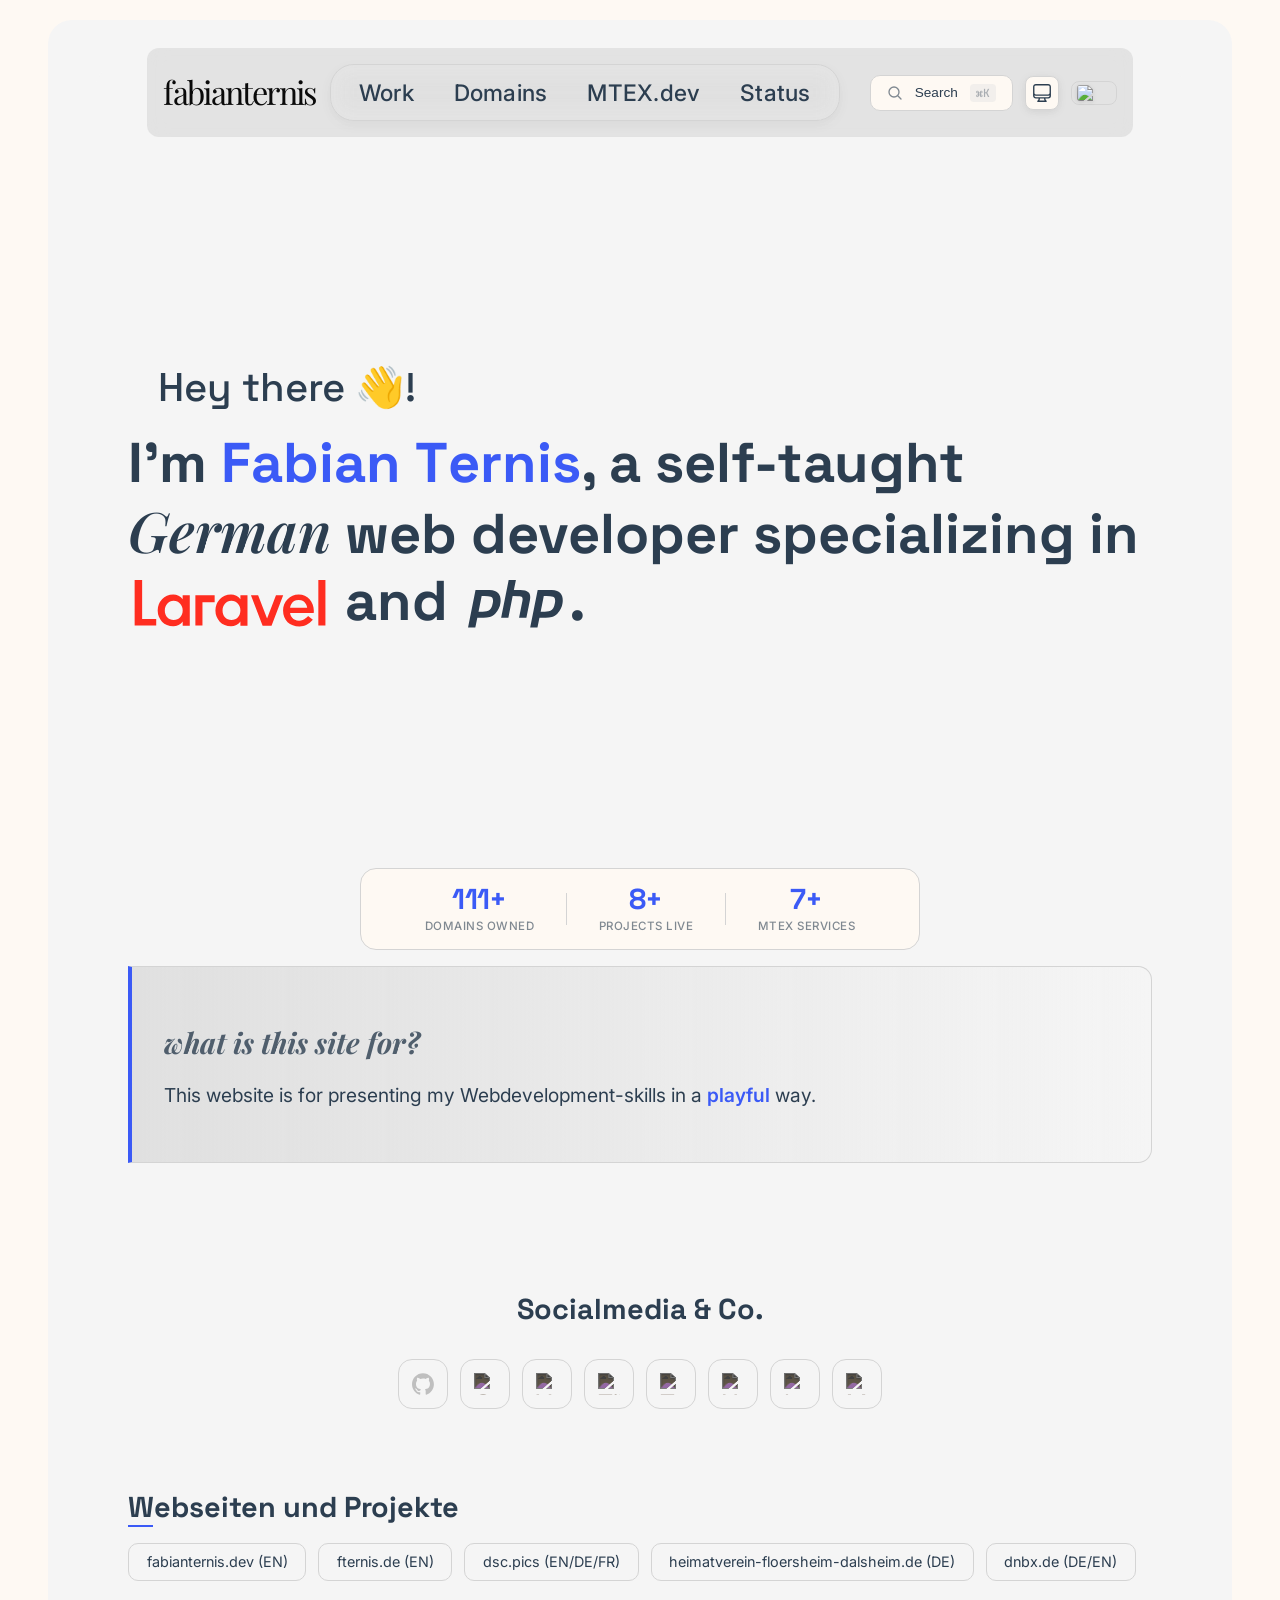
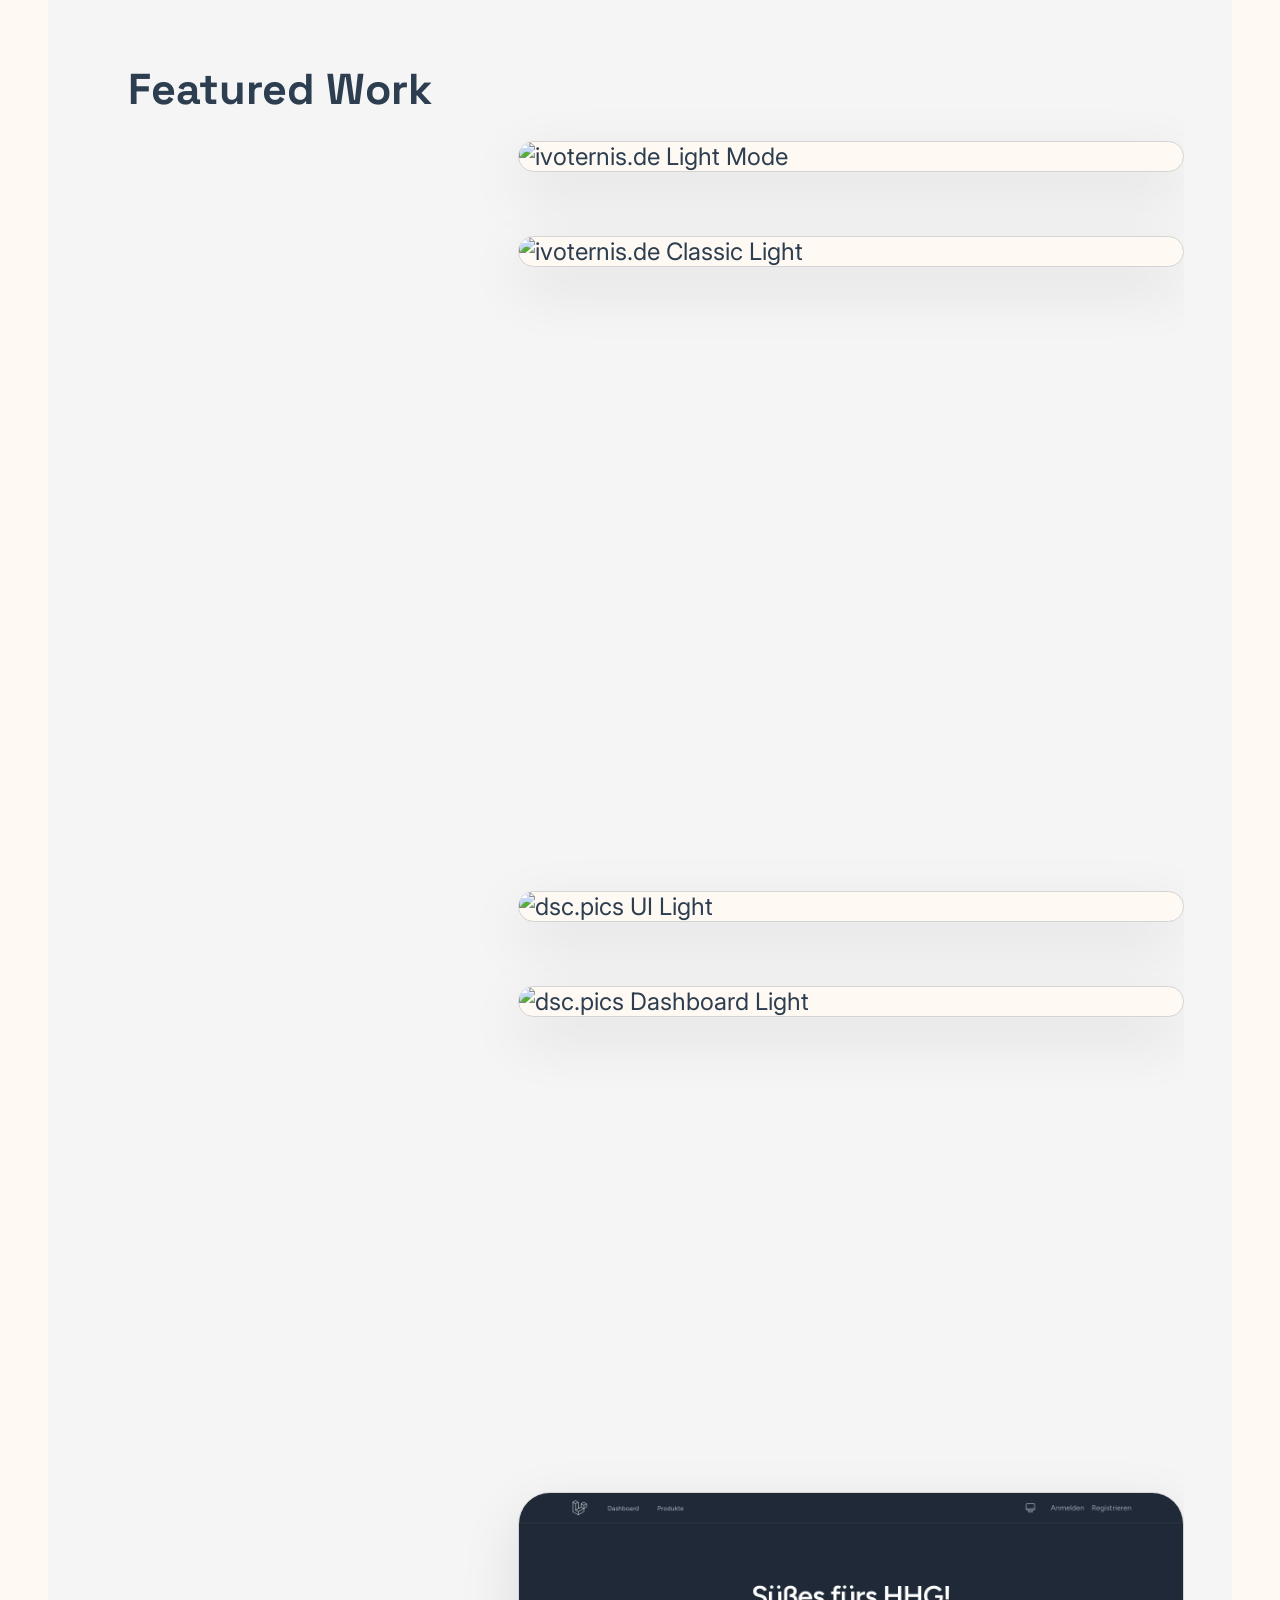
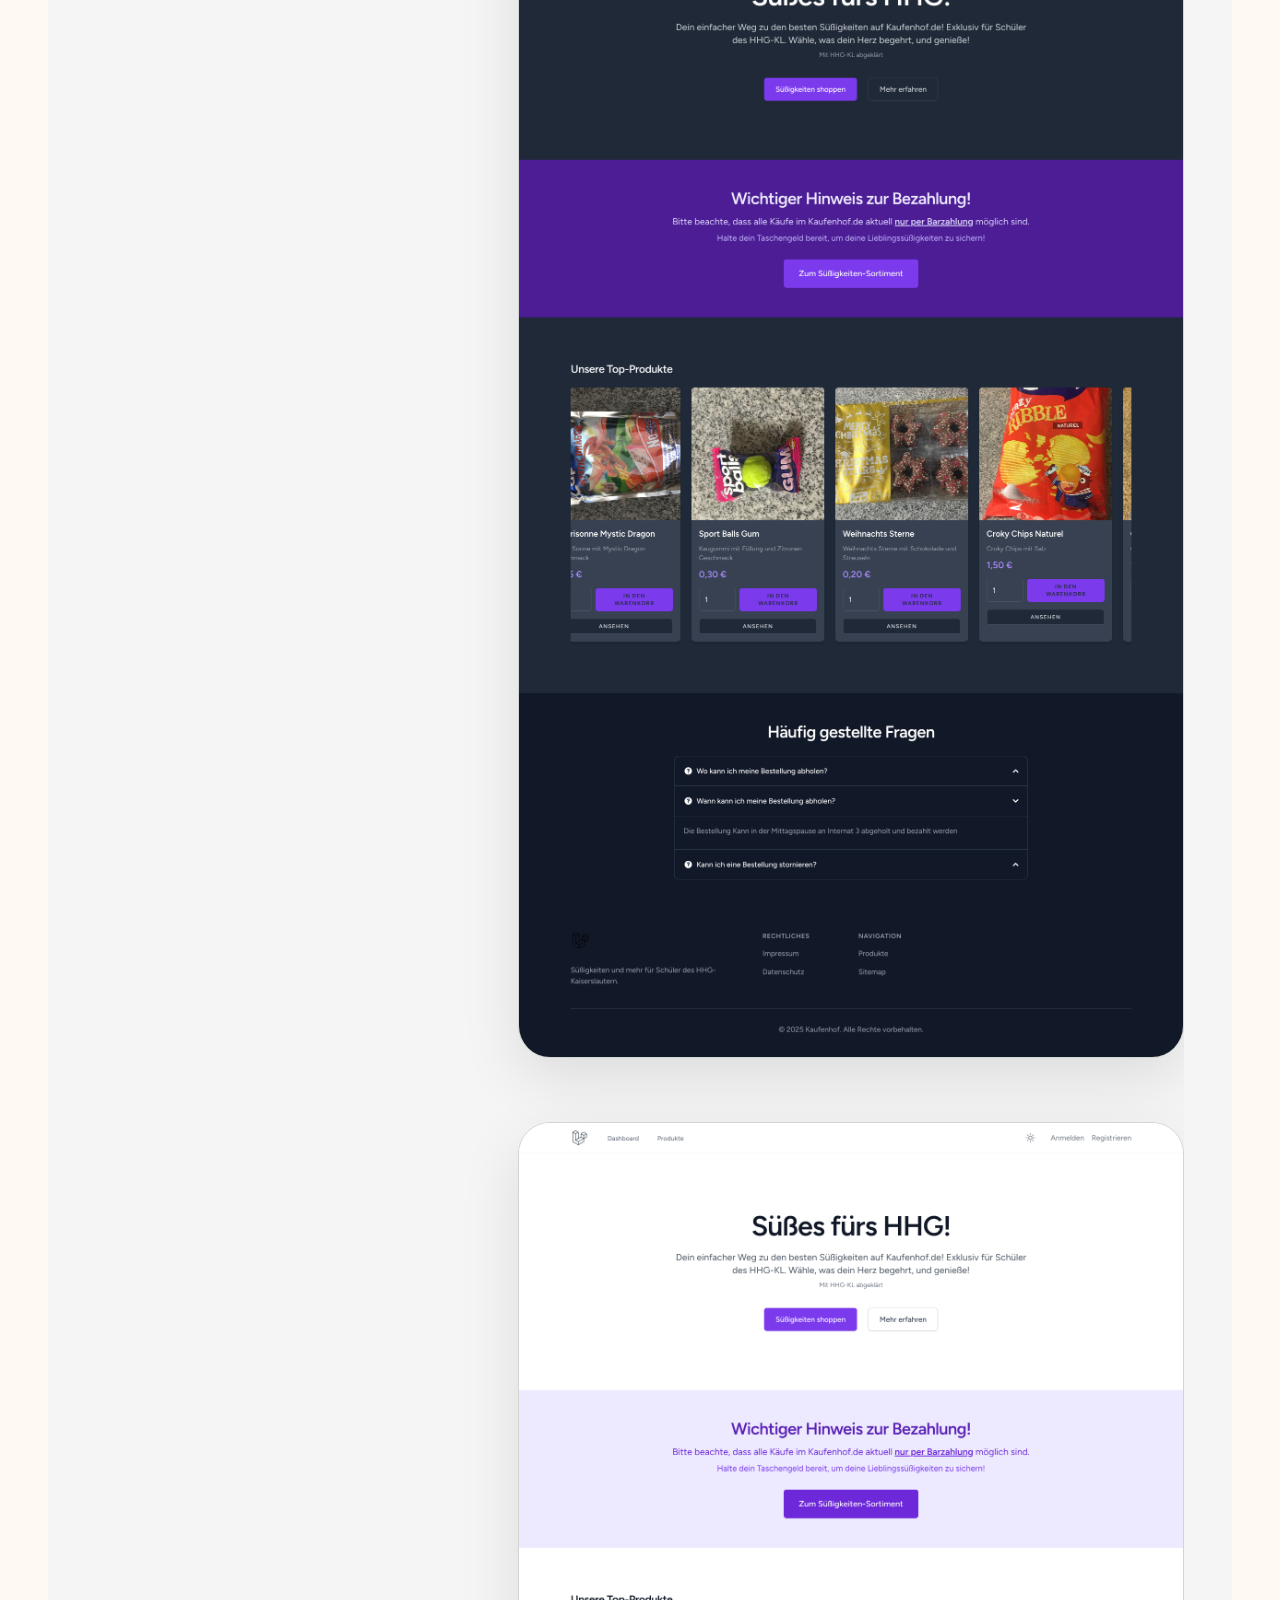
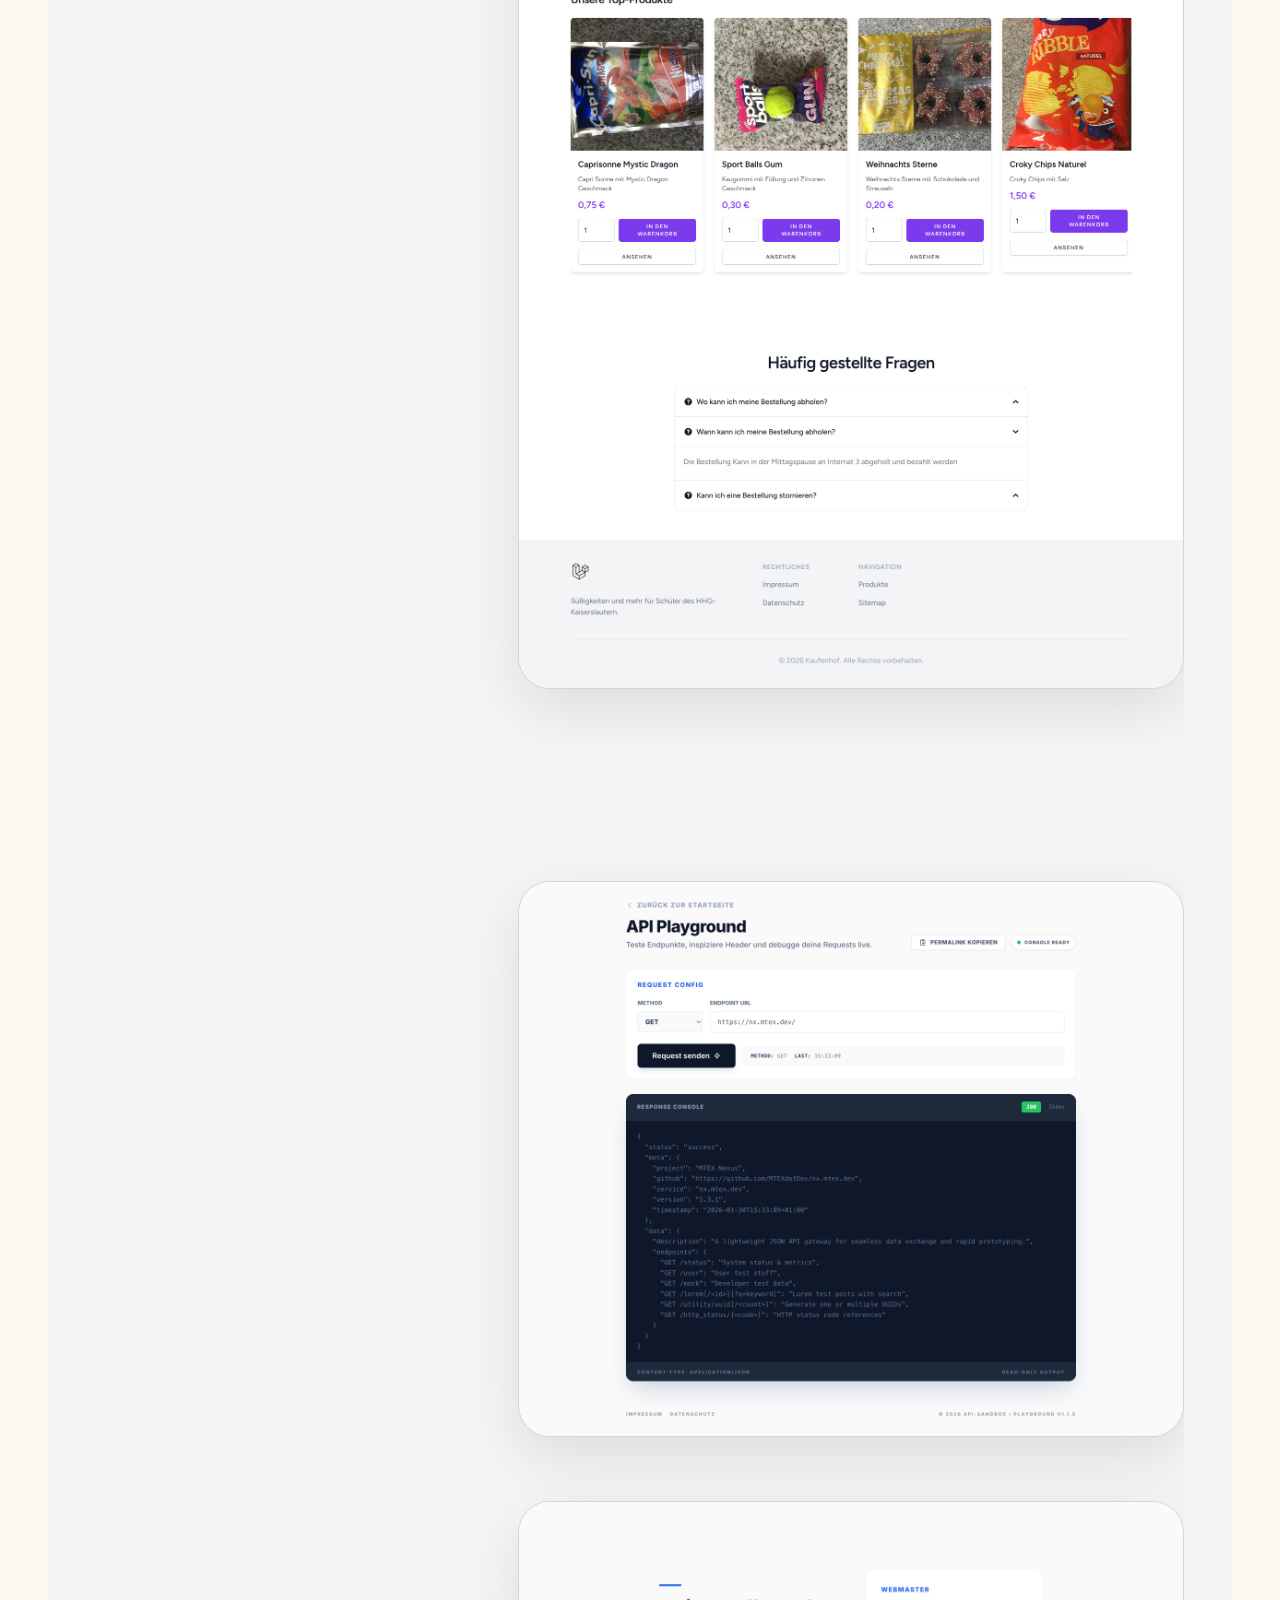
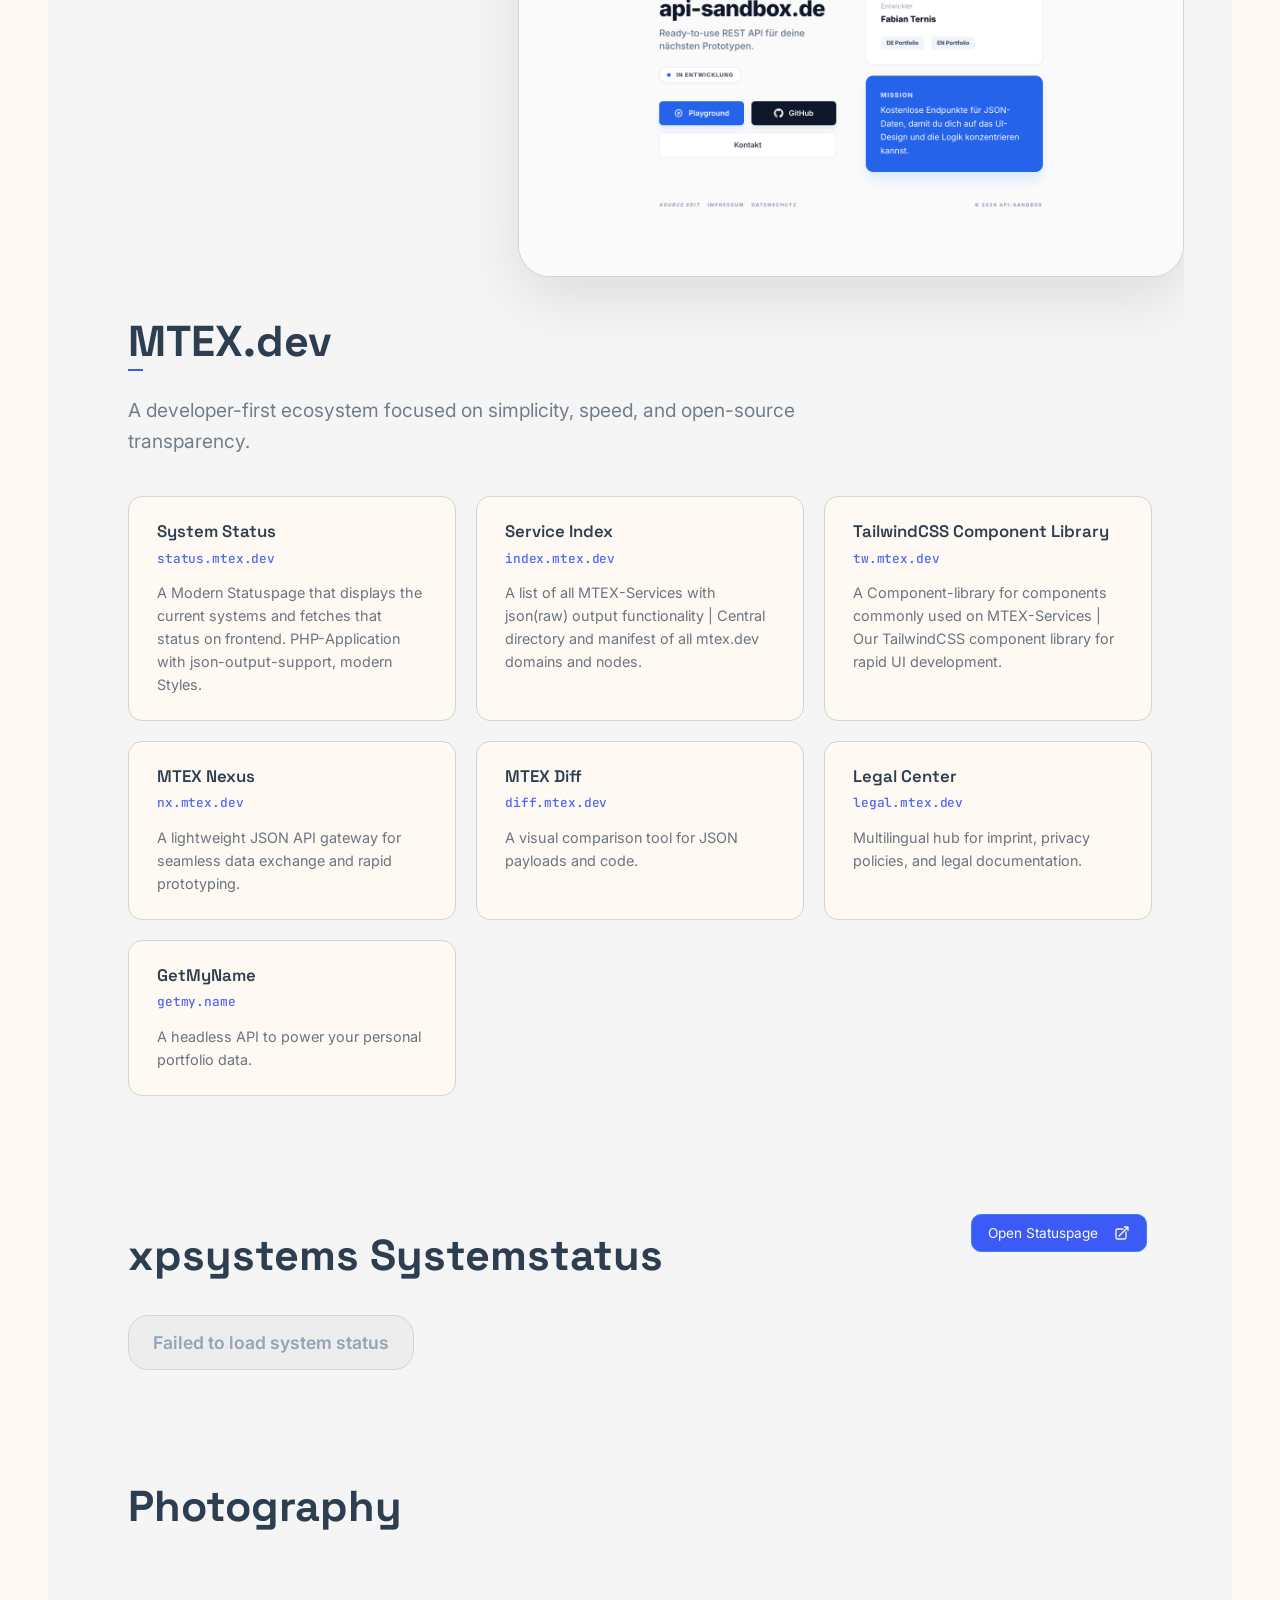
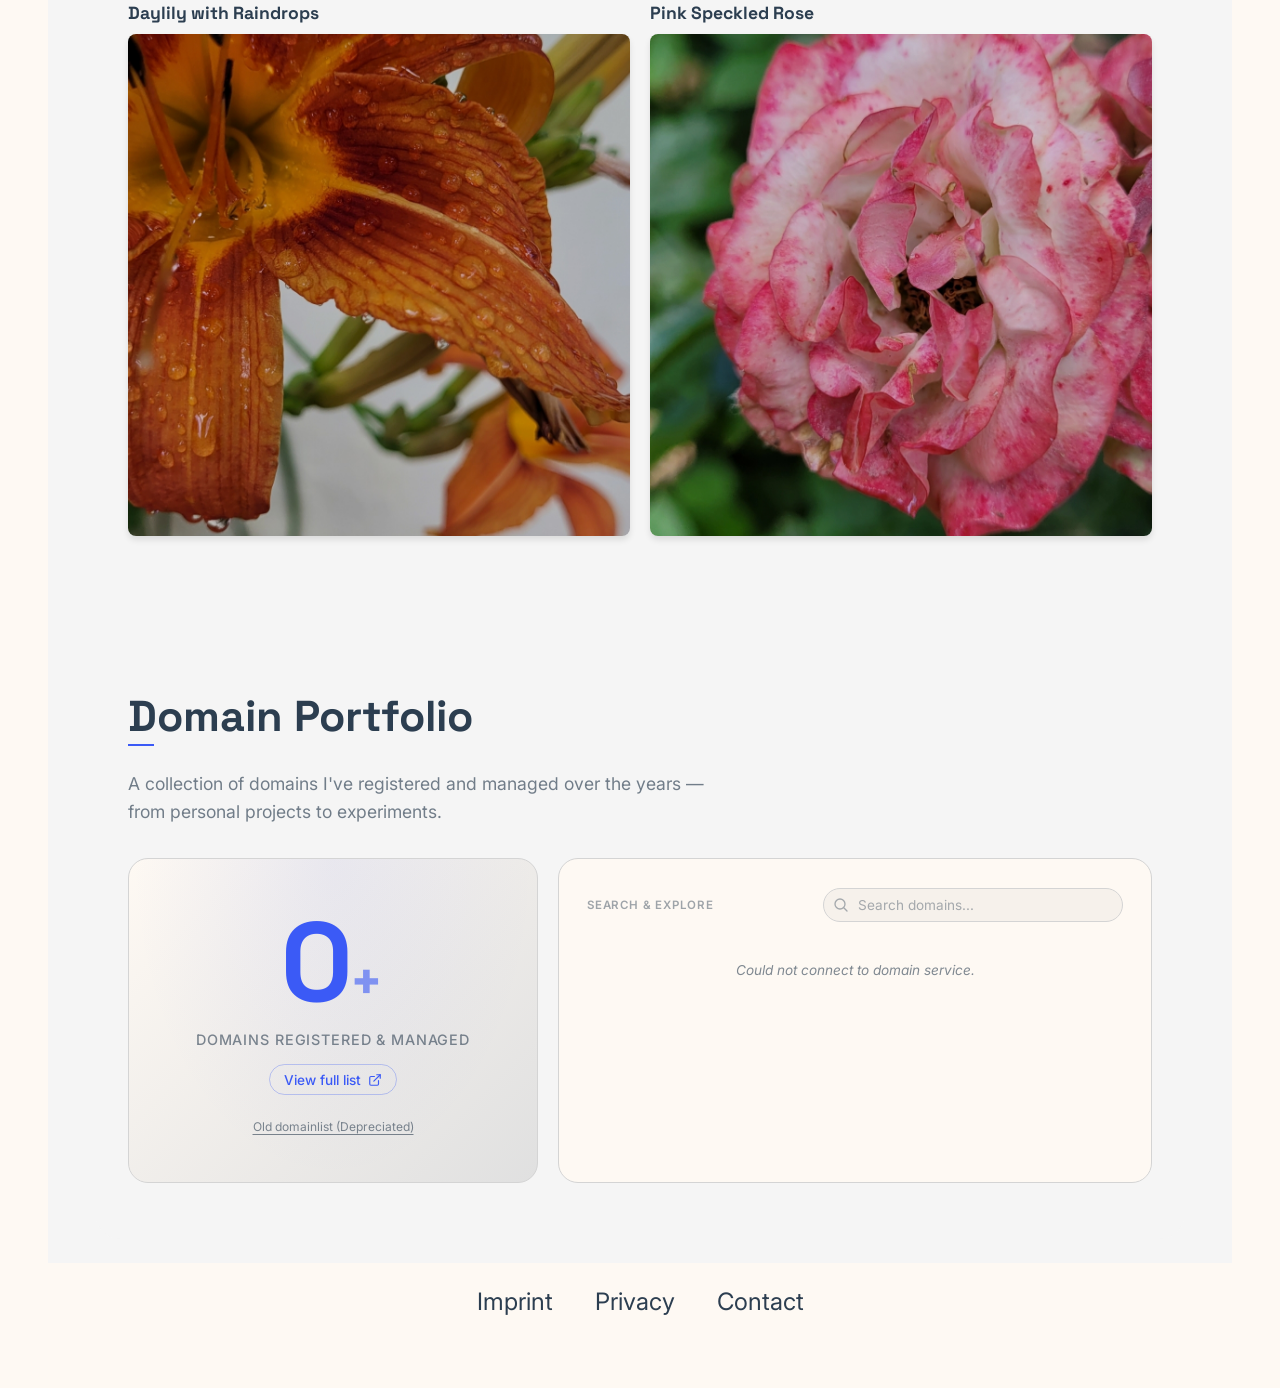
==== new_index.html @ 0c894f6f "Remove status modal/history, update search, fix sticky project info - Removed status modals, status " ====
<!DOCTYPE html>
<html lang="de">
  <head>
    <meta charset="UTF-8" />
    <meta name="viewport" content="width=device-width, initial-scale=1.0" />
    <title>Fabian Ternis</title>
    <link rel="stylesheet" href="assets/css/new_styles.css" />
    <link href="https://fonts.googleapis.com/css2?family=Open+Sans:wght@400;600&family=Montserrat:wght@500;700&display=swap" rel="stylesheet"/>

    <script>
      const theme = localStorage.getItem("theme-preference") || (window.matchMedia("(prefers-color-scheme: dark)").matches ? "dark" : "light"); document.documentElement.setAttribute("data-theme", theme);
    </script>
  </head>
  <body class="scrolled">
    <div class="top-bg"></div>
    <nav>
      <!--a class="logo prevent-select" href="/#">fabianternis</a-->
      <a class="logo prevent-select" href="#">fabianternis</a>
      <ul class="nav-links-container">
        <li class="nav-link"><a href="#my-work">Work</a></li>
        <li class="nav-link"><a href="#domains">Domains</a></li>
        <li class="nav-link"><a href="#mtexdotdev">MTEX.dev</a></li>
        <li class="nav-link"><a href="#status">Status</a></li>
      </ul>
      <ul class="nav-links prevent-select">
        <button class="nav-search-btn search-trigger">
            <svg class="nav-search-icon" xmlns="http://www.w3.org/2000/svg" fill="none" viewBox="0 0 24 24" stroke-width="2" stroke="currentColor">
                <path stroke-linecap="round" stroke-linejoin="round" d="m21 21-5.197-5.197m0 0A7.5 7.5 0 1 0 5.196 5.196a7.5 7.5 0 0 0 10.607 10.607Z" />
            </svg>
            <span>Search</span>
            <span class="nav-search-kbd">⌘K</span>
        </button>
        <div id="themeToggle">
            <svg xmlns="http://www.w3.org/2000/svg" fill="none" viewBox="0 0 24 24" stroke-width="1.5" stroke="currentColor" class="dark-icon">
                <path stroke-linecap="round" stroke-linejoin="round" d="M21.752 15.002A9.72 9.72 0 0 1 18 15.75c-5.385 0-9.75-4.365-9.75-9.75 0-1.33.266-2.597.748-3.752A9.753 9.753 0 0 0 3 11.25C3 16.635 7.365 21 12.75 21a9.753 9.753 0 0 0 9.002-5.998Z" />
            </svg>
            <!--svg xmlns="http://www.w3.org/2000/svg" fill="none" viewBox="0 0 24 24" stroke-width="1.5" stroke="currentColor" class="light-icon">
                <path stroke-linecap="round" stroke-linejoin="round" d="M12 3v2.25m6.364.386-1.591 1.591M21 12h-2.25m-.386 6.364-1.591-1.591M12 18.75V21m-4.773-4.227-1.591 1.591M5.25 12H3m4.227-4.773L5.636 5.636M15.75 12a3.75 3.75 0 1 1-7.5 0 3.75 3.75 0 0 1 7.5 0Z" />
            </svg-->
            <svg xmlns="http://www.w3.org/2000/svg" fill="none" viewBox="0 0 24 24" stroke-width="1.5" stroke="currentColor" class="light-icon">
                <path stroke-linecap="round" stroke-linejoin="round" d="M12 18v-5.25m0 0a6.01 6.01 0 0 0 1.5-.189m-1.5.189a6.01 6.01 0 0 1-1.5-.189m3.75 7.478a12.06 12.06 0 0 1-4.5 0m3.75 2.383a14.406 14.406 0 0 1-3 0M14.25 18v-.192c0-.983.658-1.823 1.508-2.316a7.5 7.5 0 1 0-7.517 0c.85.493 1.509 1.333 1.509 2.316V18" />
            </svg>
            <svg xmlns="http://www.w3.org/2000/svg" fill="none" viewBox="0 0 24 24" stroke-width="1.5" stroke="currentColor" class="auto-icon">
                <path stroke-linecap="round" stroke-linejoin="round" d="M9 17.25v1.007a3 3 0 0 1-.879 2.122L7.5 21h9l-.621-.621A3 3 0 0 1 15 18.257V17.25m6-12V15a2.25 2.25 0 0 1-2.25 2.25H5.25A2.25 2.25 0 0 1 3 15V5.25m18 0A2.25 2.25 0 0 0 18.75 3H5.25A2.25 2.25 0 0 0 3 5.25m18 0V12a2.25 2.25 0 0 1-2.25 2.25H5.25A2.25 2.25 0 0 1 3 12V5.25" />
            </svg>
        </div>

        <button id="languageSwitch"><img src="assets/img/flags/de.png" class="flag"></button>
      </ul>
    </nav>
    <main>
      <div class="content-wrapper">
        <div class="hero-container">
          <div class="introduction" data-language="en">
            <h2>Hey there <span class="animated-hand">👋</span><span class="animated-exclamation_mark">!</span></h2>
            <h3>
              I'm
              <span class="name"
                ><span aria-label="F">F</span><span aria-label="a">a</span><span aria-label="b">b</span><span aria-label="i">i</span><span aria-label="a">a</span><span aria-label="n">n</span>
                <span aria-label="T">T</span><span aria-label="e">e</span><span aria-label="r">r</span><span aria-label="n">n</span><span aria-label="i">i</span><span aria-label="s">s</span></span
              >, a self-taught <span class="location">German</span> web developer
              <span class="specialization">specializing in <svg class="header-logo" xmlns="http://www.w3.org/2000/svg" viewBox="0 0 113.02 28.1942764712217" width="113" height="28"><path fill="#ff2d20" d="M4.44 0v23.05h8.34v3.97H0V0h4.44zm24 11.46V9.03h4.22v18h-4.2v-2.44c-.58.9-1.38 1.6-2.42 2.1-1.04.53-2.1.78-3.15.78-1.37 0-2.62-.25-3.75-.75a8.76 8.76 0 0 1-2.92-2.06 9.6 9.6 0 0 1-1.9-3 9.72 9.72 0 0 1-.67-3.64c0-1.26.23-2.47.68-3.6a9.56 9.56 0 0 1 1.9-3.04 8.77 8.77 0 0 1 2.9-2.08c1.14-.5 2.4-.75 3.75-.75 1.05 0 2.1.26 3.14.77 1.04.52 1.84 1.22 2.4 2.12zm-.38 8.77a6.3 6.3 0 0 0 .4-2.2c0-.78-.14-1.5-.4-2.2A5.58 5.58 0 0 0 26.98 14a5.23 5.23 0 0 0-1.68-1.22 5.16 5.16 0 0 0-2.18-.47c-.8 0-1.52.17-2.16.48A5.3 5.3 0 0 0 19.3 14a5.3 5.3 0 0 0-1.06 1.83 6.56 6.56 0 0 0-.37 2.2c0 .77.12 1.5.37 2.2.24.7.6 1.3 1.06 1.8a5.28 5.28 0 0 0 1.66 1.25c.64.3 1.36.46 2.16.46s1.53-.15 2.18-.46a5.22 5.22 0 0 0 1.68-1.24 5.58 5.58 0 0 0 1.08-1.8zm7.92 6.8v-18H47.4v4.14h-7.22v13.85h-4.2zm26.67-15.57V9.03h4.2v18h-4.2v-2.44c-.56.9-1.37 1.6-2.4 2.1-1.05.53-2.1.78-3.16.78-1.37 0-2.62-.25-3.75-.75a8.76 8.76 0 0 1-2.92-2.06 9.6 9.6 0 0 1-1.9-3 9.72 9.72 0 0 1-.66-3.64c0-1.26.22-2.47.67-3.6a9.56 9.56 0 0 1 1.9-3.04 8.77 8.77 0 0 1 2.9-2.08c1.14-.5 2.4-.75 3.75-.75 1.05 0 2.1.26 3.14.77 1.04.52 1.85 1.22 2.4 2.12zm-.38 8.77a6.3 6.3 0 0 0 .38-2.2c0-.78-.13-1.5-.38-2.2A5.58 5.58 0 0 0 61.2 14a5.23 5.23 0 0 0-1.7-1.22c-.65-.3-1.38-.47-2.17-.47-.8 0-1.52.17-2.17.48A5.3 5.3 0 0 0 53.5 14a5.3 5.3 0 0 0-1.06 1.83 6.56 6.56 0 0 0-.36 2.2c0 .77.12 1.5.36 2.2.25.7.6 1.3 1.06 1.8a5.28 5.28 0 0 0 1.66 1.25c.65.3 1.37.46 2.17.46.8 0 1.52-.15 2.18-.46a5.22 5.22 0 0 0 1.7-1.24 5.58 5.58 0 0 0 1.07-1.8zm21.46-11.2H88l-6.9 18h-5.3l-6.9-18h4.25l5.3 13.78 5.28-13.77zm13.44-.46c5.73 0 9.64 5.08 8.9 11.02H92.1c0 1.54 1.58 4.54 5.3 4.54 3.2 0 5.35-2.8 5.35-2.8l2.84 2.2c-2.55 2.7-4.63 3.95-7.9 3.95-5.82 0-9.76-3.7-9.76-9.47 0-5.23 4.08-9.46 9.23-9.46zm-5.05 7.9h10.1c-.04-.35-.6-4.56-5.08-4.56-4.5 0-4.98 4.22-5.02 4.56zM108.82 27V0h4.2v27.02h-4.2z"/></svg> and <svg class="header-logo" viewBox="0 0 96.17000000000002 48.124" xmlns="http://www.w3.org/2000/svg" width="96" height="48"><path fill="currentColor" d="M7.579 10.123h14.204c4.169.035 7.19 1.237 9.063 3.604s2.491 5.6 1.855 9.699c-.247 1.873-.795 3.71-1.643 5.512a16.385 16.385 0 0 1-3.392 4.876c-1.767 1.837-3.657 3.003-5.671 3.498s-4.099.742-6.254.742h-6.36l-2.014 10.07H0zm6.201 6.042l-3.18 15.9c.212.035.424.053.636.053h.742c3.392.035 6.219-.3 8.48-1.007 2.261-.742 3.781-3.321 4.558-7.738.636-3.71 0-5.848-1.908-6.413-1.873-.565-4.222-.83-7.049-.795-.424.035-.83.053-1.219.053h-1.113zM41.093 0h7.314L46.34 10.123h6.572c3.604.071 6.289.813 8.056 2.226 1.802 1.413 2.332 4.099 1.59 8.056l-3.551 17.649h-7.42L54.979 21.2c.353-1.767.247-3.021-.318-3.763s-1.784-1.113-3.657-1.113l-5.883-.053-4.346 21.783h-7.314zM70.412 10.123h14.204c4.169.035 7.19 1.237 9.063 3.604s2.491 5.6 1.855 9.699c-.247 1.873-.795 3.71-1.643 5.512a16.385 16.385 0 0 1-3.392 4.876c-1.767 1.837-3.657 3.003-5.671 3.498s-4.099.742-6.254.742h-6.36L70.2 48.124h-7.367zm6.201 6.042l-3.18 15.9c.212.035.424.053.636.053h.742c3.392.035 6.219-.3 8.48-1.007 2.261-.742 3.781-3.321 4.558-7.738.636-3.71 0-5.848-1.908-6.413-1.873-.565-4.222-.83-7.049-.795-.424.035-.83.053-1.219.053H76.56z"/></svg>.</span>
            </h3>
          </div>
          <div class="introduction" data-language="de">
            <h2>Hallo <span class="animated-hand">👋</span><span class="animated-exclamation_mark">!</span></h2>
            <h3>
              Ich bin
              <span class="name"
                ><span aria-label="F">F</span><span aria-label="a">a</span><span aria-label="b">b</span><span aria-label="i">i</span><span aria-label="a">a</span><span aria-label="n">n</span>
                <span aria-label="T">T</span><span aria-label="e">e</span><span aria-label="r">r</span><span aria-label="n">n</span><span aria-label="i">i</span><span aria-label="s">s</span></span
              >.<br />Ein selbsterlernter Webentwickler aus <span class="location">Rheinland-Pfalz</span>, der sich auf
              <span class="specialization"><svg class="header-logo" xmlns="http://www.w3.org/2000/svg" viewBox="0 0 113.02 28.1942764712217" width="113" height="28"><path fill="#ff2d20" d="M4.44 0v23.05h8.34v3.97H0V0h4.44zm24 11.46V9.03h4.22v18h-4.2v-2.44c-.58.9-1.38 1.6-2.42 2.1-1.04.53-2.1.78-3.15.78-1.37 0-2.62-.25-3.75-.75a8.76 8.76 0 0 1-2.92-2.06 9.6 9.6 0 0 1-1.9-3 9.72 9.72 0 0 1-.67-3.64c0-1.26.23-2.47.68-3.6a9.56 9.56 0 0 1 1.9-3.04 8.77 8.77 0 0 1 2.9-2.08c1.14-.5 2.4-.75 3.75-.75 1.05 0 2.1.26 3.14.77 1.04.52 1.84 1.22 2.4 2.12zm-.38 8.77a6.3 6.3 0 0 0 .4-2.2c0-.78-.14-1.5-.4-2.2A5.58 5.58 0 0 0 26.98 14a5.23 5.23 0 0 0-1.68-1.22 5.16 5.16 0 0 0-2.18-.47c-.8 0-1.52.17-2.16.48A5.3 5.3 0 0 0 19.3 14a5.3 5.3 0 0 0-1.06 1.83 6.56 6.56 0 0 0-.37 2.2c0 .77.12 1.5.37 2.2.24.7.6 1.3 1.06 1.8a5.28 5.28 0 0 0 1.66 1.25c.64.3 1.36.46 2.16.46s1.53-.15 2.18-.46a5.22 5.22 0 0 0 1.68-1.24 5.58 5.58 0 0 0 1.08-1.8zm7.92 6.8v-18H47.4v4.14h-7.22v13.85h-4.2zm26.67-15.57V9.03h4.2v18h-4.2v-2.44c-.56.9-1.37 1.6-2.4 2.1-1.05.53-2.1.78-3.16.78-1.37 0-2.62-.25-3.75-.75a8.76 8.76 0 0 1-2.92-2.06 9.6 9.6 0 0 1-1.9-3 9.72 9.72 0 0 1-.66-3.64c0-1.26.22-2.47.67-3.6a9.56 9.56 0 0 1 1.9-3.04 8.77 8.77 0 0 1 2.9-2.08c1.14-.5 2.4-.75 3.75-.75 1.05 0 2.1.26 3.14.77 1.04.52 1.85 1.22 2.4 2.12zm-.38 8.77a6.3 6.3 0 0 0 .38-2.2c0-.78-.13-1.5-.38-2.2A5.58 5.58 0 0 0 61.2 14a5.23 5.23 0 0 0-1.7-1.22c-.65-.3-1.38-.47-2.17-.47-.8 0-1.52.17-2.17.48A5.3 5.3 0 0 0 53.5 14a5.3 5.3 0 0 0-1.06 1.83 6.56 6.56 0 0 0-.36 2.2c0 .77.12 1.5.36 2.2.25.7.6 1.3 1.06 1.8a5.28 5.28 0 0 0 1.66 1.25c.65.3 1.37.46 2.17.46.8 0 1.52-.15 2.18-.46a5.22 5.22 0 0 0 1.7-1.24 5.58 5.58 0 0 0 1.07-1.8zm21.46-11.2H88l-6.9 18h-5.3l-6.9-18h4.25l5.3 13.78 5.28-13.77zm13.44-.46c5.73 0 9.64 5.08 8.9 11.02H92.1c0 1.54 1.58 4.54 5.3 4.54 3.2 0 5.35-2.8 5.35-2.8l2.84 2.2c-2.55 2.7-4.63 3.95-7.9 3.95-5.82 0-9.76-3.7-9.76-9.47 0-5.23 4.08-9.46 9.23-9.46zm-5.05 7.9h10.1c-.04-.35-.6-4.56-5.08-4.56-4.5 0-4.98 4.22-5.02 4.56zM108.82 27V0h4.2v27.02h-4.2z"/></svg> und <svg class="header-logo" viewBox="0 0 96.17000000000002 48.124" xmlns="http://www.w3.org/2000/svg" width="96" height="48"><path fill="currentColor" d="M7.579 10.123h14.204c4.169.035 7.19 1.237 9.063 3.604s2.491 5.6 1.855 9.699c-.247 1.873-.795 3.71-1.643 5.512a16.385 16.385 0 0 1-3.392 4.876c-1.767 1.837-3.657 3.003-5.671 3.498s-4.099.742-6.254.742h-6.36l-2.014 10.07H0zm6.201 6.042l-3.18 15.9c.212.035.424.053.636.053h.742c3.392.035 6.219-.3 8.48-1.007 2.261-.742 3.781-3.321 4.558-7.738.636-3.71 0-5.848-1.908-6.413-1.873-.565-4.222-.83-7.049-.795-.424.035-.83.053-1.219.053h-1.113zM41.093 0h7.314L46.34 10.123h6.572c3.604.071 6.289.813 8.056 2.226 1.802 1.413 2.332 4.099 1.59 8.056l-3.551 17.649h-7.42L54.979 21.2c.353-1.767.247-3.021-.318-3.763s-1.784-1.113-3.657-1.113l-5.883-.053-4.346 21.783h-7.314zM70.412 10.123h14.204c4.169.035 7.19 1.237 9.063 3.604s2.491 5.6 1.855 9.699c-.247 1.873-.795 3.71-1.643 5.512a16.385 16.385 0 0 1-3.392 4.876c-1.767 1.837-3.657 3.003-5.671 3.498s-4.099.742-6.254.742h-6.36L70.2 48.124h-7.367zm6.201 6.042l-3.18 15.9c.212.035.424.053.636.053h.742c3.392.035 6.219-.3 8.48-1.007 2.261-.742 3.781-3.321 4.558-7.738.636-3.71 0-5.848-1.908-6.413-1.873-.565-4.222-.83-7.049-.795-.424.035-.83.053-1.219.053H76.56z"/></svg> spezialisiert</span> hat.
            </h3>
          </div>
        </div>
        <div class="hero-stats">
          <div class="hero-stat">
            <span class="hero-stat-number" data-target="111" data-suffix="+">0+</span>
            <span class="hero-stat-label" data-language="en">Domains owned</span>
            <span class="hero-stat-label" data-language="de">Domains besessen</span>
          </div>
          <div class="hero-stat-divider"></div>
          <div class="hero-stat">
            <span class="hero-stat-number" data-target="8" data-suffix="+">0+</span>
            <span class="hero-stat-label" data-language="en">Projects live</span>
            <span class="hero-stat-label" data-language="de">Projekte live</span>
          </div>
          <div class="hero-stat-divider"></div>
          <div class="hero-stat">
            <span class="hero-stat-number" data-target="7" data-suffix="+">0+</span>
            <span class="hero-stat-label" data-language="en">MTEX services</span>
            <span class="hero-stat-label" data-language="de">MTEX Dienste</span>
          </div>
        </div>

        <div class="site-info">
          <div data-language="de">
            <h2>Wofür ist diese Seite?</h2>
            <p>Diese Seite ist für das <span class="cursor-animated text-animated">spielvolle</span> präsentieren meines Webentwicklungs-könnens.</p>
          </div>
          <div data-language="en">
            <h2>What is this site for?</h2>
            <p>This website is for presenting my Webdevelopment-skills in a <span class="cursor-animated text-animated">playful</span> way.</p>
          </div>
        </div>
        <div class="socials-container">
          <h2 class="prevent-select"><span class="marker-highlight">Socialmedia</span> & Co.</h2>
          <div class="social-links-container">
            <a href="https://github.com/fabianternis" target="_blank" class="social-icon-link"
              ><div class="tooltip">GitHub</div>
              <img src="assets/svg/socials/github.svg" alt="GitHub"
            /></a>
            <a href="https://codepen.io/Michaelninder" target="_blank" class="social-icon-link"
              ><div class="tooltip">CodePen</div>
              <img src="assets/svg/socials/codepen.svg" alt="CodePen"
            /></a>
            <a href="https://youtube.com/@michaelninder" target="_blank" class="social-icon-link"
              ><div class="tooltip">YouTube</div>
              <img src="assets/svg/socials/youtube.svg" alt="YouTube"
            /></a>
            <a href="https://tiktok.com/michaelninder" target="_blank" class="social-icon-link"
              ><div class="tooltip">TikTok</div>
              <img src="assets/svg/socials/tiktok.svg" alt="TikTok"
            /></a>
            <a href="https://twitch.tv/michaelninder" target="_blank" class="social-icon-link"
              ><div class="tooltip">Twitch</div>
              <img src="assets/svg/socials/twitch.svg" alt="Twitch"
            /></a>
            <a href="https://x.com/micha_was_taken" target="_blank" class="social-icon-link"
              ><div class="tooltip">X / Twitter</div>
              <img src="assets/svg/socials/twitter.svg" alt="X / Twitter"
            /></a>
            <a href="https://instagram.com/fabianternis" target="_blank" class="social-icon-link"
              ><div class="tooltip">Instagram</div>
              <img src="assets/svg/socials/instagram.svg" alt="Instagram"
            /></a>
            <a href="https://modrinth.com/user/michaelninder" target="_blank" class="social-icon-link"
              ><div class="tooltip">Modrinth</div>
              <img src="assets/svg/socials/modrinth.svg" alt="Modrinth"
            /></a>
          </div>
        </div>
        <div class="links-grid">
          <section class="link-category">
            <h2 class="section-title">Webseiten und Projekte</h2>
            <div class="link-group">
              <a href="https://fabianternis.dev" target="_blank">fabianternis.dev (EN)</a>
              <a href="https://fternis.de" target="_blank">fternis.de (EN)</a>
              <a href="https://dsc.pics" target="_blank">dsc.pics (EN/DE/FR)</a>
              <a href="https://heimatverein-floersheim-dalsheim.de" target="_blank">heimatverein-floersheim-dalsheim.de (DE)</a>
              <a href="https://dnbx.de" target="_blank">dnbx.de (DE/EN)</a>
            </div>
          </section>
        </div>
        <section id="my-work">
          <h1 class="section-title">
            <span data-language="en">Featured Work</span>
            <span data-language="de">Ausgewählte Arbeiten</span>
          </h1>
          
          <div class="projects-container">
            <!-- Project: ivoternis.de -->
            <article class="project-item" data-project="ivoternis">
              <div class="project-info-sticky">
                <div class="project-badge">Personal Project</div>
                <h3 class="project-title">ivoternis.de</h3>
                <div class="project-description">
                  <span data-language="de">Ein interaktives Portfolio für einen deutschen Streamer, das Live-Status-Integrationen und eine dynamische Chess.com-Statistikanzeige nutzt.</span>
                  <span data-language="en">An interactive portfolio for a German streamer, featuring live status integrations and dynamic Chess.com statistics.</span>
                </div>
                <ul class="technology-tags" aria-label="Used Technologies">
                  <li class="technology-tag">External REST-API</li>
                  <li class="technology-tag">Chess.com API</li>
                  <li class="technology-tag"><svg class="tag-logo" viewBox="0 0 96.17000000000002 48.124" xmlns="http://www.w3.org/2000/svg" width="96" height="48"><path fill="currentColor" d="M7.579 10.123h14.204c4.169.035 7.19 1.237 9.063 3.604s2.491 5.6 1.855 9.699c-.247 1.873-.795 3.71-1.643 5.512a16.385 16.385 0 0 1-3.392 4.876c-1.767 1.837-3.657 3.003-5.671 3.498s-4.099.742-6.254.742h-6.36l-2.014 10.07H0zm6.201 6.042l-3.18 15.9c.212.035.424.053.636.053h.742c3.392.035 6.219-.3 8.48-1.007 2.261-.742 3.781-3.321 4.558-7.738.636-3.71 0-5.848-1.908-6.413-1.873-.565-4.222-.83-7.049-.795-.424.035-.83.053-1.219.053h-1.113zM41.093 0h7.314L46.34 10.123h6.572c3.604.071 6.289.813 8.056 2.226 1.802 1.413 2.332 4.099 1.59 8.056l-3.551 17.649h-7.42L54.979 21.2c.353-1.767.247-3.021-.318-3.763s-1.784-1.113-3.657-1.113l-5.883-.053-4.346 21.783h-7.314zM70.412 10.123h14.204c4.169.035 7.19 1.237 9.063 3.604s2.491 5.6 1.855 9.699c-.247 1.873-.795 3.71-1.643 5.512a16.385 16.385 0 0 1-3.392 4.876c-1.767 1.837-3.657 3.003-5.671 3.498s-4.099.742-6.254.742h-6.36L70.2 48.124h-7.367zm6.201 6.042l-3.18 15.9c.212.035.424.053.636.053h.742c3.392.035 6.219-.3 8.48-1.007 2.261-.742 3.781-3.321 4.558-7.738.636-3.71 0-5.848-1.908-6.413-1.873-.565-4.222-.83-7.049-.795-.424.035-.83.053-1.219.053H76.56z"/></svg></li>
                </ul>
                <div class="project-links">
                  <a href="https://ivoternis.de" class="project-link button" target="_blank" rel="noopener noreferrer"><img src="assets/svg/open-link.svg" class="button-icon" alt="" aria-hidden="true" />Visit Site</a>
                  <a href="https://github.com/ivoternis/ivoternis.de" class="project-link button" target="_blank" rel="noopener noreferrer"><img src="assets/svg/socials/github.svg" class="button-icon" alt="" aria-hidden="true" />GitHub</a>
                </div>
                <div class="project-progress-container">
                  <div class="project-progress-bar"></div>
                </div>
              </div>
              <div class="project-image-column">
                <div class="image-wrapper">
                  <img src="assets/img/projects/ivoternis-de-v3.png" alt="ivoternis.de Light Mode" class="project-image project-image-light" loading="lazy" />
                  <img src="assets/img/projects/ivoternis-de-v3.png" alt="ivoternis.de Dark Mode" class="project-image project-image-dark" loading="lazy" />
                </div>
                <div class="image-wrapper">
                  <img src="assets/img/projects/ivoternis-de.png" alt="ivoternis.de Classic Light" class="project-image project-image-light" loading="lazy" />
                  <img src="assets/img/projects/ivoternis-de.png" alt="ivoternis.de Classic Dark" class="project-image project-image-dark" loading="lazy" />
                </div>
              </div>
            </article>

            <!-- Project: dsc.pics -->
            <article class="project-item" data-project="dscpics">
              <div class="project-info-sticky">
                <div class="project-badge">SaaS / Hosting</div>
                <h3 class="project-title">dsc.pics</h3>
                <div class="project-description">
                  <span data-language="de">Leistungsstarke Plattform für Bilder- und Videohosting mit Fokus auf Discord-Integration und integriertem Link-Shortener.</span>
                  <span data-language="en">A high-performance image and video hosting platform focused on Discord integration and built-in link shortening.</span>
                </div>
                <ul class="technology-tags" aria-label="Used Technologies">
                  <li class="technology-tag"><svg class="tag-logo" viewBox="0 0 96.17000000000002 48.124" xmlns="http://www.w3.org/2000/svg" width="96" height="48"><path fill="currentColor" d="M7.579 10.123h14.204c4.169.035 7.19 1.237 9.063 3.604s2.491 5.6 1.855 9.699c-.247 1.873-.795 3.71-1.643 5.512a16.385 16.385 0 0 1-3.392 4.876c-1.767 1.837-3.657 3.003-5.671 3.498s-4.099.742-6.254.742h-6.36l-2.014 10.07H0zm6.201 6.042l-3.18 15.9c.212.035.424.053.636.053h.742c3.392.035 6.219-.3 8.48-1.007 2.261-.742 3.781-3.321 4.558-7.738.636-3.71 0-5.848-1.908-6.413-1.873-.565-4.222-.83-7.049-.795-.424.035-.83.053-1.219.053h-1.113zM41.093 0h7.314L46.34 10.123h6.572c3.604.071 6.289.813 8.056 2.226 1.802 1.413 2.332 4.099 1.59 8.056l-3.551 17.649h-7.42L54.979 21.2c.353-1.767.247-3.021-.318-3.763s-1.784-1.113-3.657-1.113l-5.883-.053-4.346 21.783h-7.314zM70.412 10.123h14.204c4.169.035 7.19 1.237 9.063 3.604s2.491 5.6 1.855 9.699c-.247 1.873-.795 3.71-1.643 5.512a16.385 16.385 0 0 1-3.392 4.876c-1.767 1.837-3.657 3.003-5.671 3.498s-4.099.742-6.254.742h-6.36L70.2 48.124h-7.367zm6.201 6.042l-3.18 15.9c.212.035.424.053.636.053h.742c3.392.035 6.219-.3 8.48-1.007 2.261-.742 3.781-3.321 4.558-7.738.636-3.71 0-5.848-1.908-6.413-1.873-.565-4.222-.83-7.049-.795-.424.035-.83.053-1.219.053H76.56z"/></svg></li>
                  <li class="technology-tag">MySQL</li>
                  <li class="technology-tag">TailwindCSS</li>
                </ul>
                <div class="project-links">
                  <a href="https://github.com/EuropeHost/dsc.pics" class="project-link button" target="_blank" rel="noopener noreferrer"><img src="assets/svg/socials/github.svg" class="button-icon" alt="" aria-hidden="true" />Source Code</a>
                </div>
                <div class="project-progress-container">
                  <div class="project-progress-bar"></div>
                </div>
              </div>
              <div class="project-image-column">
                <div class="image-wrapper">
                  <img src="assets/img/projects/dsc-pics.png" alt="dsc.pics UI Light" class="project-image project-image-light" loading="lazy" />
                  <img src="assets/img/projects/dsc-pics.png" alt="dsc.pics UI Dark" class="project-image project-image-dark" loading="lazy" />
                </div>
                <div class="image-wrapper">
                   <img src="assets/img/projects/screencapture-dsc-pics-test-2025-11-16-09_00_42.png" alt="dsc.pics Dashboard Light" class="project-image project-image-light" loading="lazy" />
                   <img src="assets/img/projects/screencapture-dsc-pics-test-2025-11-16-09_00_42.png" alt="dsc.pics Dashboard Dark" class="project-image project-image-dark" loading="lazy" />
                </div>
              </div>
            </article>

            <!-- Project: Kaufenhof.de -->
            <article class="project-item" data-project="kaufenhof">
              <div class="project-info-sticky">
                <div class="project-badge">E-Commerce</div>
                <h3 class="project-title">Kaufenhof.de</h3>
                <div class="project-description">
                  <span data-language="de">Ein spezialisierter Onlineshop für Süßigkeiten mit einem Fokus auf regionale Barzahlung und intuitive Admin-Verwaltung.</span>
                  <span data-language="en">A specialized online candy store focusing on local cash payments and intuitive admin management.</span>
                </div>
                <ul class="technology-tags" aria-label="Used Technologies">
                  <li class="technology-tag"><svg class="tag-logo" viewBox="0 0 96.17000000000002 48.124" xmlns="http://www.w3.org/2000/svg" width="96" height="48"><path fill="currentColor" d="M7.579 10.123h14.204c4.169.035 7.19 1.237 9.063 3.604s2.491 5.6 1.855 9.699c-.247 1.873-.795 3.71-1.643 5.512a16.385 16.385 0 0 1-3.392 4.876c-1.767 1.837-3.657 3.003-5.671 3.498s-4.099.742-6.254.742h-6.36l-2.014 10.07H0zm6.201 6.042l-3.18 15.9c.212.035.424.053.636.053h.742c3.392.035 6.219-.3 8.48-1.007 2.261-.742 3.781-3.321 4.558-7.738.636-3.71 0-5.848-1.908-6.413-1.873-.565-4.222-.83-7.049-.795-.424.035-.83.053-1.219.053h-1.113zM41.093 0h7.314L46.34 10.123h6.572c3.604.071 6.289.813 8.056 2.226 1.802 1.413 2.332 4.099 1.59 8.056l-3.551 17.649h-7.42L54.979 21.2c.353-1.767.247-3.021-.318-3.763s-1.784-1.113-3.657-1.113l-5.883-.053-4.346 21.783h-7.314zM70.412 10.123h14.204c4.169.035 7.19 1.237 9.063 3.604s2.491 5.6 1.855 9.699c-.247 1.873-.795 3.71-1.643 5.512a16.385 16.385 0 0 1-3.392 4.876c-1.767 1.837-3.657 3.003-5.671 3.498s-4.099.742-6.254.742h-6.36L70.2 48.124h-7.367zm6.201 6.042l-3.18 15.9c.212.035.424.053.636.053h.742c3.392.035 6.219-.3 8.48-1.007 2.261-.742 3.781-3.321 4.558-7.738.636-3.71 0-5.848-1.908-6.413-1.873-.565-4.222-.83-7.049-.795-.424.035-.83.053-1.219.053H76.56z"/></svg></li>
                  <li class="technology-tag">Blade</li>
                  <li class="technology-tag">PostgreSQL</li>
                </ul>
                <div class="project-links">
                  <a href="https://kaufenhof.de" class="project-link button" target="_blank" rel="noopener noreferrer"><img src="assets/svg/open-link.svg" class="button-icon" alt="" aria-hidden="true" />Visit Store</a>
                </div>
                <div class="project-progress-container">
                  <div class="project-progress-bar"></div>
                </div>
              </div>
              <div class="project-image-column">
                <div class="image-wrapper">
                  <img src="assets/img/projects/kaufenhof-de-v2.png" alt="Kaufenhof Store Light" class="project-image project-image-light" loading="lazy" />
                  <img src="assets/img/projects/kaufenhof-de-v2.png" alt="Kaufenhof Store Dark" class="project-image project-image-dark" loading="lazy" />
                </div>
                <div class="image-wrapper">
                  <img src="assets/img/projects/kaufenhof-de.png" alt="Kaufenhof Classic Light" class="project-image project-image-light" loading="lazy" />
                  <img src="assets/img/projects/kaufenhof-de.png" alt="Kaufenhof Classic Dark" class="project-image project-image-dark" loading="lazy" />
                </div>
              </div>
            </article>

            <!-- Project: api-sandbox.de -->
            <article class="project-item" data-project="apisandbox">
              <div class="project-info-sticky">
                <div class="project-badge">Developer Tool</div>
                <h3 class="project-title">api-sandbox.de</h3>
                <div class="project-description">
                  <span data-language="de">Ein minimalistischer API-Playground für Entwickler, um HTTP-Requests direkt im Browser zu testen und zu debuggen.</span>
                  <span data-language="en">A minimalist API playground for developers to test and debug HTTP requests directly within the browser.</span>
                </div>
                <ul class="technology-tags" aria-label="Used Technologies">
                  <li class="technology-tag">JavaScript (ES6+)</li>
                  <li class="technology-tag">TailwindCSS</li>
                  <li class="technology-tag">REST API</li>
                </ul>
                <div class="project-links">
                  <a href="https://api-sandbox.de/playground.html" class="project-link button" target="_blank" rel="noopener noreferrer"><img src="assets/svg/open-link.svg" class="button-icon" alt="" aria-hidden="true" />Open Playground</a>
                  <a href="https://github.com/api-sandbox-DE/api-sandbox.de" class="project-link button" target="_blank" rel="noopener noreferrer"><img src="assets/svg/socials/github.svg" class="button-icon" alt="" aria-hidden="true" />GitHub</a>
                </div>
                <div class="project-progress-container">
                  <div class="project-progress-bar"></div>
                </div>
              </div>
              <div class="project-image-column">
                <div class="image-wrapper">
                  <img src="assets/img/projects/api-sandbox-de_playground.png" alt="API Sandbox Interface Light" class="project-image project-image-light" loading="lazy" />
                  <img src="assets/img/projects/api-sandbox-de_playground.png" alt="API Sandbox Interface Dark" class="project-image project-image-dark" loading="lazy" />
                </div>
                <div class="image-wrapper">
                  <img src="assets/img/projects/api-sandbox-de.png" alt="API Sandbox Branding Light" class="project-image project-image-light" loading="lazy" />
                  <img src="assets/img/projects/api-sandbox-de.png" alt="API Sandbox Branding Dark" class="project-image project-image-dark" loading="lazy" />
                </div>
              </div>
            </article>
          </div>
        </section>

        <section id="mtexdotdev">
          <h1 class="section-title">MTEX.dev <span class="hidden">— –</span></h1>
          <h2 class="mtex-subtitle">A developer-first ecosystem focused on simplicity, speed, and open-source transparency.</h2>
          <div class="mtex-grid">

            <div class="mtex-card">
              <h3 class="mtex-card-title">System Status</h3>
              <h4 class="mtex-card-domain">status.mtex.dev</h4>
              <p class="mtex-card-description">A Modern Statuspage that displays the current systems and fetches that status on frontend. PHP-Application with json-output-support, modern Styles.</p>
            </div>

            <div class="mtex-card">
              <h3 class="mtex-card-title">Service Index</h3>
              <h4 class="mtex-card-domain">index.mtex.dev</h4>
              <p class="mtex-card-description">A list of all MTEX-Services with json(raw) output functionality | Central directory and manifest of all mtex.dev domains and nodes.</p>
            </div>

            <div class="mtex-card">
              <h3 class="mtex-card-title">TailwindCSS Component Library</h3>
              <h4 class="mtex-card-domain">tw.mtex.dev</h4>
              <p class="mtex-card-description">A Component-library for components commonly used on MTEX-Services | Our TailwindCSS component library for rapid UI development.</p>
            </div>

            <div class="mtex-card">
              <h3 class="mtex-card-title">MTEX Nexus</h3>
              <h4 class="mtex-card-domain">nx.mtex.dev</h4>
              <p class="mtex-card-description">A lightweight JSON API gateway for seamless data exchange and rapid prototyping.</p>
            </div>

            <div class="mtex-card">
              <h3 class="mtex-card-title">MTEX Diff</h3>
              <h4 class="mtex-card-domain">diff.mtex.dev</h4>
              <p class="mtex-card-description">A visual comparison tool for JSON payloads and code.</p>
            </div>

            <div class="mtex-card">
              <h3 class="mtex-card-title">Legal Center</h3>
              <h4 class="mtex-card-domain">legal.mtex.dev</h4>
              <p class="mtex-card-description">Multilingual hub for imprint, privacy policies, and legal documentation.</p>
            </div>

            <div class="mtex-card">
              <h3 class="mtex-card-title">GetMyName</h3>
              <h4 class="mtex-card-domain">getmy.name</h4>
              <p class="mtex-card-description">A headless API to power your personal portfolio data.</p>
            </div>

          </div>
        </section>

        <section id="status">
          <div style="display: flex; justify-content: space-between; align-items: center; flex-wrap: wrap; gap: 1rem; margin-bottom: 2rem;">
            <h1 class="section-title" style="margin-bottom: 0;">
              <span data-language="en">xpsystems Systemstatus</span>
              <span data-language="de">xpsystems Systemstatus</span>
            </h1>
            <a href="https://status.xpsystems.eu" target="_blank" rel="noopener noreferrer" class="button" style="font-size: 0.85rem; padding: 0.5rem 1rem;">
              <span data-language="en">Open Statuspage</span>
              <span data-language="de">Statusseite öffnen</span>
              <svg style="width: 16px; height: 16px; margin-left: 0.5rem;" xmlns="http://www.w3.org/2000/svg" fill="none" viewBox="0 0 24 24" stroke-width="2" stroke="currentColor">
                <path stroke-linecap="round" stroke-linejoin="round" d="M13.5 6H5.25A2.25 2.25 0 0 0 3 8.25v10.5A2.25 2.25 0 0 0 5.25 21h10.5A2.25 2.25 0 0 0 18 18.75V10.5m-10.5 6L21 3m0 0h-5.25M21 3v5.25" />
              </svg>
            </a>
          </div>
          <div id="status-container">
            <div class="status-header-wrapper">
              <div class="status-overall status-unknown">
                <div class="status-indicator"></div>
                <div class="status-text-stack">
                  <span data-language="en">Fetching system status...</span>
                  <span data-language="de">Systemstatus wird abgerufen...</span>
                </div>
              </div>
              <div class="status-last-update"></div>
            </div>
            
            <div class="status-filters">
              <!-- Category filters will be injected here -->
            </div>

            <div class="status-services-grid">
              <!-- Services will be injected here -->
            </div>
          </div>
        </section>

        <section id="photography">
          <h1 class="section-title" data-language="en">Photography</h1>
          <h1 class="section-title" data-language="de">Fotografie</h1>
          
          <div class="photography-grid">
            <div class="photography-item">
              <h2 data-language="en">Daylily with Raindrops</h2>
              <h2 data-language="de">Taglilie mit Regentropfen</h2>
              <img 
                src="assets/img/photography/Daylily with Raindrops.jpg" 
                alt="A detailed close-up shot of an orange and yellow Daylily covered in fresh raindrops. Photographed by Fabian Ternis." 
                data-alt-de="Eine detailreiche Nahaufnahme einer orange-gelben Taglilie, die mit frischen Regentropfen übersät ist. Foto von Fabian Ternis."
                loading="lazy">
            </div>

            <div class="photography-item">
              <h2 data-language="en">Pink Speckled Rose</h2>
              <h2 data-language="de">Rosa gesprenkelte Rose</h2>
              <img 
                src="assets/img/photography/Pink Speckled Rose.jpg" 
                alt="A top-down close-up of a blooming rose with ruffled white petals and magenta speckles. Photographed by Fabian Ternis." 
                data-alt-de="Nahaufnahme einer blühenden Rose mit weiß-pink gesprenkelten Blütenblättern. Foto von Fabian Ternis."
                loading="lazy">
            </div>
          </div>
        </section>

        <section id="domains">
          <h1 class="section-title">
            <span data-language="en">Domain Portfolio</span>
            <span data-language="de">Domain Portfolio</span>
          </h1>
          <p class="domains-subtitle">
            <span data-language="en">A collection of domains I've registered and managed over the years — from personal projects to experiments.</span>
            <span data-language="de">Eine Sammlung von Domains, die ich über die Jahre registriert und verwaltet habe — von persönlichen Projekten bis hin zu Experimenten.</span>
          </p>
          <div class="domains-layout">
            <div class="domains-counter-card">
              <div class="domains-counter-inner">
                <span class="domains-counter-number" id="domainsCounter" data-target="0">0</span>
                <span class="domains-counter-plus">+</span>
              </div>
              <p class="domains-counter-label">
                <span data-language="en">domains registered &amp; managed</span>
                <span data-language="de">Domains registriert &amp; verwaltet</span>
              </p>
              <a href="https://dnbx.de#domainlist" target="_blank" rel="noopener noreferrer" class="domains-counter-link">
                <span data-language="en">View full list</span>
                <span data-language="de">Vollständige Liste</span>
                <svg xmlns="http://www.w3.org/2000/svg" width="14" height="14" viewBox="0 0 24 24" fill="none" stroke="currentColor" stroke-width="2" stroke-linecap="round" stroke-linejoin="round" aria-hidden="true"><path d="M18 13v6a2 2 0 0 1-2 2H5a2 2 0 0 1-2-2V8a2 2 0 0 1 2-2h6"/><polyline points="15 3 21 3 21 9"/><line x1="10" y1="14" x2="21" y2="3"/></svg>
              </a>
              <a href="https://domainlist.fabianternis.de/" target="_blank" rel="noopener noreferrer" class="domains-counter-link-secondary">
                Old domainlist (Depreciated)
              </a>
            </div>
            <div class="domains-examples-card">
              <div class="domains-examples-header">
                <p class="domains-examples-label">
                  <span data-language="en">Search &amp; Explore</span>
                  <span data-language="de">Suchen &amp; Entdecken</span>
                </p>
                <div class="domains-search-wrapper">
                  <svg xmlns="http://www.w3.org/2000/svg" class="domains-search-icon" fill="none" viewBox="0 0 24 24" stroke="currentColor" stroke-width="2" aria-hidden="true">
                    <path stroke-linecap="round" stroke-linejoin="round" d="M21 21l-5.197-5.197m0 0A7.5 7.5 0 105.196 5.196a7.5 7.5 0 0010.607 10.607z" />
                  </svg>
                  <input type="text" id="domainSearch" class="domains-search-input" placeholder="Search domains..." aria-label="Search domains">
                </div>
              </div>
              <div class="domains-examples-grid" id="domainsGrid">
                <!-- Populated dynamically via DNBX.de API -->
                <div class="domains-loader-wrapper"><div class="loader" aria-hidden="true"><span class="loader-spinner"></span></div></div>
              </div>
            </div>
          </div>
          <div class="domains-tld-grid" id="tldGrid">
            <!-- Populated dynamically via DNBX.de API -->
          </div>
        </section>

      </div>

    </main>

    <!-- Lightbox HTML -->
    <div id="photographyLightbox" class="lightbox-overlay" aria-hidden="true" style="display: none;">
      <div class="lightbox-content">
        <button class="lightbox-close" aria-label="Close Lightbox">
          <svg xmlns="http://www.w3.org/2000/svg" fill="none" viewBox="0 0 24 24" stroke-width="2" stroke="currentColor" width="24" height="24"><path stroke-linecap="round" stroke-linejoin="round" d="M6 18L18 6M6 6l12 12" /></svg>
        </button>
        <button class="lightbox-prev" aria-label="Previous Image">
          <svg xmlns="http://www.w3.org/2000/svg" fill="none" viewBox="0 0 24 24" stroke-width="2" stroke="currentColor" width="24" height="24"><path stroke-linecap="round" stroke-linejoin="round" d="M15.75 19.5L8.25 12l7.5-7.5" /></svg>
        </button>
        <img class="lightbox-image" src="" alt="Lightbox Image">
        <button class="lightbox-next" aria-label="Next Image">
          <svg xmlns="http://www.w3.org/2000/svg" fill="none" viewBox="0 0 24 24" stroke-width="2" stroke="currentColor" width="24" height="24"><path stroke-linecap="round" stroke-linejoin="round" d="M8.25 4.5l7.5 7.5-7.5 7.5" /></svg>
        </button>
        <div class="lightbox-caption"></div>
      </div>
    </div>

    <footer>
      <div class="footer-content">
        <ul>
          <li><a href="#" id="imprint-link"><span data-language="de">Impressum</span><span data-language="en">Imprint</span></a></li>
          <li><a href="#" id="privacy-link"><span data-language="de">Datenschutz</span><span data-language="en">Privacy</span></a></li>
          <li><a href="#"><span data-language="de">Kontakt</span><span data-language="en">Contact</span></a></li>
        </ul>
      </div>
    </footer>

    <!-- Modals -->
    <div id="imprintModal" class="modal-overlay" aria-hidden="true" style="display: none;">
      <div class="modal-content">
        <button class="modal-close" aria-label="Close Modal">
          <svg xmlns="http://www.w3.org/2000/svg" fill="none" viewBox="0 0 24 24" stroke-width="2" stroke="currentColor" width="24" height="24"><path stroke-linecap="round" stroke-linejoin="round" d="M6 18L18 6M6 6l12 12" /></svg>
        </button>
        <div class="modal-body">
          <div data-language="de">
            <h2>Impressum</h2>
            <p><strong>Angaben gemäß § 5 TMG:</strong></p>
            <p>
              Fabian Ternis<br>
              Alzeyer Str. 97<br>
              67592 Flörsheim-Dalsheim<br>
              Rheinland-Pfalz, Deutschland
            </p>
            <p><strong>Kontakt:</strong></p>
            <p>
              <canvas class="email-canvas" data-e1="f.ternis" data-e2="xpsystems.eu" width="300" height="20"></canvas><br>
              <canvas class="email-canvas" data-e1="fabian" data-e2="ternismail.de" width="300" height="20"></canvas>
            </p>
            <p><strong>Verantwortlich für den Inhalt nach § 55 Abs. 2 RStV:</strong></p>
            <p>
              Fabian Ternis<br>
              Alzeyer Str. 97<br>
              67592 Flörsheim-Dalsheim
            </p>
            <p>
              Domain bereitgestellt von dnbx.de ("Domain Box") (dnbx.de ist ein Projekt von Fabian Ternis).<br>
              Webdesign und Webentwicklung von ternis-edv.de und xpsystems.eu (durch Fabian Ternis).
            </p>
            <p>
              Die Seite wird möglicherweise auf "GitHub Pages" (von Microsoft) gehostet.
            </p>
            <p>
              Wir sammeln KEINE Cookies.
            </p>
          </div>
          <div data-language="en">
            <h2>Imprint</h2>
            <p><strong>Information pursuant to § 5 TMG:</strong></p>
            <p>
              Fabian Ternis<br>
              Alzeyer Str. 97<br>
              67592 Flörsheim-Dalsheim<br>
              Rhineland-Palatinate, Germany
            </p>
            <p><strong>Contact:</strong></p>
            <p>
              <canvas class="email-canvas" data-e1="f.ternis" data-e2="xpsystems.eu" width="300" height="20"></canvas><br>
              <canvas class="email-canvas" data-e1="fabian" data-e2="ternismail.de" width="300" height="20"></canvas>
            </p>
            <p><strong>Responsible for content according to § 55 paragraph 2 RStV:</strong></p>
            <p>
              Fabian Ternis<br>
              Alzeyer Str. 97<br>
              67592 Flörsheim-Dalsheim
            </p>
            <p>
              Domain provided by dnbx.de ("Domain Box") (dnbx.de is a Fabian Ternis Project).<br>
              Webdesign and webdevelopment by ternis-edv.de and xpsystems.eu (by Fabian Ternis).
            </p>
            <p>
              The page may be hosted on "GitHub Pages" (by Microsoft).
            </p>
            <p>
              We do NOT collect Cookies.
            </p>
          </div>
        </div>
      </div>
    </div>

    <div id="privacyModal" class="modal-overlay" aria-hidden="true" style="display: none;">
      <div class="modal-content">
        <button class="modal-close" aria-label="Close Modal">
          <svg xmlns="http://www.w3.org/2000/svg" fill="none" viewBox="0 0 24 24" stroke-width="2" stroke="currentColor" width="24" height="24"><path stroke-linecap="round" stroke-linejoin="round" d="M6 18L18 6M6 6l12 12" /></svg>
        </button>
        <div class="modal-body">
          <div data-language="de">
            <h2>Datenschutzerklärung</h2>
            <h3>1. Datenschutz auf einen Blick</h3>
            <p>
              <strong>Allgemeine Hinweise:</strong> Die folgenden Hinweise geben einen einfachen Überblick darüber, was mit Ihren personenbezogenen Daten passiert, wenn Sie diese Website besuchen.
              Personenbezogene Daten sind alle Daten, mit denen Sie persönlich identifiziert werden können.
            </p>
            <h3>2. Hosting</h3>
            <p>
              <strong>GitHub Pages:</strong> Diese Website wird möglicherweise auf GitHub Pages gehostet, einem Dienst der GitHub Inc., einem Tochterunternehmen von Microsoft.
              Der Anbieter erhebt und speichert automatisch Informationen in so genannten Server-Log-Dateien, die Ihr Browser automatisch übermittelt.
              Weitere Informationen entnehmen Sie bitte der Datenschutzerklärung von GitHub: <a href="https://docs.github.com/en/site-policy/privacy-policies/github-privacy-statement" target="_blank" rel="noopener noreferrer">GitHub Privacy Statement</a>.
            </p>
            <h3>3. Datenerfassung auf dieser Website</h3>
            <p>
              <strong>Cookies:</strong> Diese Website verwendet KEINE Cookies. Wir verzichten auf jegliches Tracking oder die Analyse Ihres Nutzerverhaltens.
              Einzig Ihre gewählten Präferenzen bezüglich des Farbschemas ("Dark-Mode") werden im lokalen Speicher ("localStorage") Ihres Browsers gespeichert.
              Hierbei handelt es sich nicht um personenbezogene Daten.
            </p>
            <p>
              <strong>Kontaktanfragen:</strong> Wenn Sie uns per E-Mail kontaktieren, wird Ihre Anfrage inklusive aller daraus hervorgehenden personenbezogenen Daten (Name, Anfrage)
              zwecks Bearbeitung Ihres Anliegens bei uns gespeichert und verarbeitet. Diese Daten geben wir nicht ohne Ihre Einwilligung weiter.
            </p>
          </div>
          <div data-language="en">
            <h2>Privacy Policy</h2>
            <h3>1. Privacy at a Glance</h3>
            <p>
              <strong>General Information:</strong> The following notes give a simple overview of what happens to your personal data when you visit this website.
              Personal data is all data with which you could be personally identified.
            </p>
            <h3>2. Hosting</h3>
            <p>
              <strong>GitHub Pages:</strong> This website may be hosted on GitHub Pages, a service of GitHub Inc., a subsidiary of Microsoft.
              The provider automatically collects and stores information in so-called server log files, which your browser automatically transmits.
              For more information, please refer to the GitHub Privacy Statement: <a href="https://docs.github.com/en/site-policy/privacy-policies/github-privacy-statement" target="_blank" rel="noopener noreferrer">GitHub Privacy Statement</a>.
            </p>
            <h3>3. Data Collection on this Website</h3>
            <p>
              <strong>Cookies:</strong> This website does NOT use cookies. We do not track or analyze your user behavior in any way.
              Only your chosen preferences regarding the color scheme ("dark mode") are stored in the local storage ("localStorage") of your browser.
              This does not involve personal data.
            </p>
            <p>
              <strong>Contact Inquiries:</strong> If you contact us by email, your inquiry, including all resulting personal data (name, inquiry),
              will be stored and processed by us for the purpose of processing your request. We do not pass these data on without your consent.
            </p>
          </div>
        </div>
      </div>
    </div>

    <!-- Search Modal -->
    <div id="searchModal" class="search-overlay">
      <div class="search-content">
        <div class="search-header">
          <svg class="search-icon-main" xmlns="http://www.w3.org/2000/svg" fill="none" viewBox="0 0 24 24" stroke-width="2" stroke="currentColor">
            <path stroke-linecap="round" stroke-linejoin="round" d="m21 21-5.197-5.197m0 0A7.5 7.5 0 1 0 5.196 5.196a7.5 7.5 0 0 0 10.607 10.607Z" />
          </svg>
          <input type="text" id="searchInput" placeholder="Search projects, services, sections..." autocomplete="off">
          <div class="search-kbd-hint">ESC</div>
        </div>
        <div id="searchResults">
          <!-- Results will be injected here -->
        </div>
      </div>
    </div>

    <script type="module" src="assets/js/new_scripts.js"></script>
  </body>
</html>
---- assets/css/new_styles.css ----
/* Entry point — imports all parts in order */
@import url('parts/_base.css');
@import url('parts/_nav.css');
@import url('parts/_components.css');
@import url('parts/_sections.css');
@import url('parts/_status.css');
@import url('parts/_search.css');
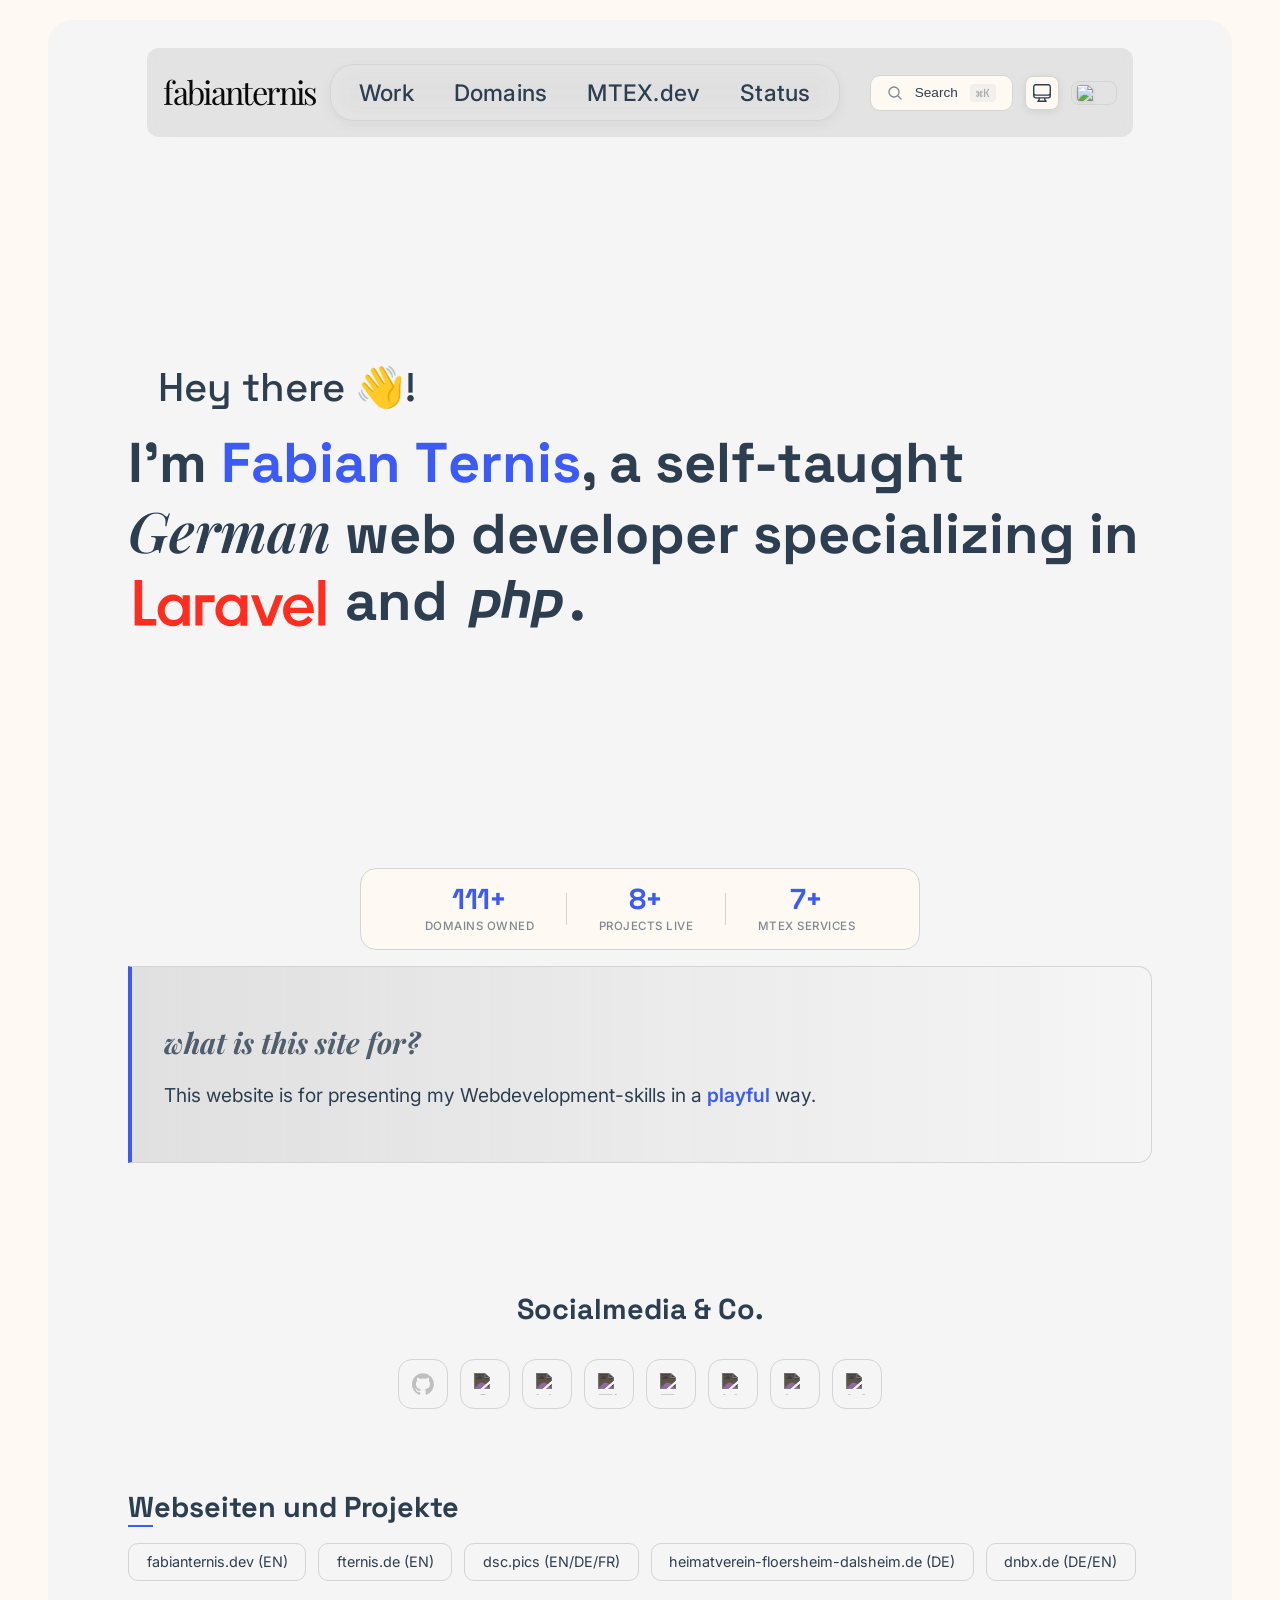
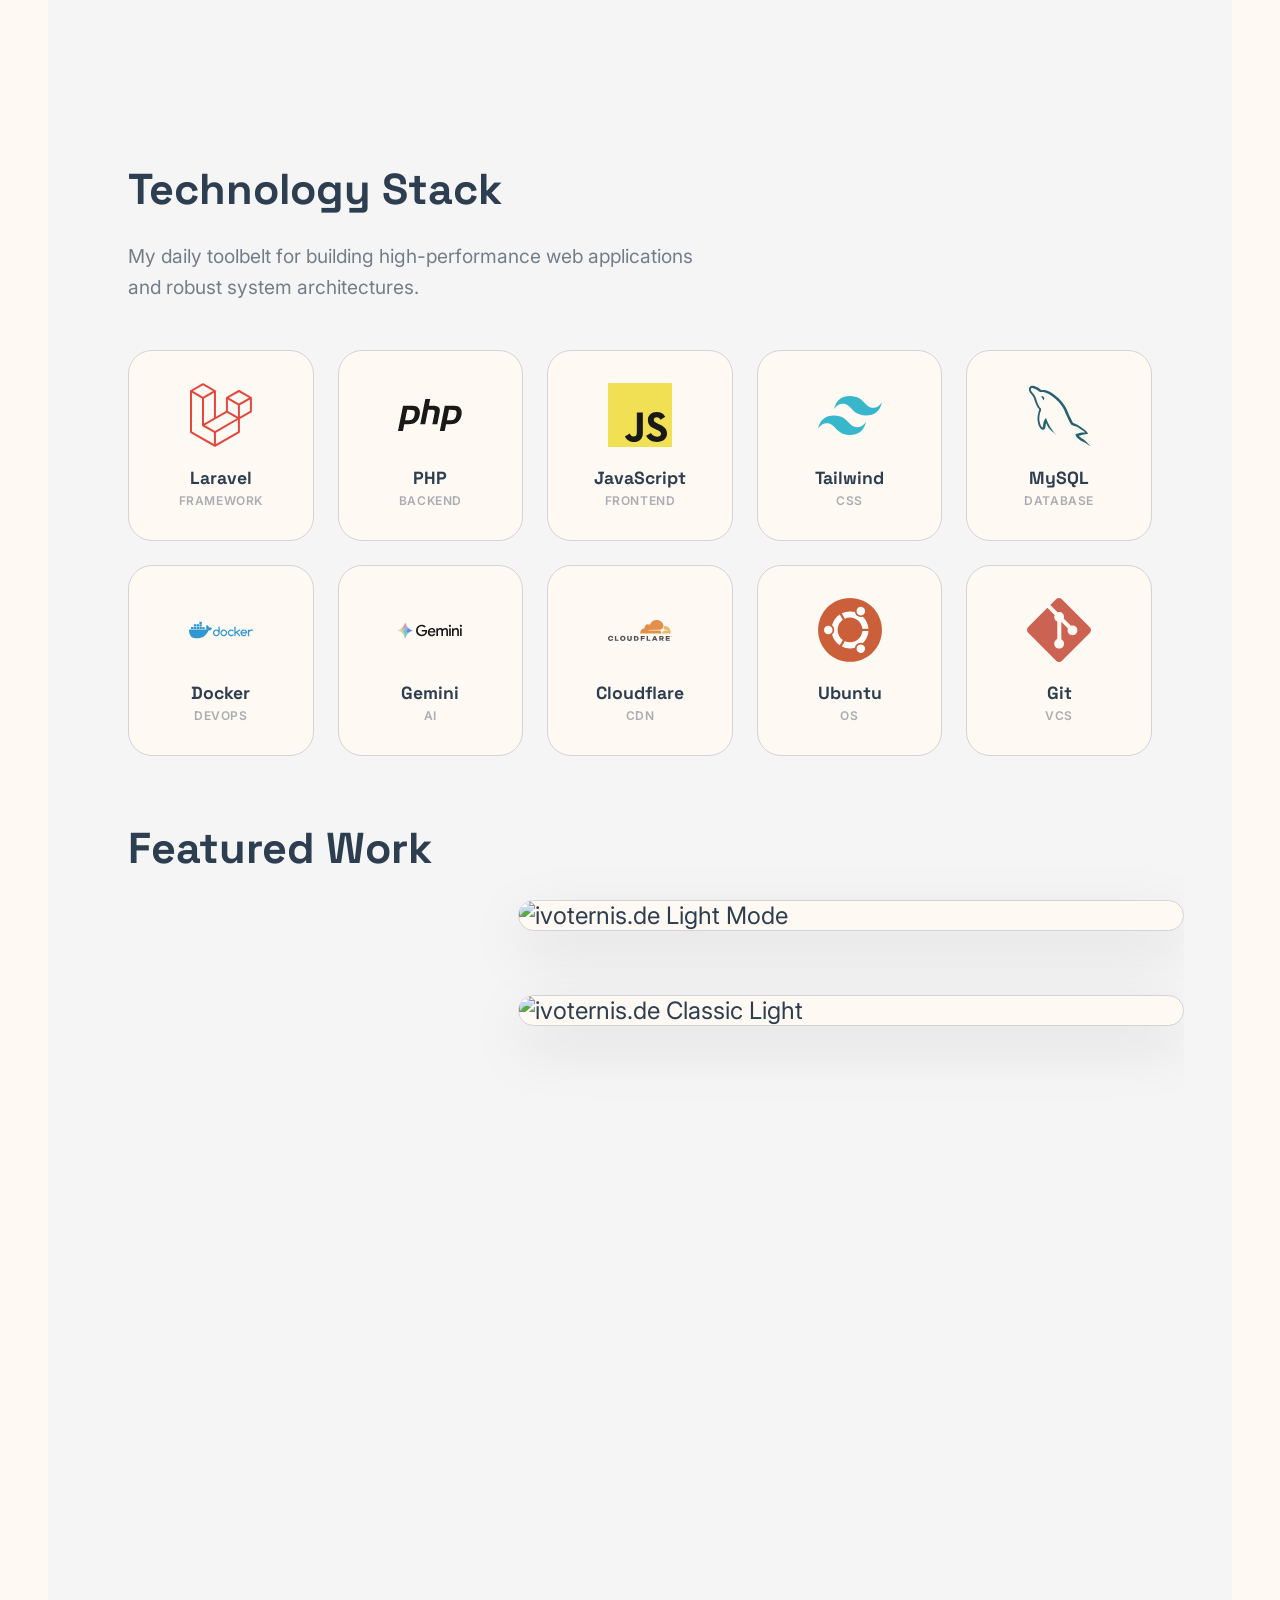
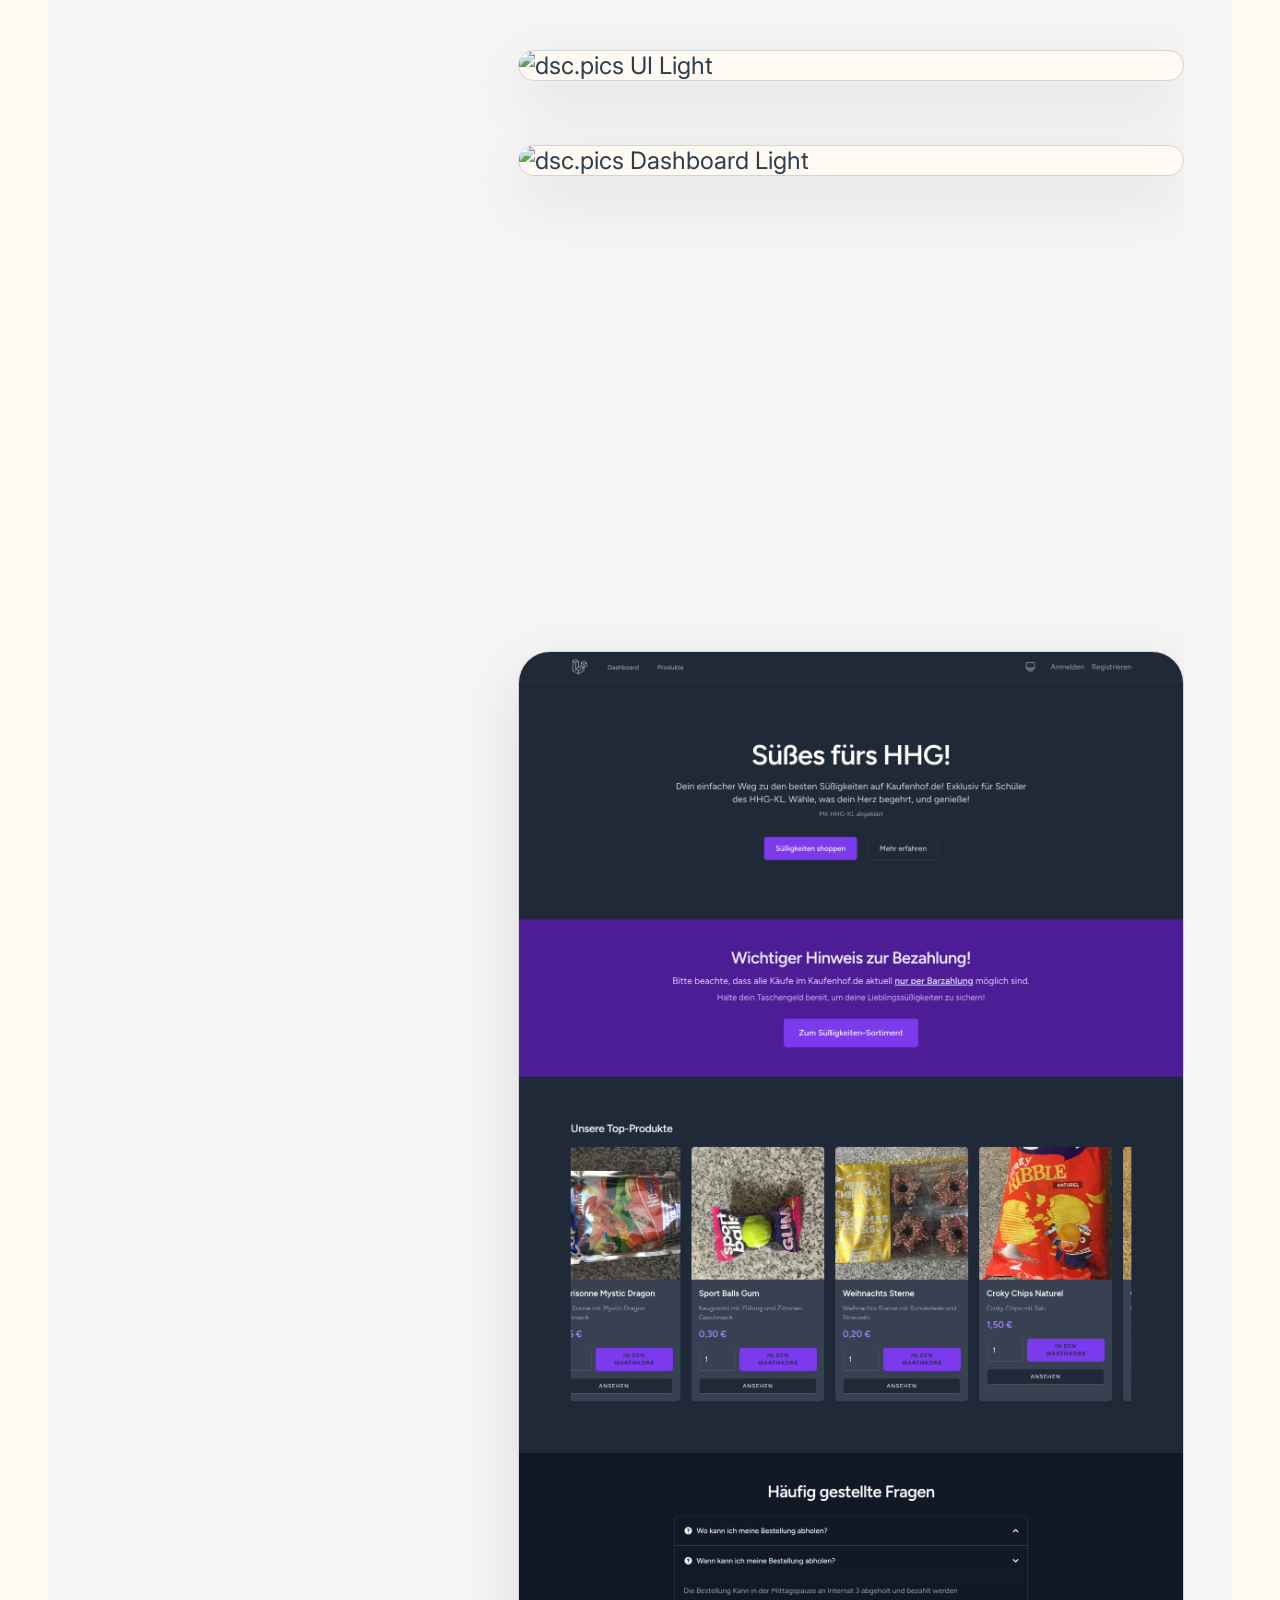
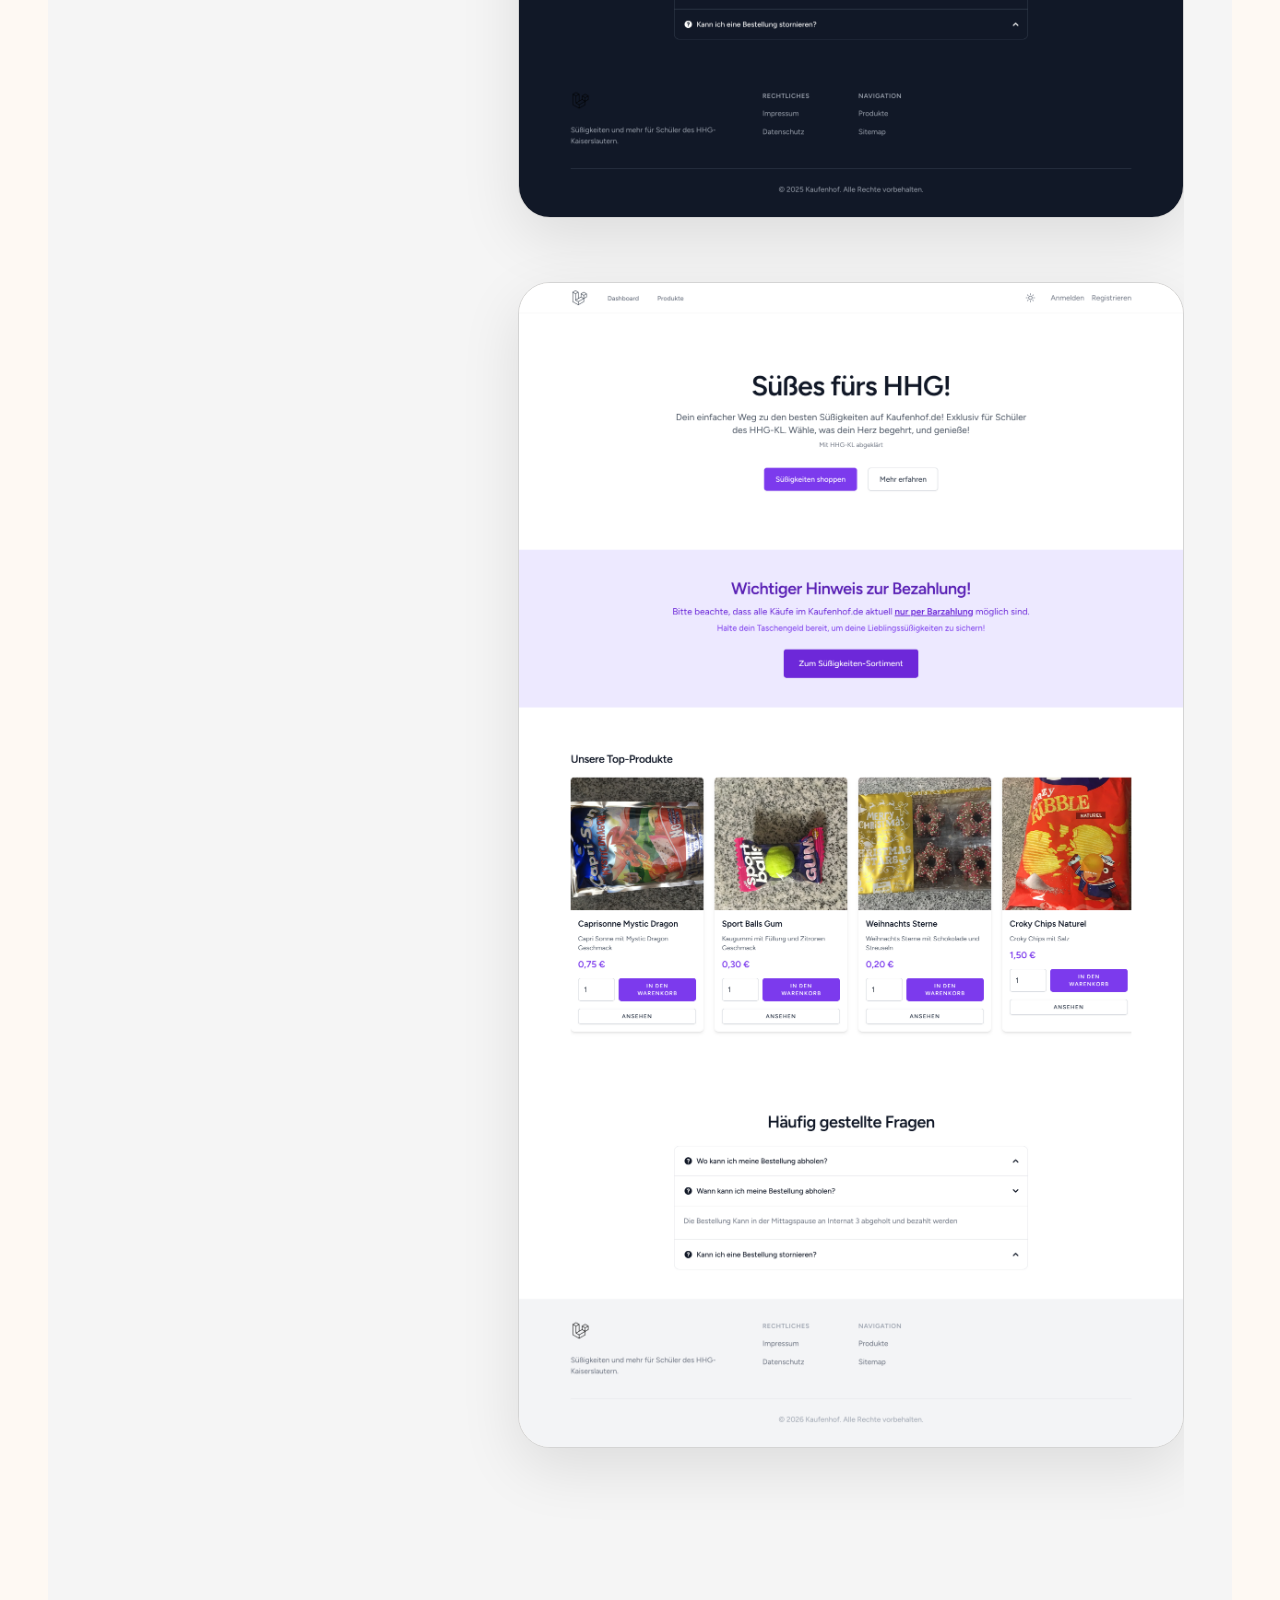
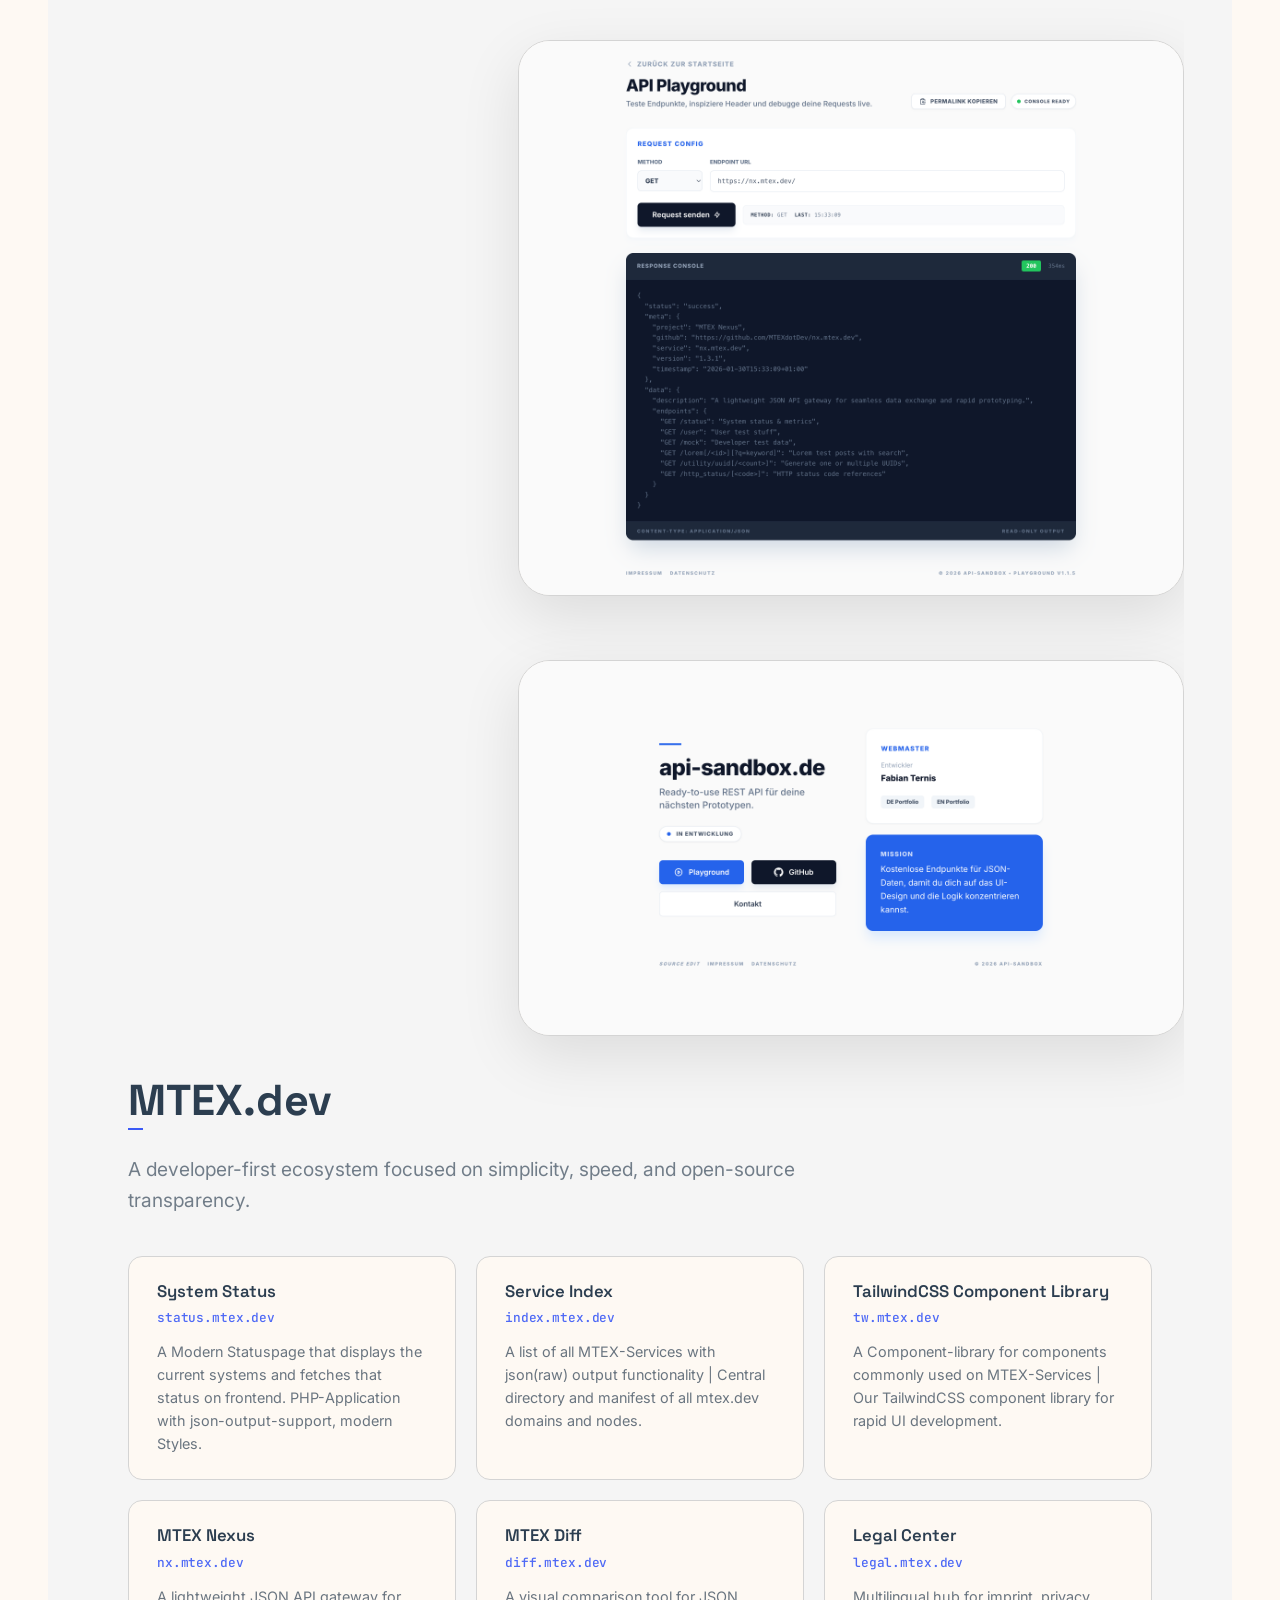
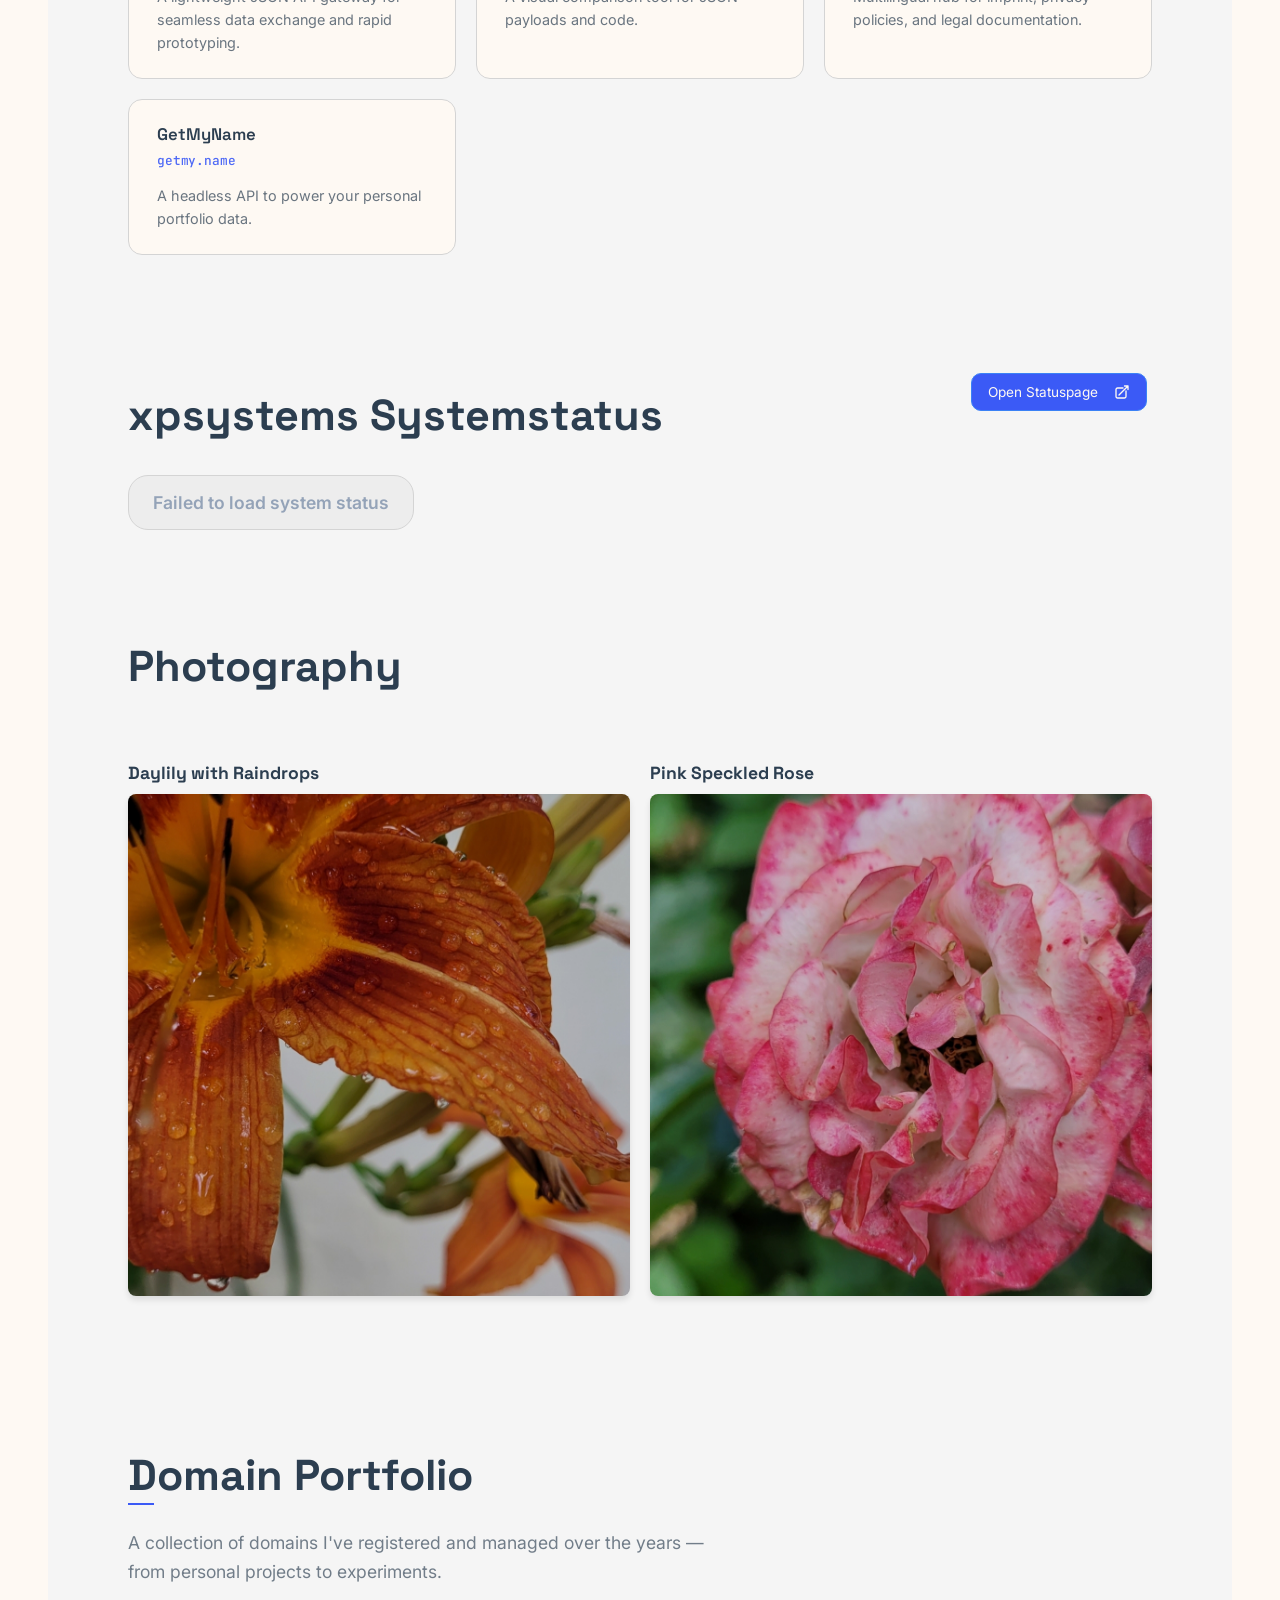
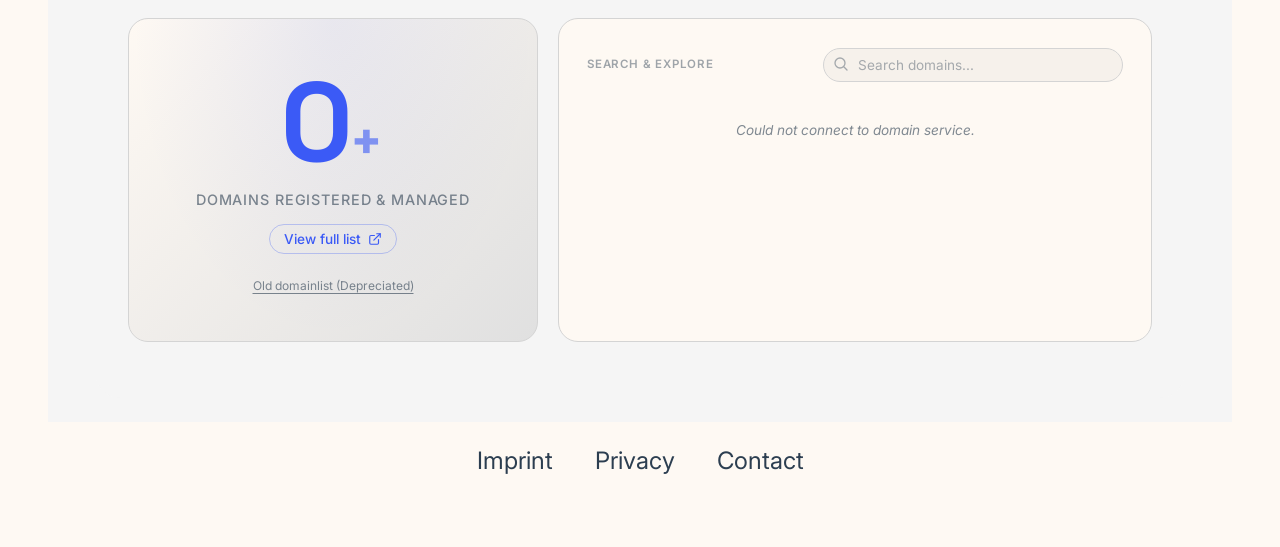
==== commit bd6a9dde: "feat: add well-designed technologies section with high-quality icons" ====
--- a/new_index.html
+++ b/new_index.html
@@ -153,6 +153,129 @@
             </div>
           </section>
         </div>
+        <section id="technologies">
+          <h1 class="section-title">
+            <span data-language="en">Technology Stack</span>
+            <span data-language="de">Technologien</span>
+          </h1>
+          <p class="tech-intro">
+            <span data-language="en">My daily toolbelt for building high-performance web applications and robust system architectures.</span>
+            <span data-language="de">Mein tägliches Werkzeug für die Entwicklung von Hochleistungs-Webanwendungen und robusten Systemarchitekturen.</span>
+          </p>
+
+          <div class="tech-grid">
+            <!-- Laravel -->
+            <div class="tech-card">
+              <div class="tech-icon-wrapper">
+                <img src="assets/img/technologies/laravel-2.svg" alt="Laravel" class="tech-icon" loading="lazy">
+              </div>
+              <div class="tech-info">
+                <h4 class="tech-name">Laravel</h4>
+                <div class="tech-category">Framework</div>
+              </div>
+            </div>
+
+            <!-- PHP -->
+            <div class="tech-card">
+              <div class="tech-icon-wrapper">
+                <img src="assets/img/technologies/php-4.svg" alt="PHP" class="tech-icon" loading="lazy">
+              </div>
+              <div class="tech-info">
+                <h4 class="tech-name">PHP</h4>
+                <div class="tech-category">Backend</div>
+              </div>
+            </div>
+
+            <!-- JavaScript -->
+            <div class="tech-card">
+              <div class="tech-icon-wrapper">
+                <img src="assets/img/technologies/javascript-1.svg" alt="JavaScript" class="tech-icon" loading="lazy">
+              </div>
+              <div class="tech-info">
+                <h4 class="tech-name">JavaScript</h4>
+                <div class="tech-category">Frontend</div>
+              </div>
+            </div>
+
+            <!-- Tailwind -->
+            <div class="tech-card">
+              <div class="tech-icon-wrapper">
+                <img src="assets/img/technologies/tailwind-css-2.svg" alt="Tailwind CSS" class="tech-icon" loading="lazy">
+              </div>
+              <div class="tech-info">
+                <h4 class="tech-name">Tailwind</h4>
+                <div class="tech-category">CSS</div>
+              </div>
+            </div>
+
+            <!-- MySQL -->
+            <div class="tech-card">
+              <div class="tech-icon-wrapper">
+                <img src="assets/img/technologies/mysql-logo-pure.svg" alt="MySQL" class="tech-icon" loading="lazy">
+              </div>
+              <div class="tech-info">
+                <h4 class="tech-name">MySQL</h4>
+                <div class="tech-category">Database</div>
+              </div>
+            </div>
+
+            <!-- Docker -->
+            <div class="tech-card">
+              <div class="tech-icon-wrapper">
+                <img src="assets/img/technologies/docker-3.svg" alt="Docker" class="tech-icon" loading="lazy">
+              </div>
+              <div class="tech-info">
+                <h4 class="tech-name">Docker</h4>
+                <div class="tech-category">DevOps</div>
+              </div>
+            </div>
+
+            <!-- Gemini AI -->
+            <div class="tech-card">
+              <div class="tech-icon-wrapper">
+                <img src="assets/img/technologies/gemini-7.svg" alt="Gemini AI" class="tech-icon" loading="lazy">
+              </div>
+              <div class="tech-info">
+                <h4 class="tech-name">Gemini</h4>
+                <div class="tech-category">AI</div>
+              </div>
+            </div>
+
+            <!-- Cloudflare -->
+            <div class="tech-card">
+              <div class="tech-icon-wrapper">
+                <img src="assets/img/technologies/cloudflare-1.svg" alt="Cloudflare" class="tech-icon" loading="lazy">
+              </div>
+              <div class="tech-info">
+                <h4 class="tech-name">Cloudflare</h4>
+                <div class="tech-category">CDN</div>
+              </div>
+            </div>
+            
+            <!-- Ubuntu -->
+            <div class="tech-card">
+              <div class="tech-icon-wrapper">
+                <img src="assets/img/technologies/ubuntu-4.svg" alt="Ubuntu" class="tech-icon" loading="lazy">
+              </div>
+              <div class="tech-info">
+                <h4 class="tech-name">Ubuntu</h4>
+                <div class="tech-category">OS</div>
+              </div>
+            </div>
+
+             <!-- Git -->
+             <div class="tech-card">
+              <div class="tech-icon-wrapper">
+                <img src="assets/img/technologies/git-icon.svg" alt="Git" class="tech-icon" loading="lazy">
+              </div>
+              <div class="tech-info">
+                <h4 class="tech-name">Git</h4>
+                <div class="tech-category">VCS</div>
+              </div>
+            </div>
+          </div>
+        </section>
+
         <section id="my-work">
           <h1 class="section-title">
             <span data-language="en">Featured Work</span>
--- a/assets/css/new_styles.css
+++ b/assets/css/new_styles.css
@@ -5,3 +5,4 @@
 @import url('parts/_sections.css');
 @import url('parts/_status.css');
 @import url('parts/_search.css');
+@import url('parts/_technologies.css');
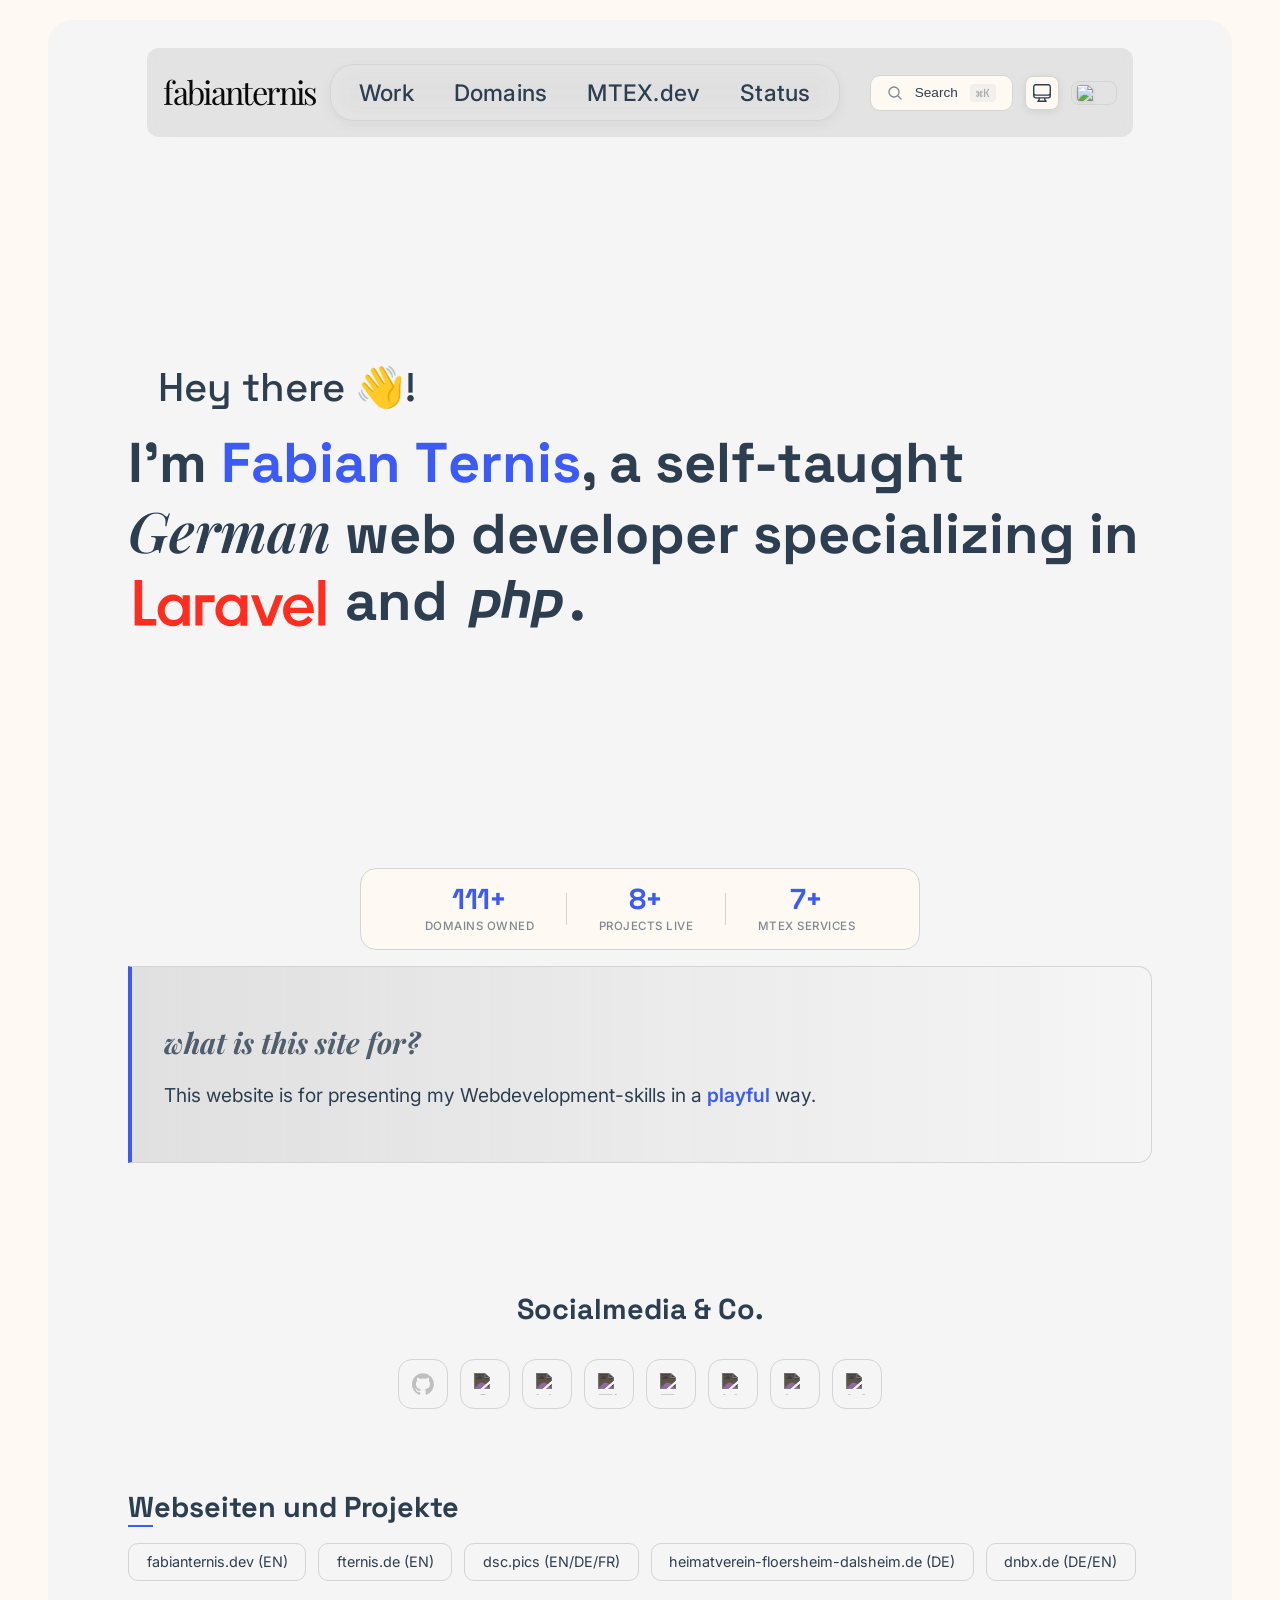
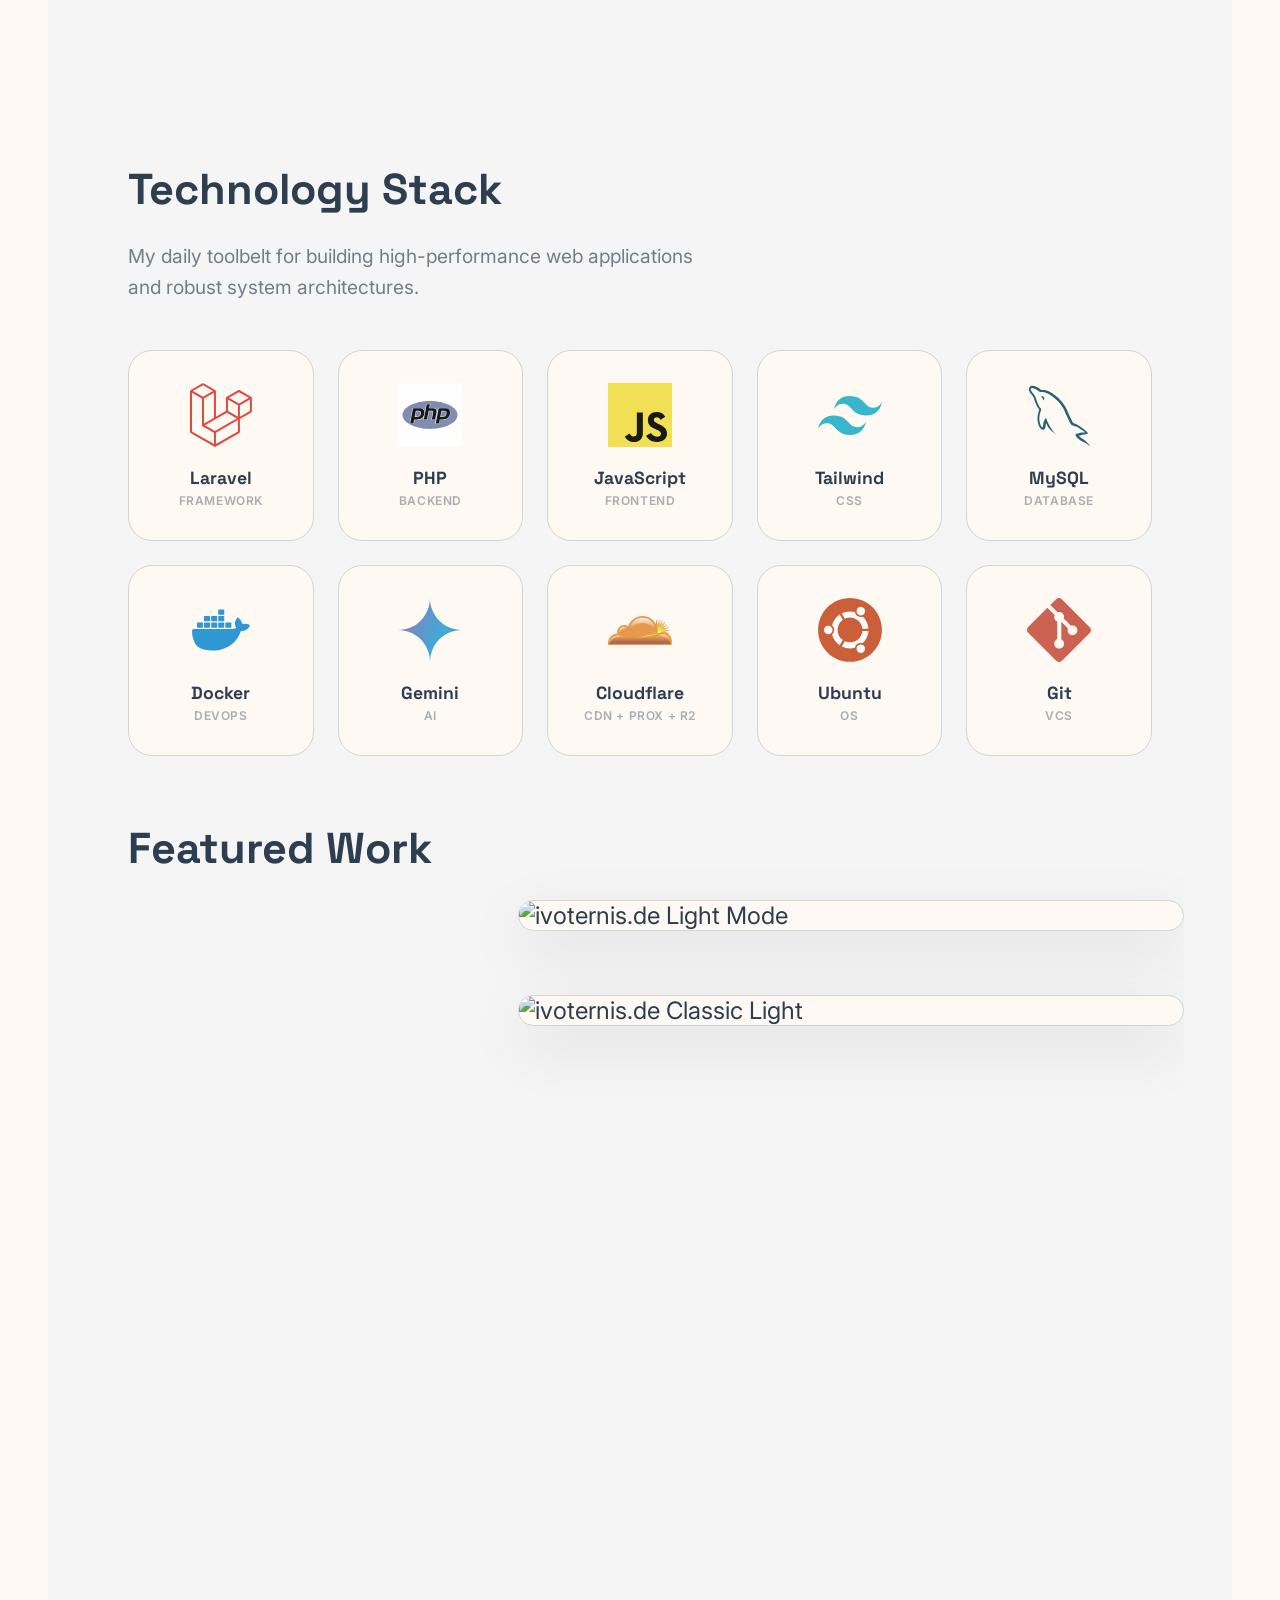
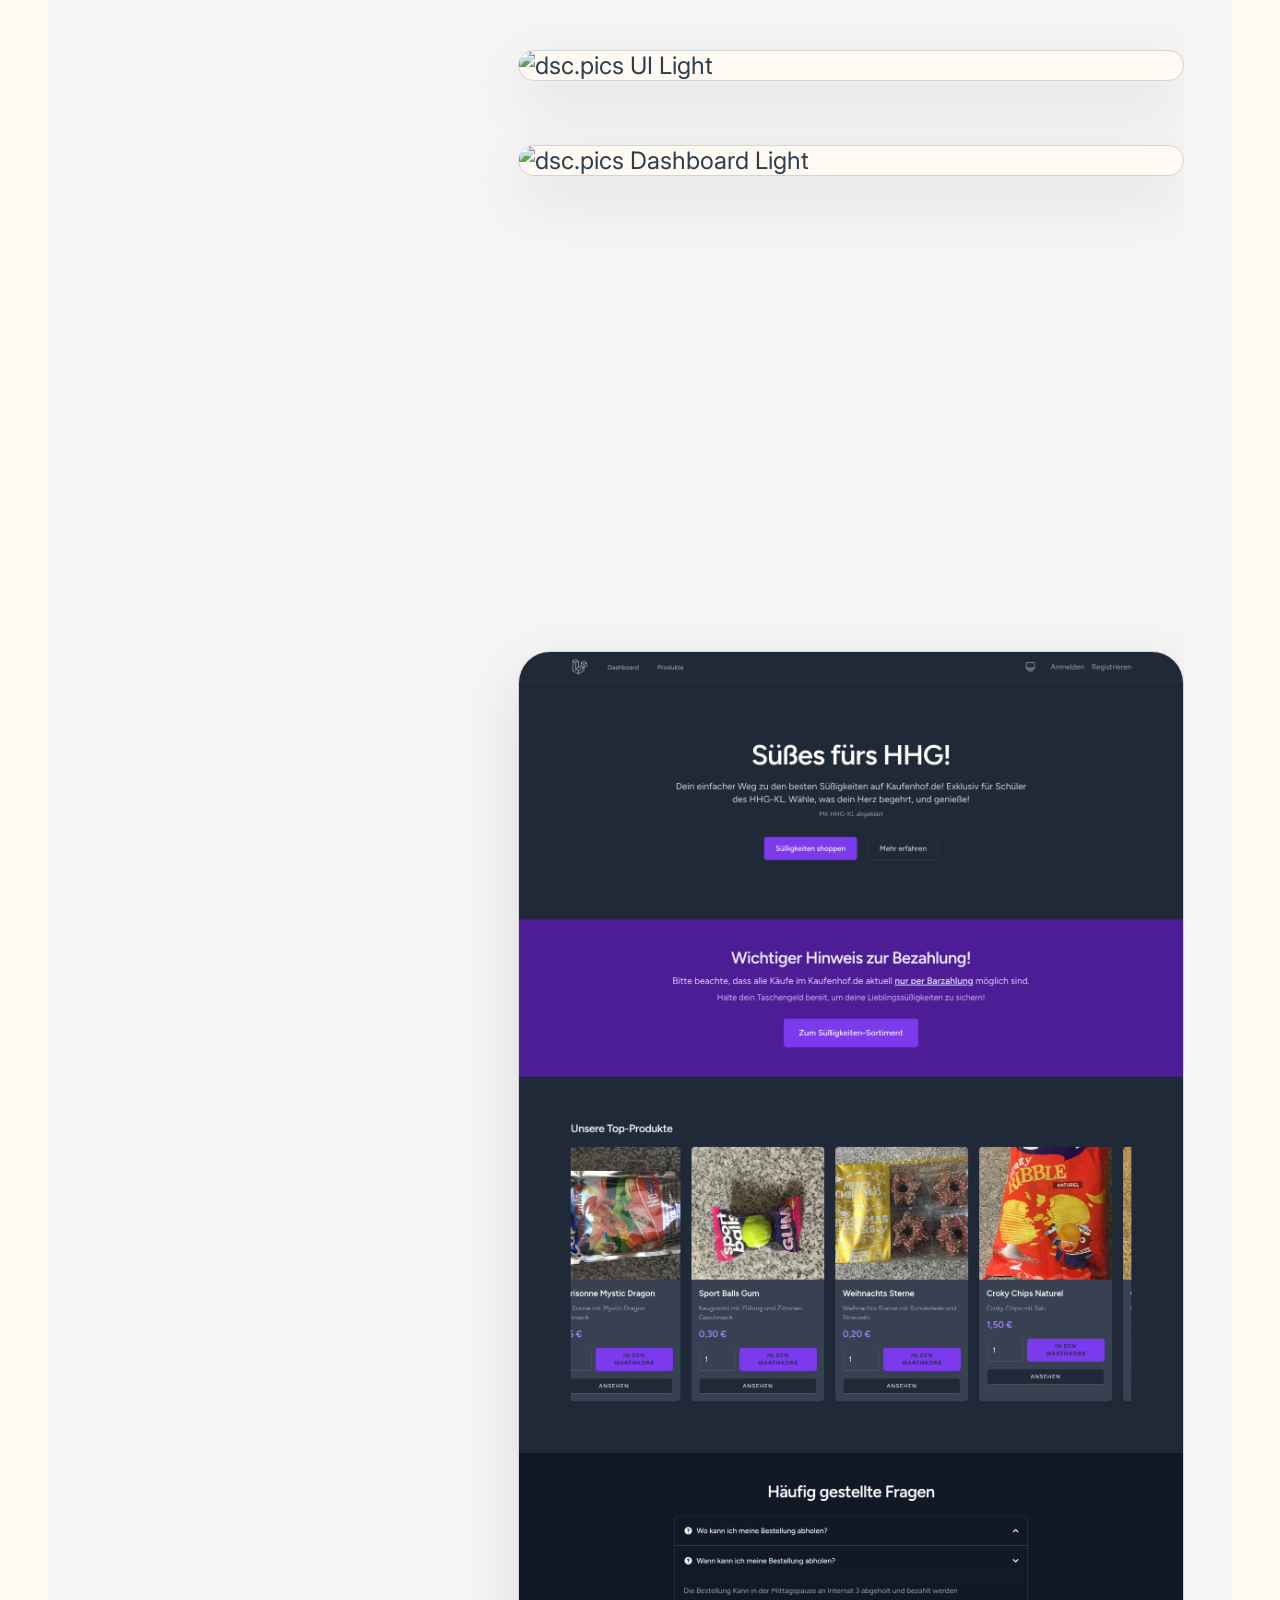
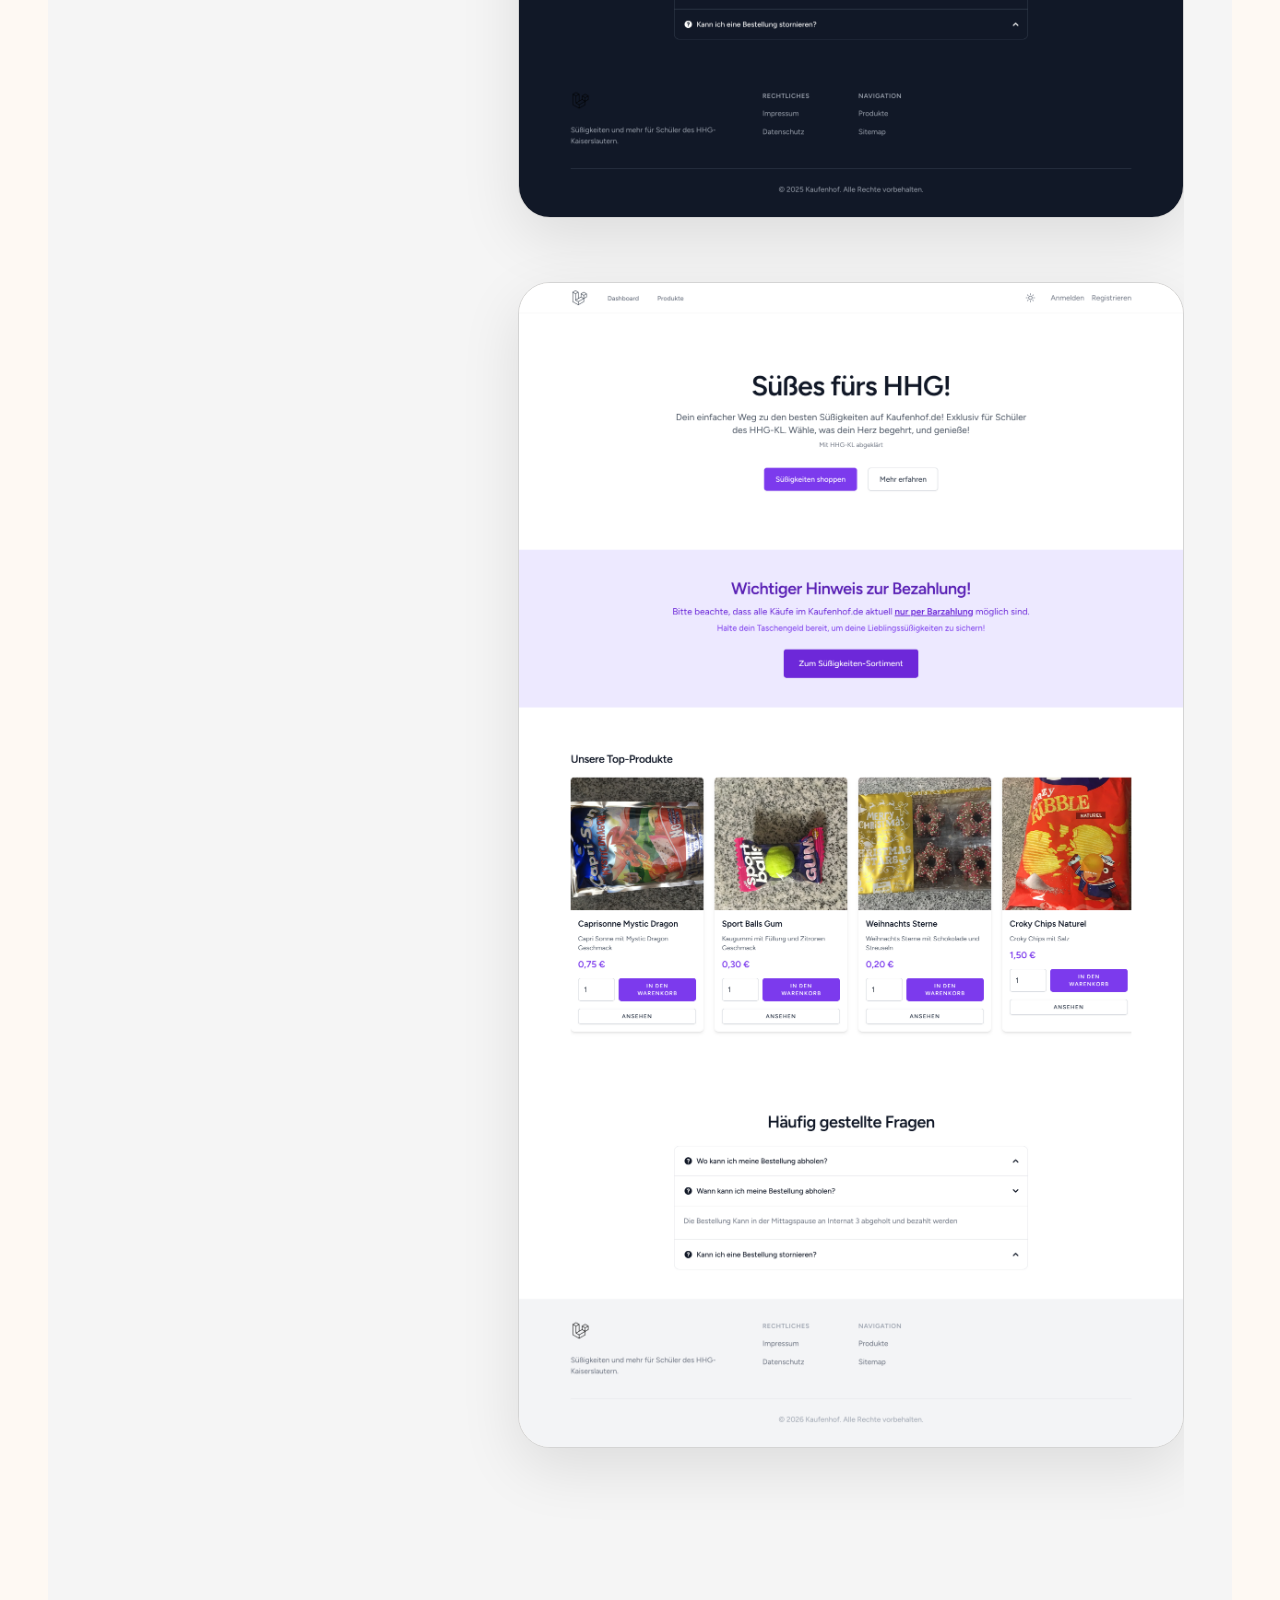
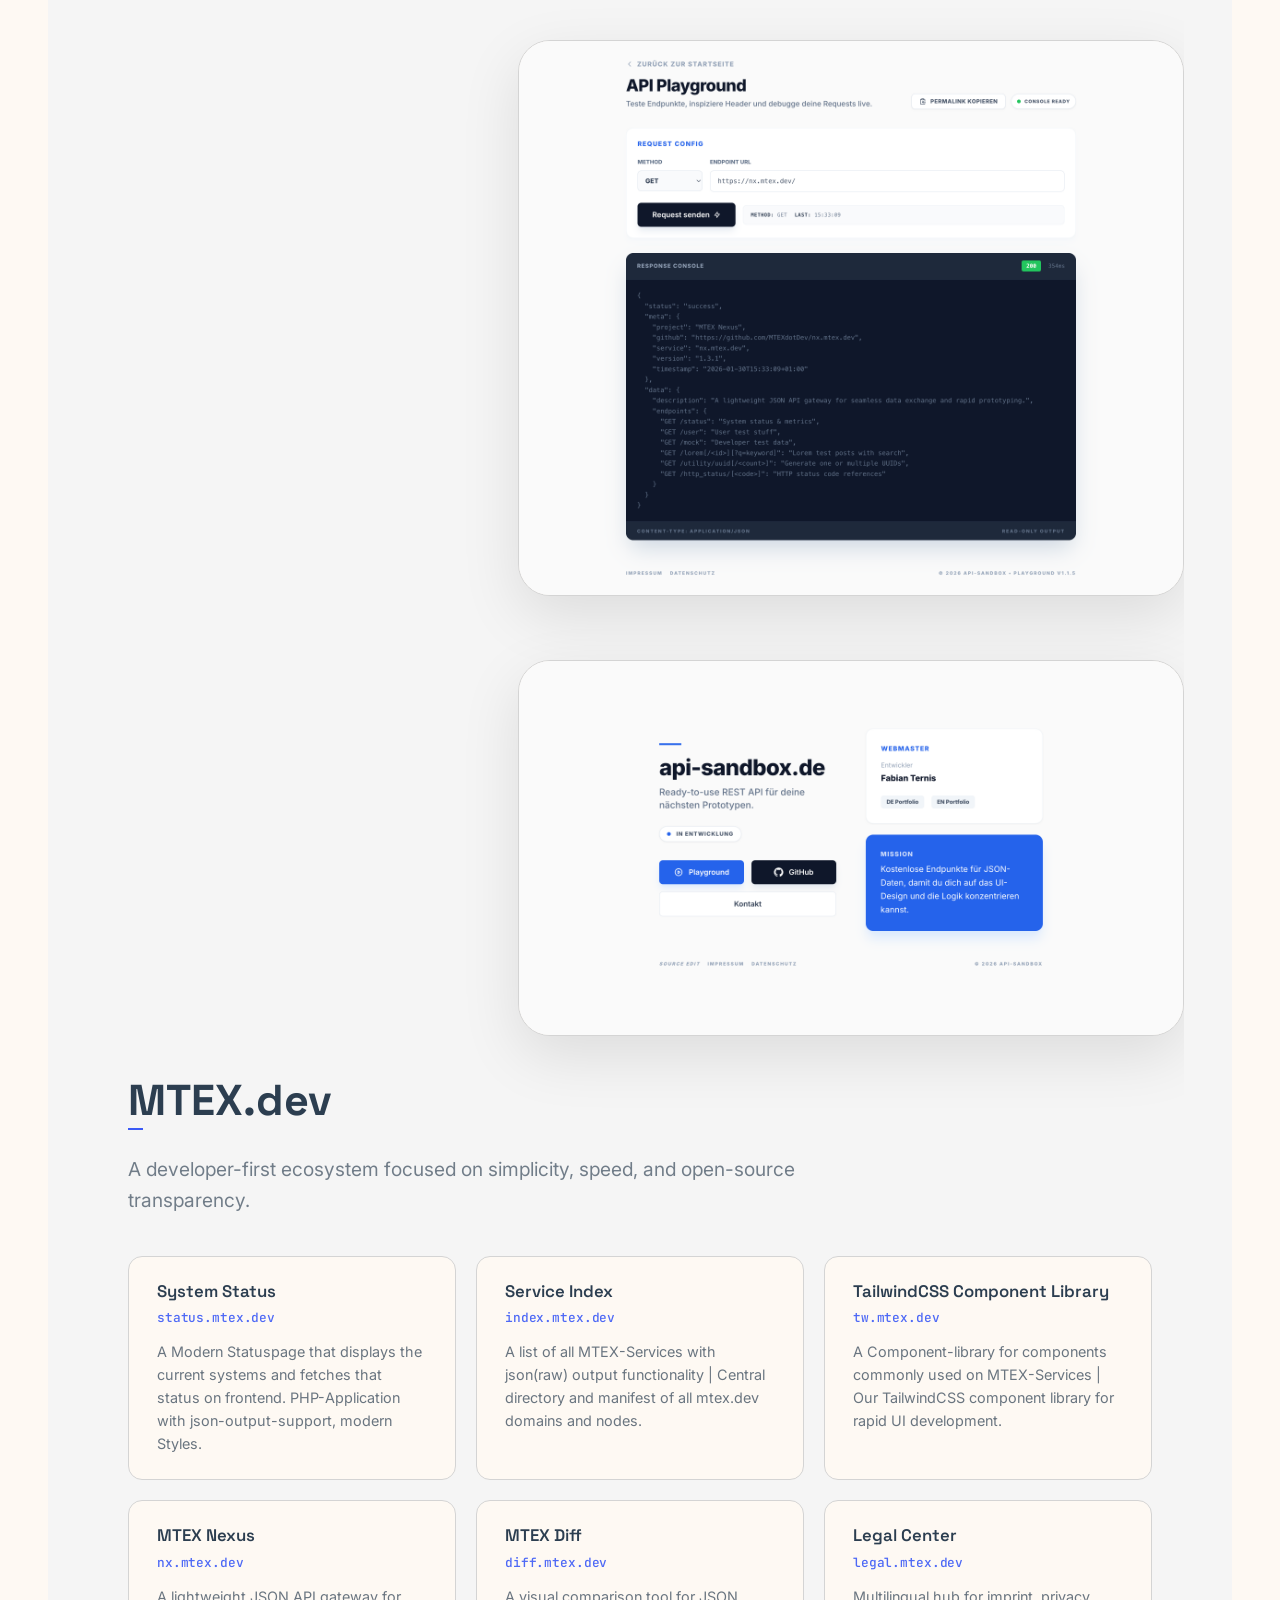
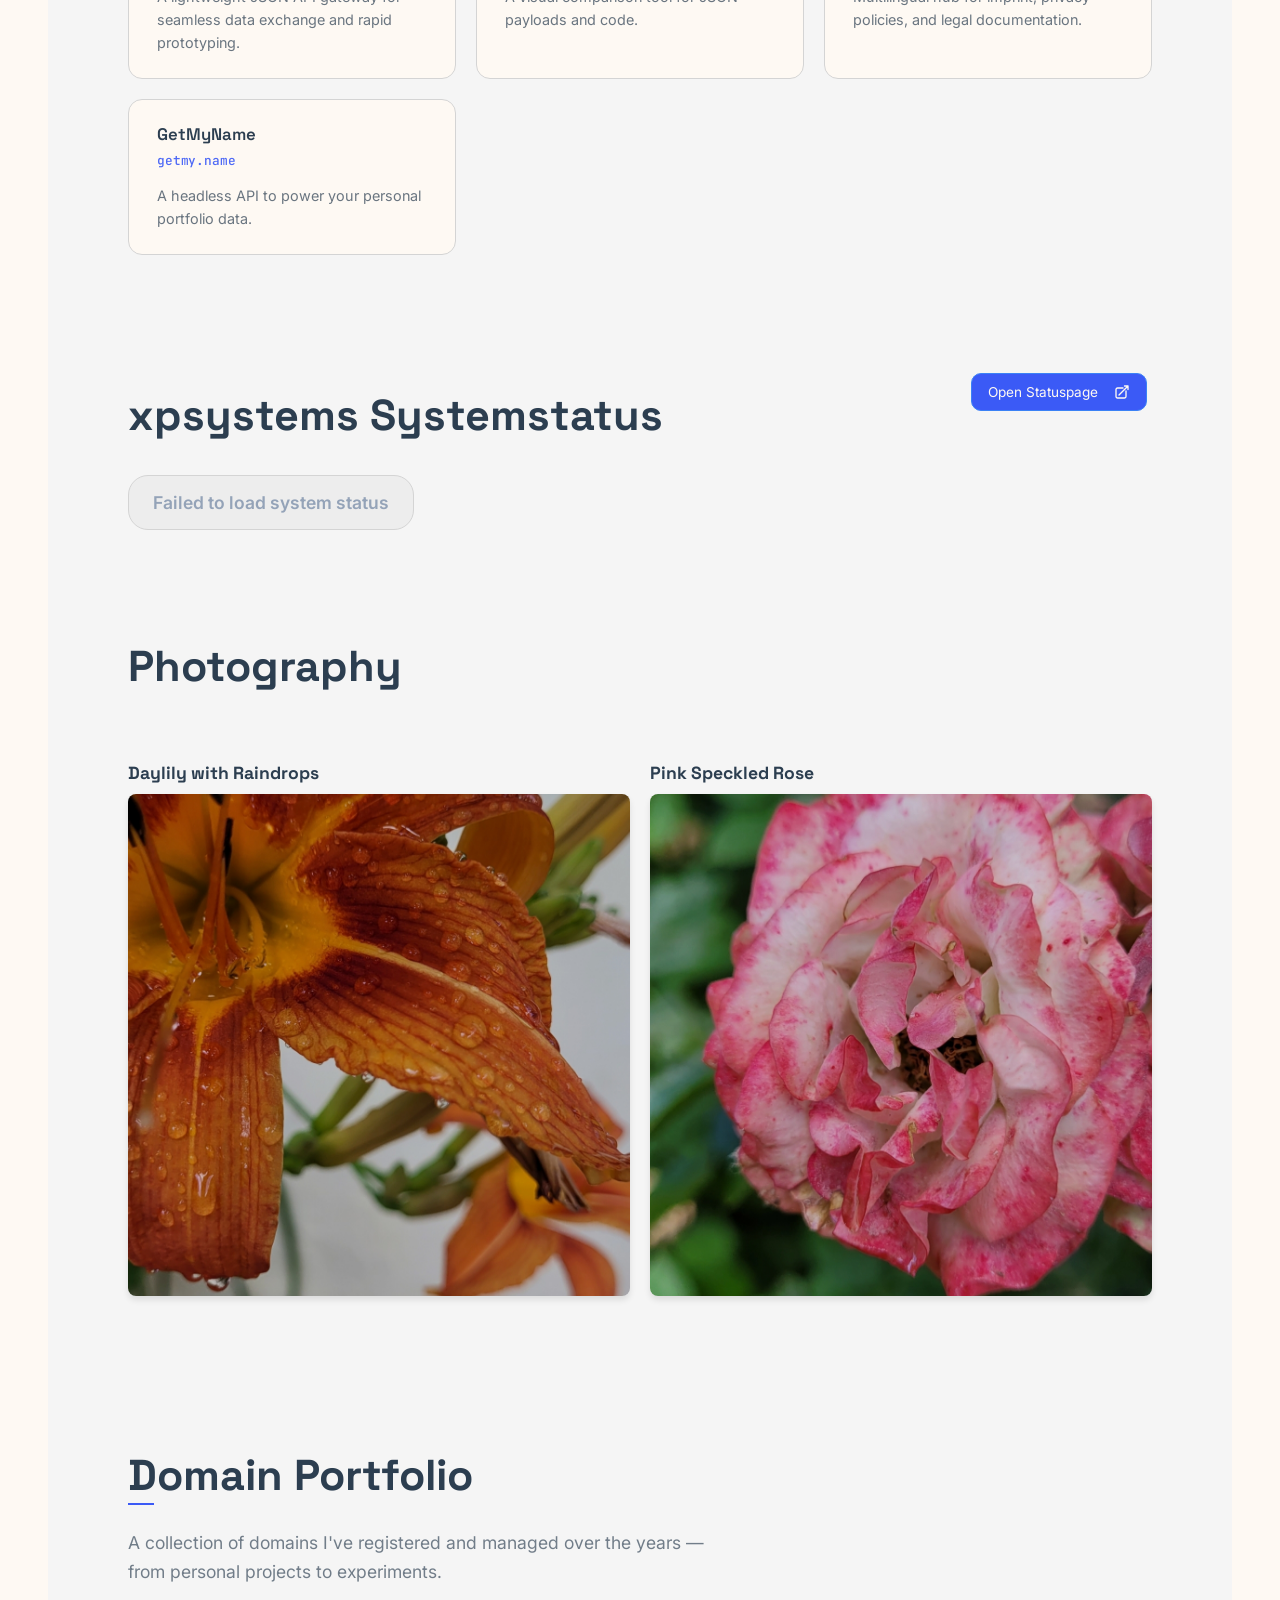
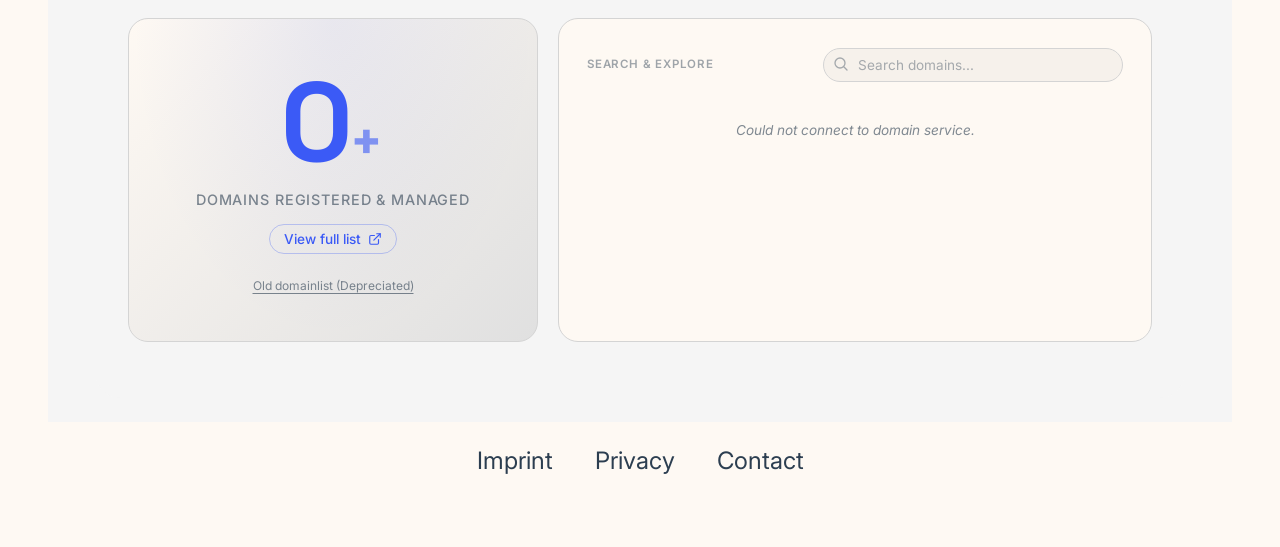
==== commit cd4f46f8: "feat: Update and add svgs used for tech-icons ..." ====
--- a/new_index.html
+++ b/new_index.html
@@ -178,7 +178,7 @@
             <!-- PHP -->
             <div class="tech-card">
               <div class="tech-icon-wrapper">
-                <img src="assets/img/technologies/php-4.svg" alt="PHP" class="tech-icon" loading="lazy">
+                <img src="assets/img/technologies/php-6.svg" alt="PHP" class="tech-icon" loading="lazy">
               </div>
               <div class="tech-info">
                 <h4 class="tech-name">PHP</h4>
@@ -222,7 +222,7 @@
             <!-- Docker -->
             <div class="tech-card">
               <div class="tech-icon-wrapper">
-                <img src="assets/img/technologies/docker-3.svg" alt="Docker" class="tech-icon" loading="lazy">
+                <img src="assets/img/technologies/docker-4.svg" alt="Docker" class="tech-icon" loading="lazy">
               </div>
               <div class="tech-info">
                 <h4 class="tech-name">Docker</h4>
@@ -233,7 +233,7 @@
             <!-- Gemini AI -->
             <div class="tech-card">
               <div class="tech-icon-wrapper">
-                <img src="assets/img/technologies/gemini-7.svg" alt="Gemini AI" class="tech-icon" loading="lazy">
+                <img src="assets/img/technologies/gemini-icon-logo.svg" alt="Gemini AI" class="tech-icon" loading="lazy">
               </div>
               <div class="tech-info">
                 <h4 class="tech-name">Gemini</h4>
@@ -244,11 +244,11 @@
             <!-- Cloudflare -->
             <div class="tech-card">
               <div class="tech-icon-wrapper">
-                <img src="assets/img/technologies/cloudflare-1.svg" alt="Cloudflare" class="tech-icon" loading="lazy">
+                <img src="assets/img/technologies/cloudflare.svg" alt="Cloudflare" class="tech-icon" loading="lazy">
               </div>
               <div class="tech-info">
                 <h4 class="tech-name">Cloudflare</h4>
-                <div class="tech-category">CDN</div>
+                <div class="tech-category">CDN + Prox + R2</div>
               </div>
             </div>
             
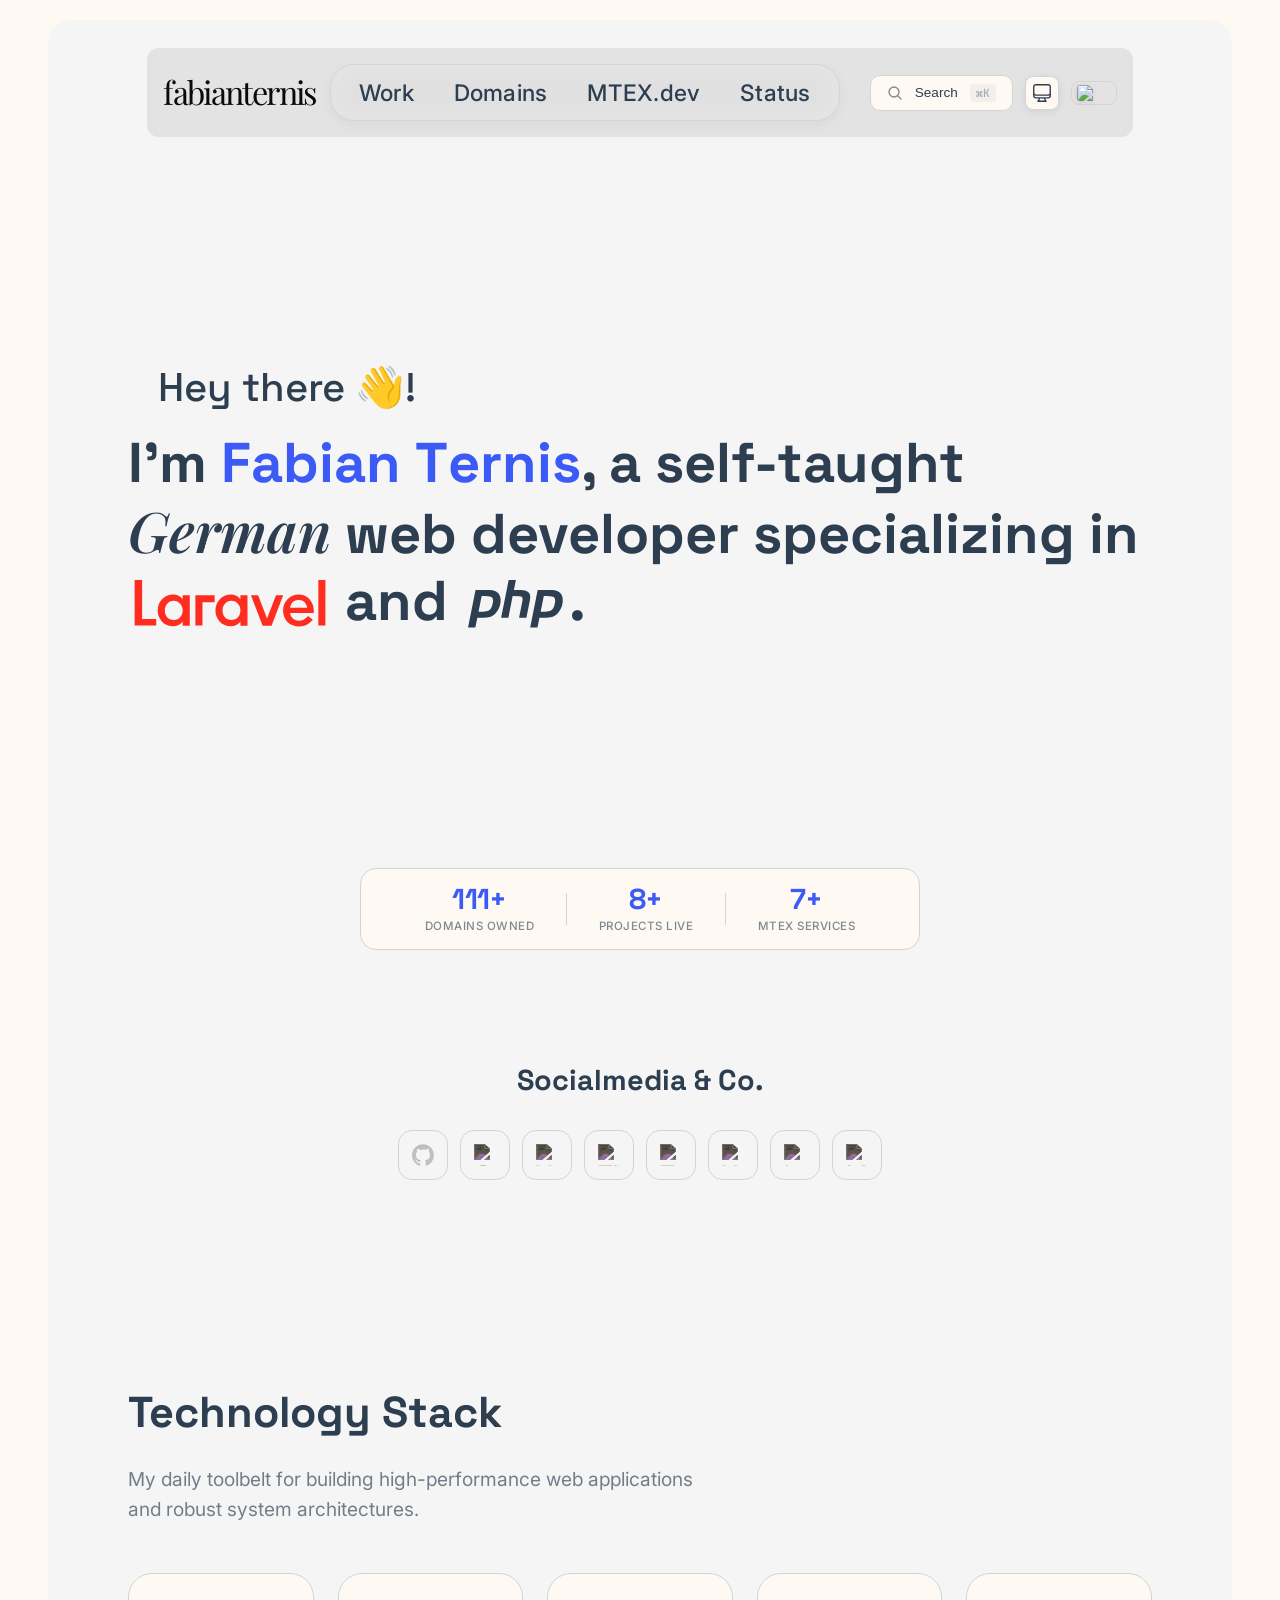
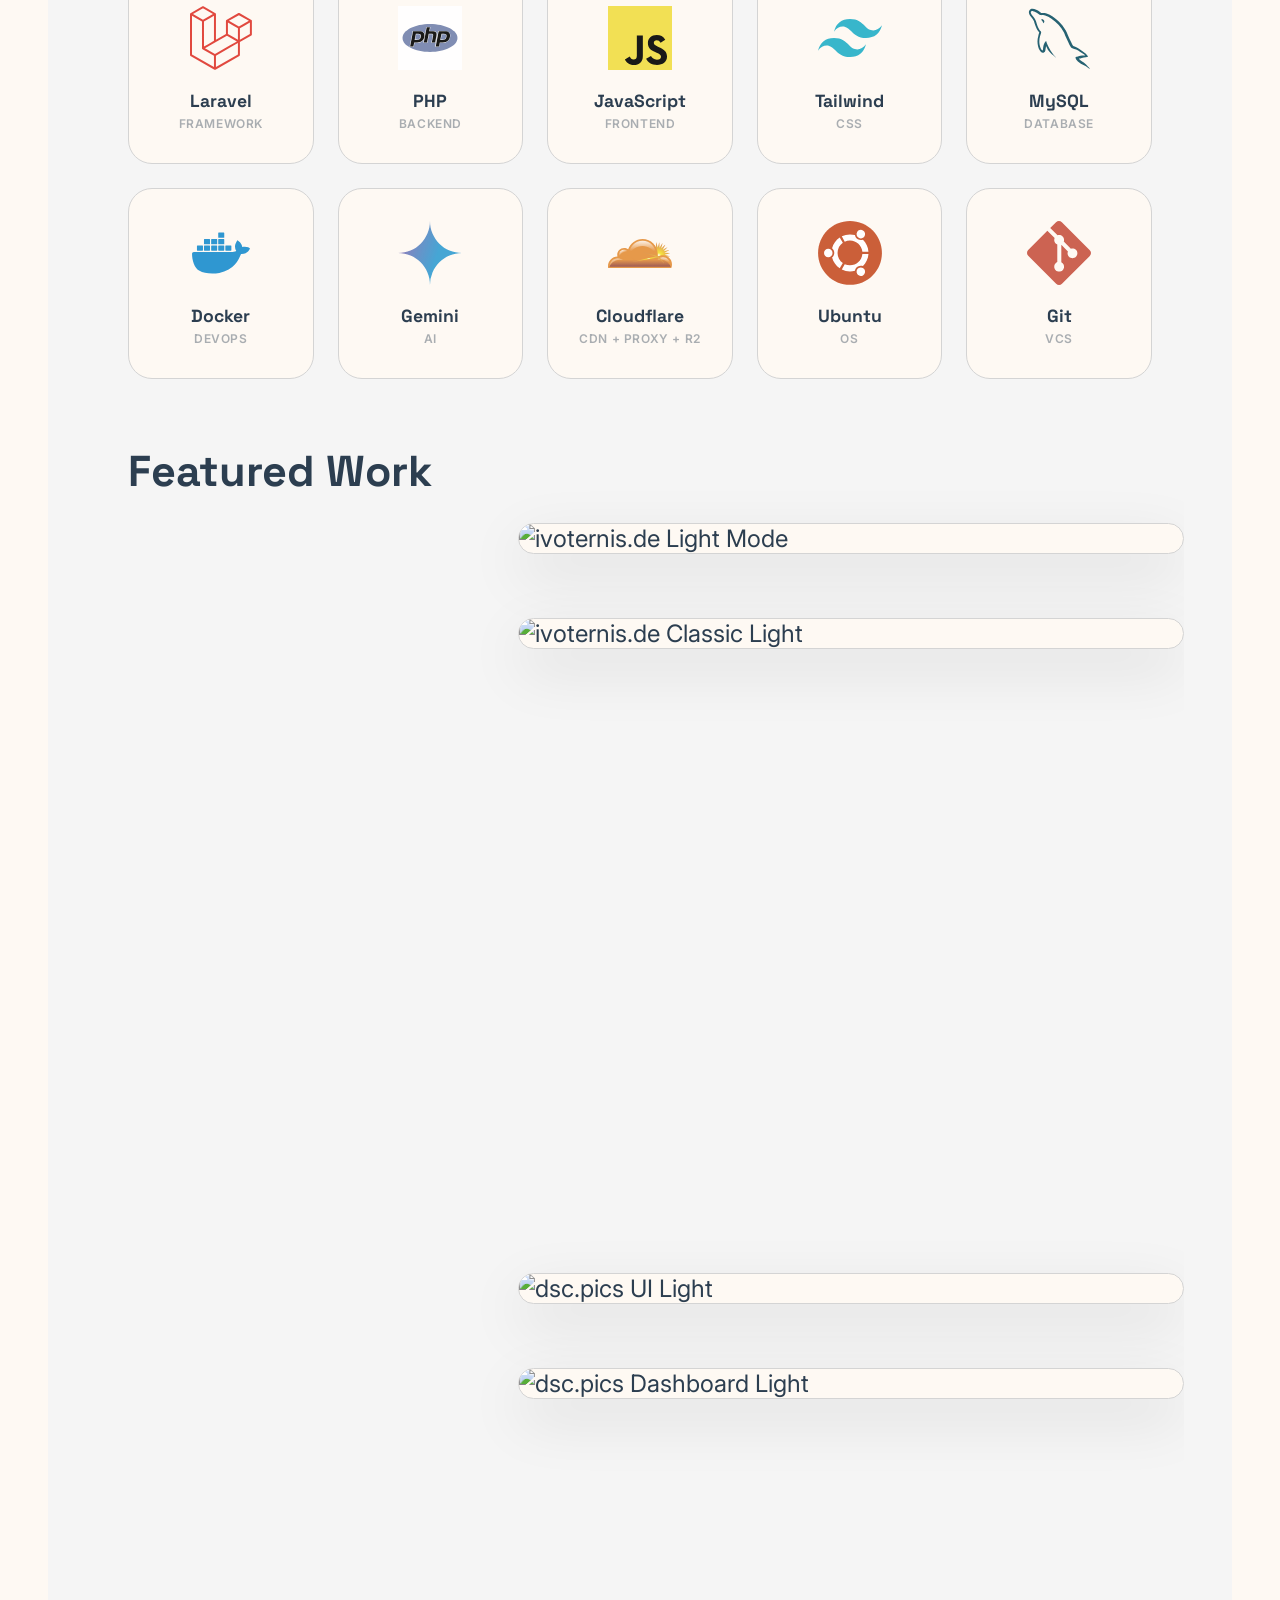
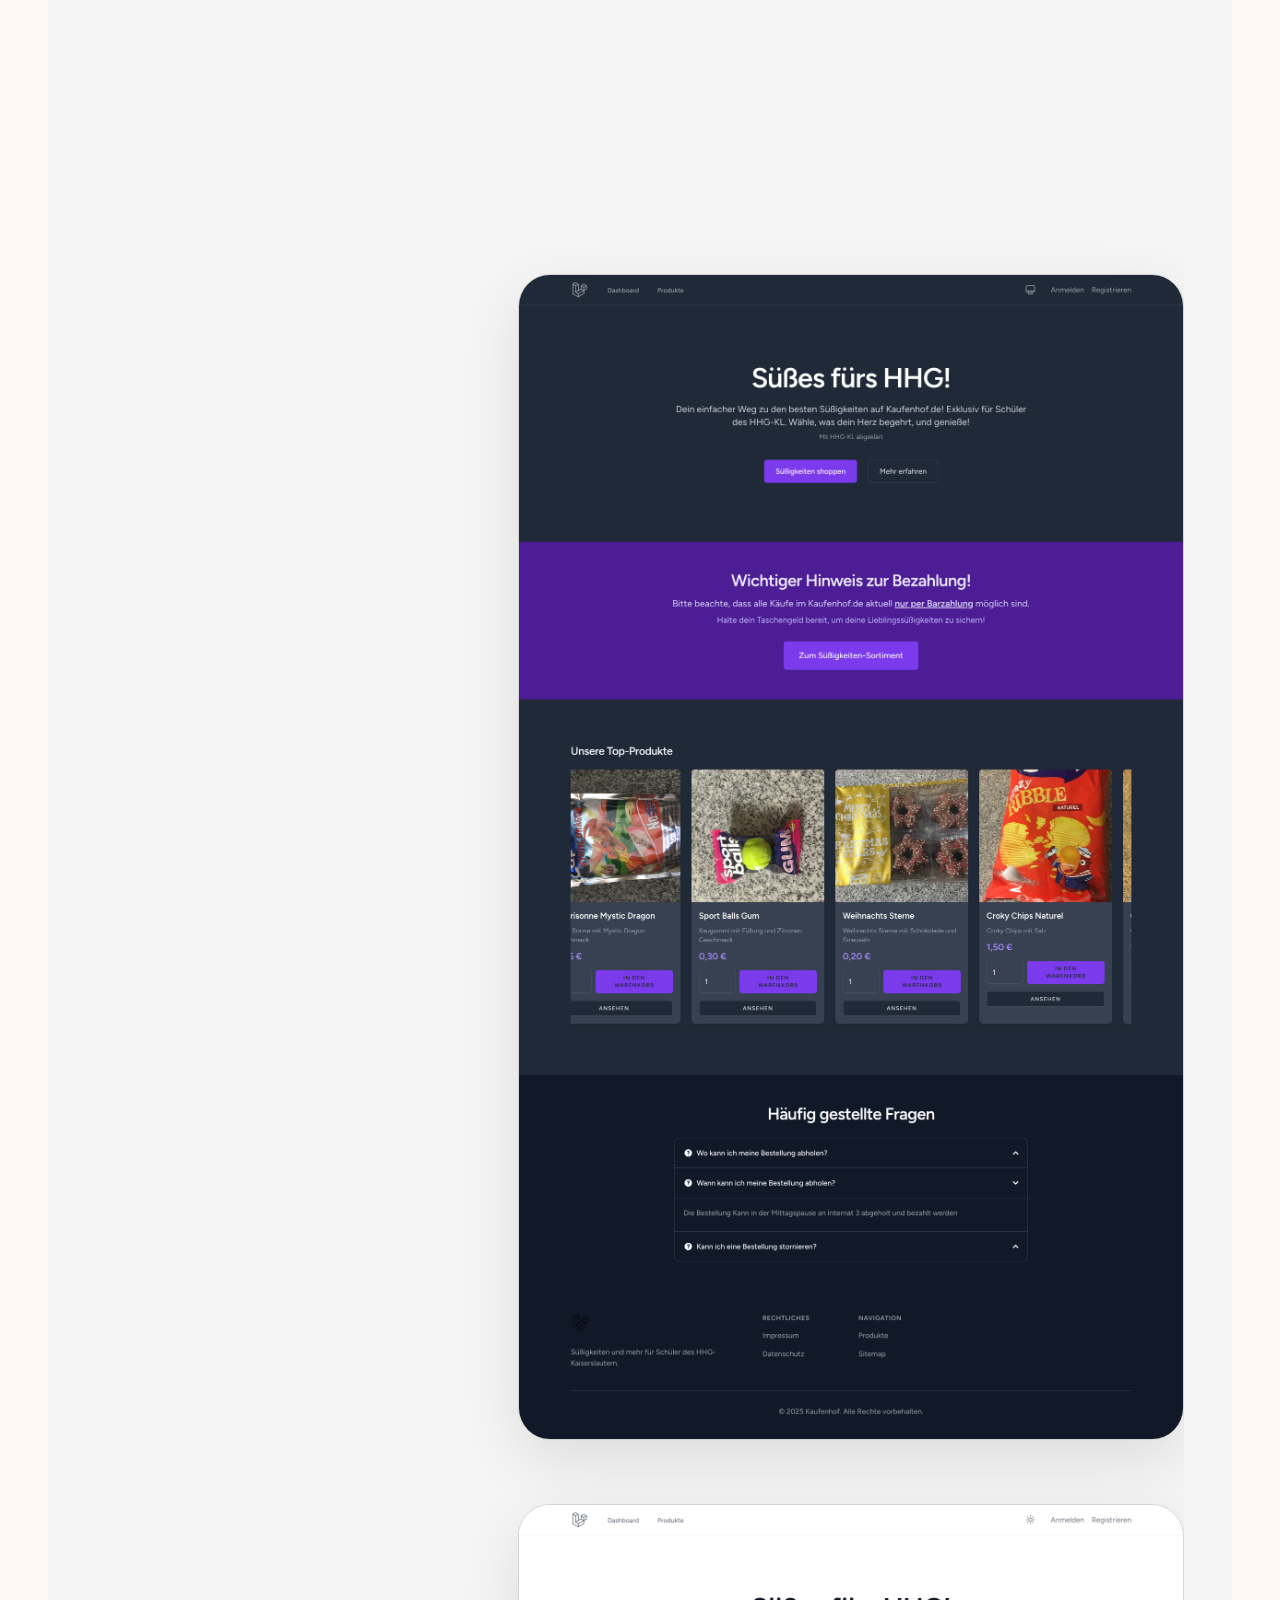
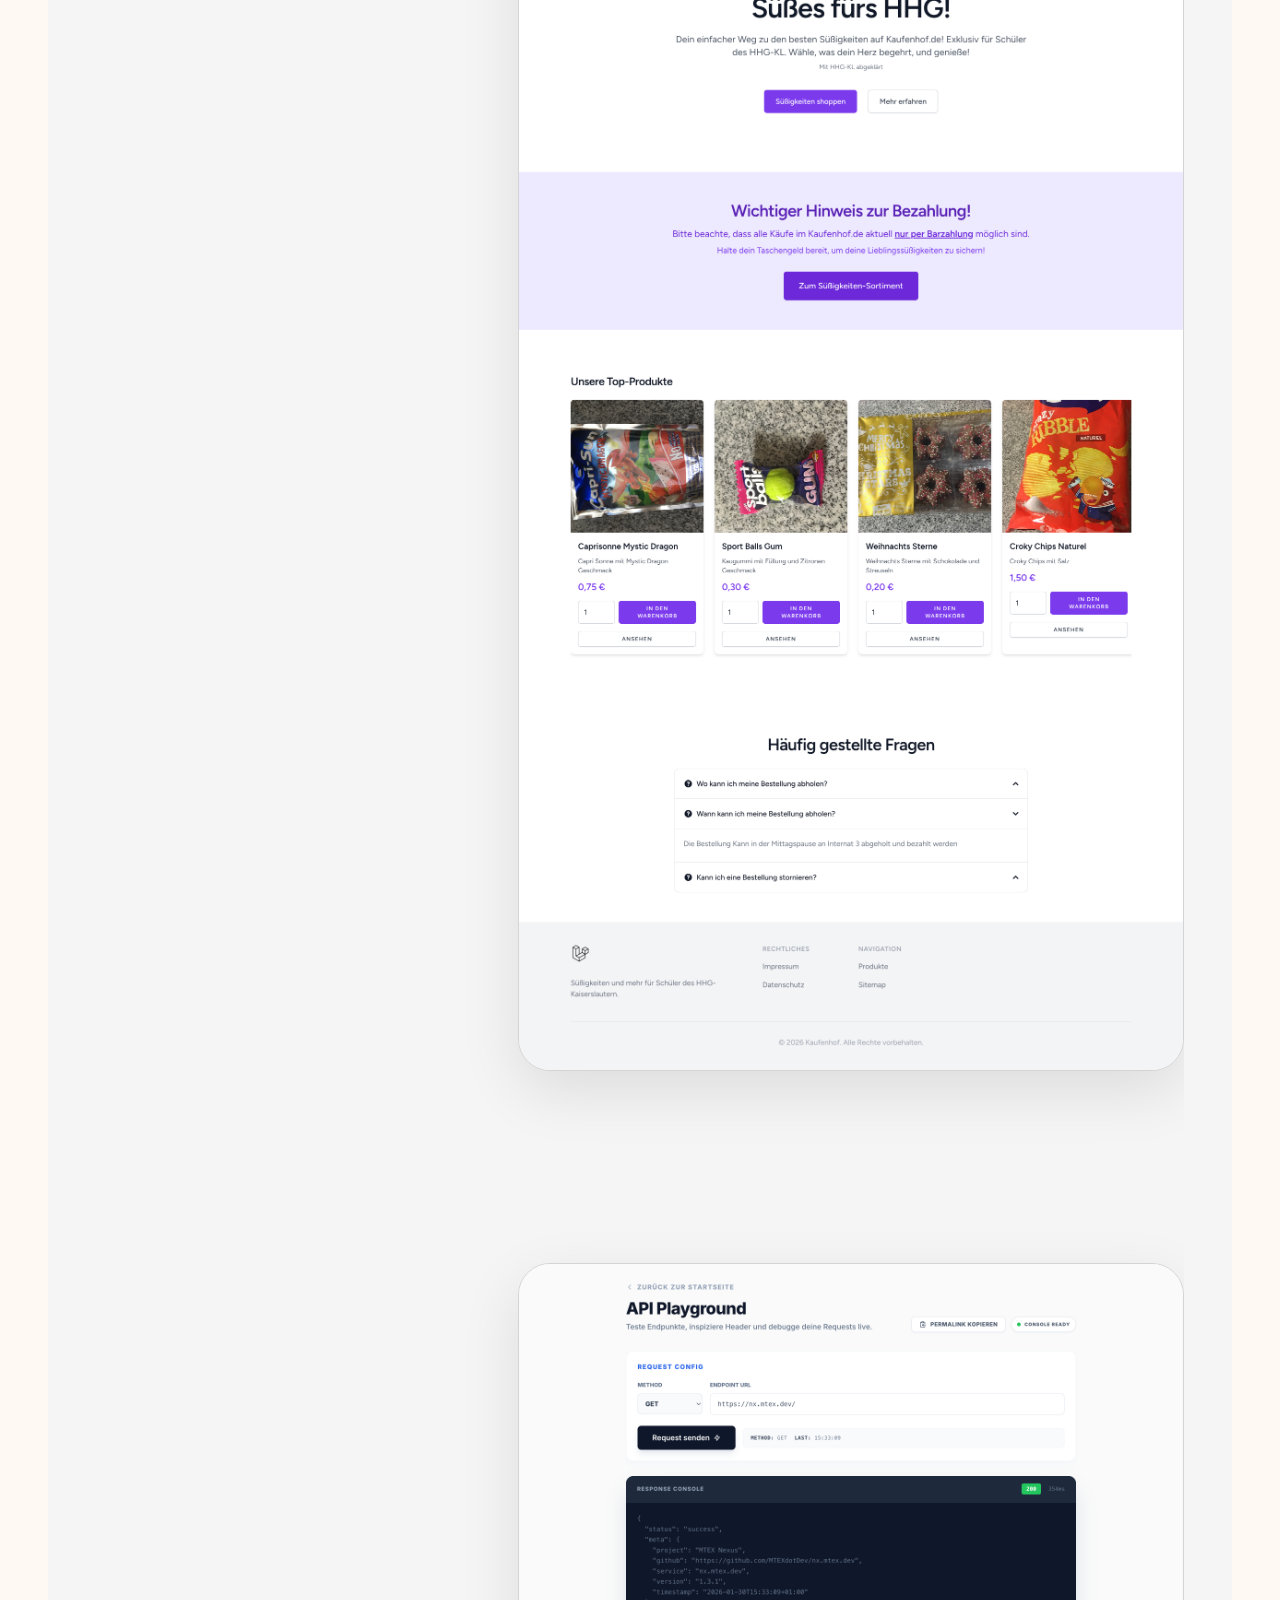
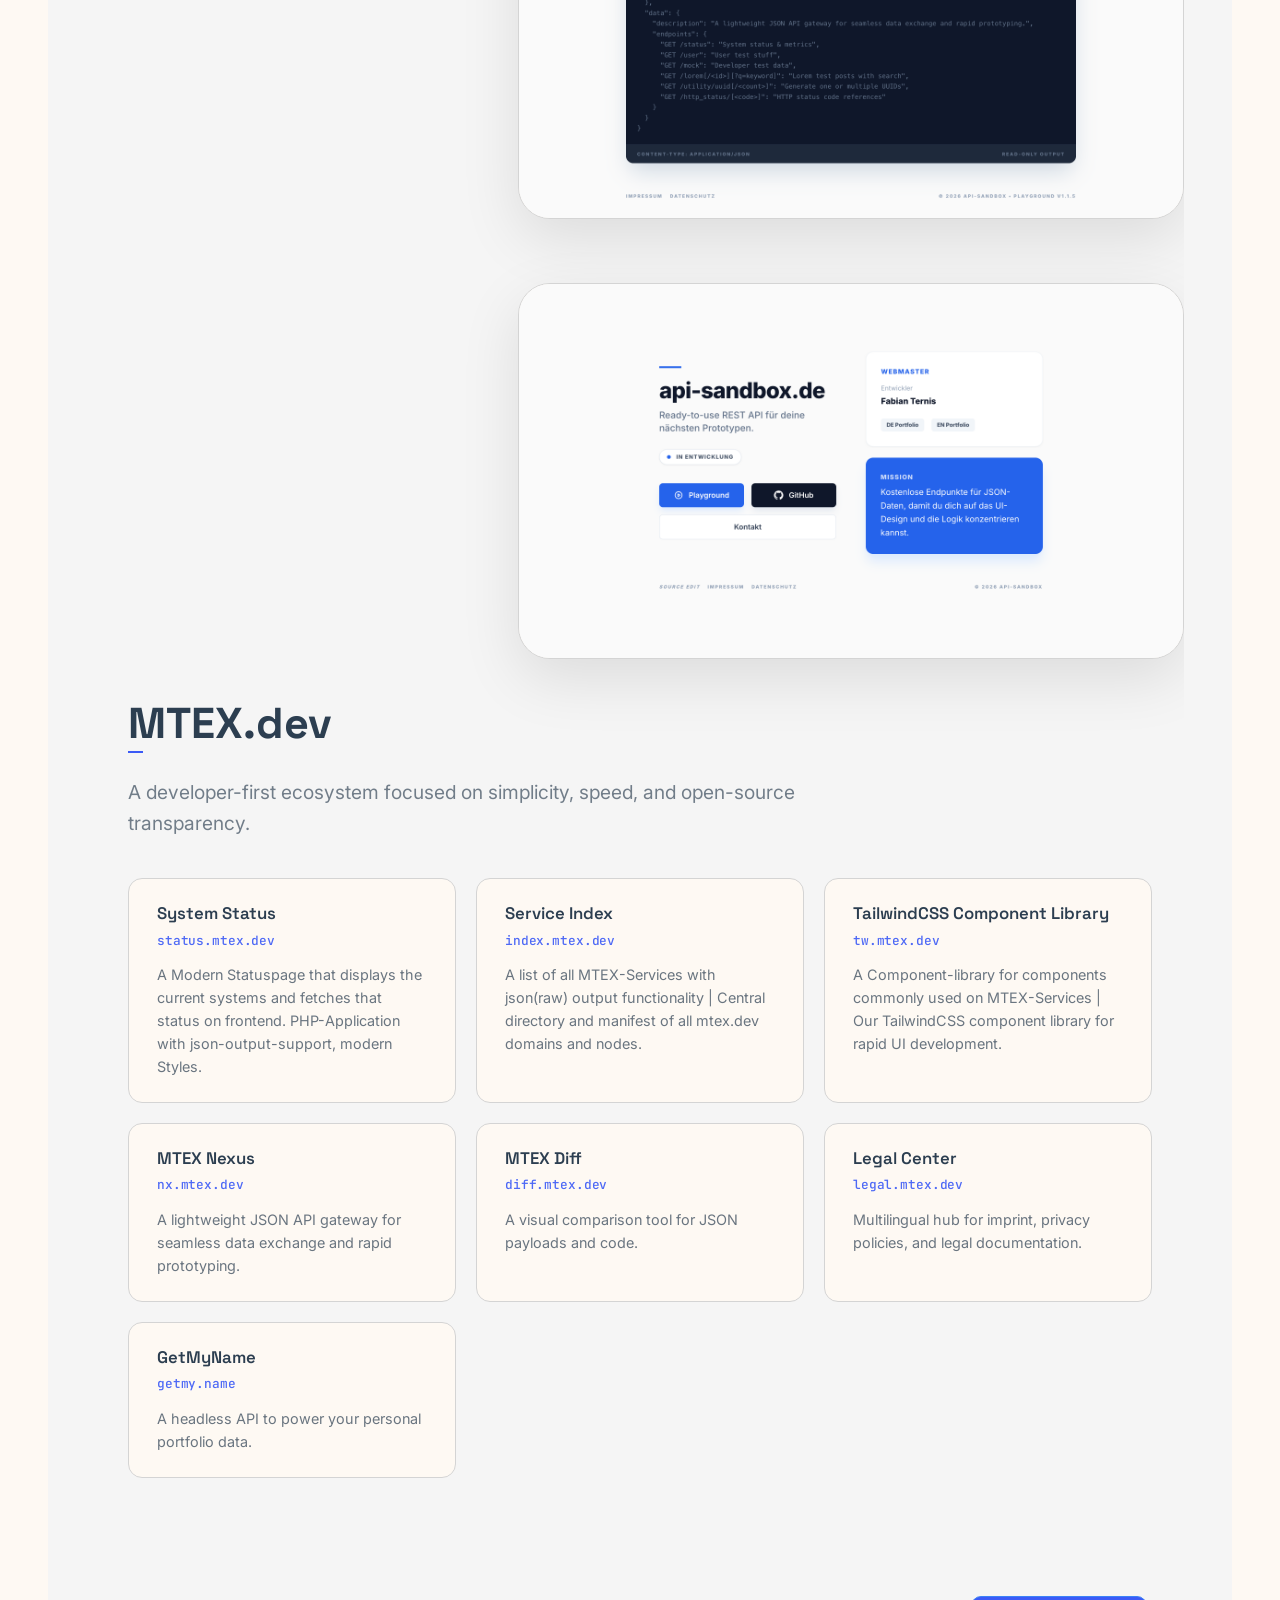
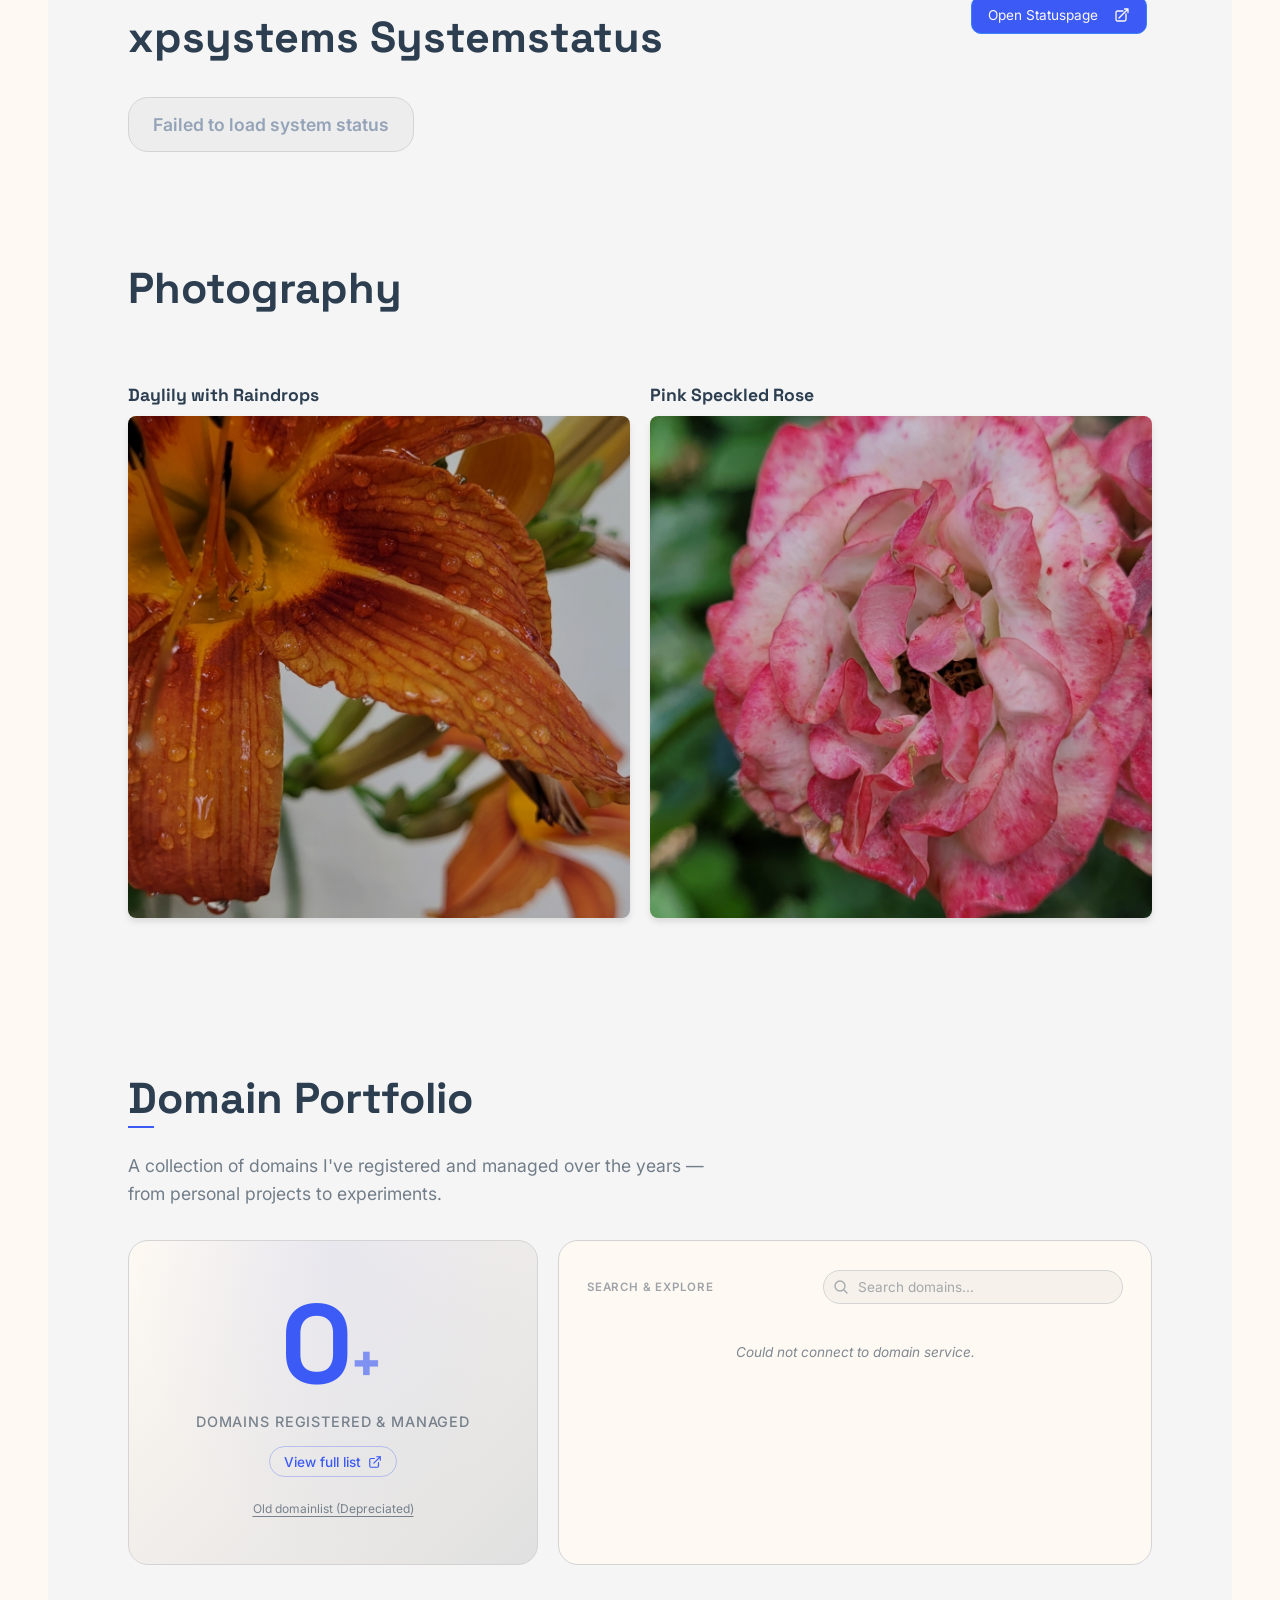
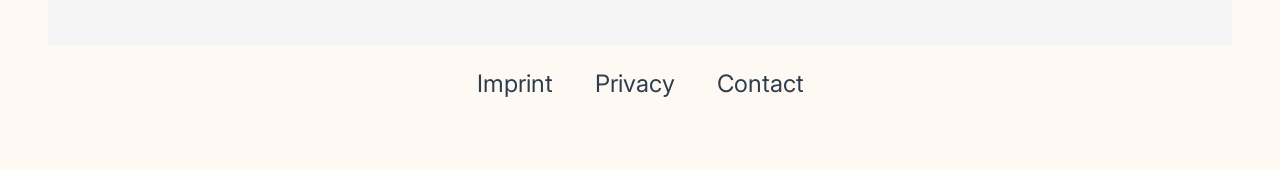
==== commit 25a0819e: "W.I.P. ..." ====
--- a/new_index.html
+++ b/new_index.html
@@ -5,12 +5,18 @@
     <meta name="viewport" content="width=device-width, initial-scale=1.0" />
     <title>Fabian Ternis</title>
     <link rel="stylesheet" href="assets/css/new_styles.css" />
-    <link href="https://fonts.googleapis.com/css2?family=Open+Sans:wght@400;600&family=Montserrat:wght@500;700&display=swap" rel="stylesheet"/>
+    <link href="https://fonts.googleapis.com/css2?family=Open+Sans:wght@400;600&family=Montserrat:wght@500;700&display=swap" rel="stylesheet"/> 
 
     <script>
       const theme = localStorage.getItem("theme-preference") || (window.matchMedia("(prefers-color-scheme: dark)").matches ? "dark" : "light"); document.documentElement.setAttribute("data-theme", theme);
     </script>
   </head>
+  <style>
+    .HIDDEN {
+      display: none;
+      visibility: hidden;
+    }
+  </style>
   <body class="scrolled">
     <div class="top-bg"></div>
     <nav>
@@ -94,7 +100,7 @@
           </div>
         </div>
 
-        <div class="site-info">
+        <div class="site-info HIDDEN">
           <div data-language="de">
             <h2>Wofür ist diese Seite?</h2>
             <p>Diese Seite ist für das <span class="cursor-animated text-animated">spielvolle</span> präsentieren meines Webentwicklungs-könnens.</p>
@@ -141,15 +147,15 @@
             /></a>
           </div>
         </div>
-        <div class="links-grid">
+        <div class="links-grid HIDDEN">
           <section class="link-category">
             <h2 class="section-title">Webseiten und Projekte</h2>
             <div class="link-group">
               <a href="https://fabianternis.dev" target="_blank">fabianternis.dev (EN)</a>
-              <a href="https://fternis.de" target="_blank">fternis.de (EN)</a>
-              <a href="https://dsc.pics" target="_blank">dsc.pics (EN/DE/FR)</a>
-              <a href="https://heimatverein-floersheim-dalsheim.de" target="_blank">heimatverein-floersheim-dalsheim.de (DE)</a>
-              <a href="https://dnbx.de" target="_blank">dnbx.de (DE/EN)</a>
+              <!--a href="https://fternis.de" target="_blank">fternis.de (EN)</a-->
+              <!--a href="https://dsc.pics" target="_blank">dsc.pics (EN/DE/FR)</a-->
+              <!--a href="https://heimatverein-floersheim-dalsheim.de" target="_blank">heimatverein-floersheim-dalsheim.de (DE)</a-->
+              <a href="https://dnbx.de" target="_blank">dnbx.de (EN)</a>
             </div>
           </section>
         </div>
@@ -248,7 +254,7 @@
               </div>
               <div class="tech-info">
                 <h4 class="tech-name">Cloudflare</h4>
-                <div class="tech-category">CDN + Prox + R2</div>
+                <div class="tech-category">CDN + Proxy + R2</div>
               </div>
             </div>
             
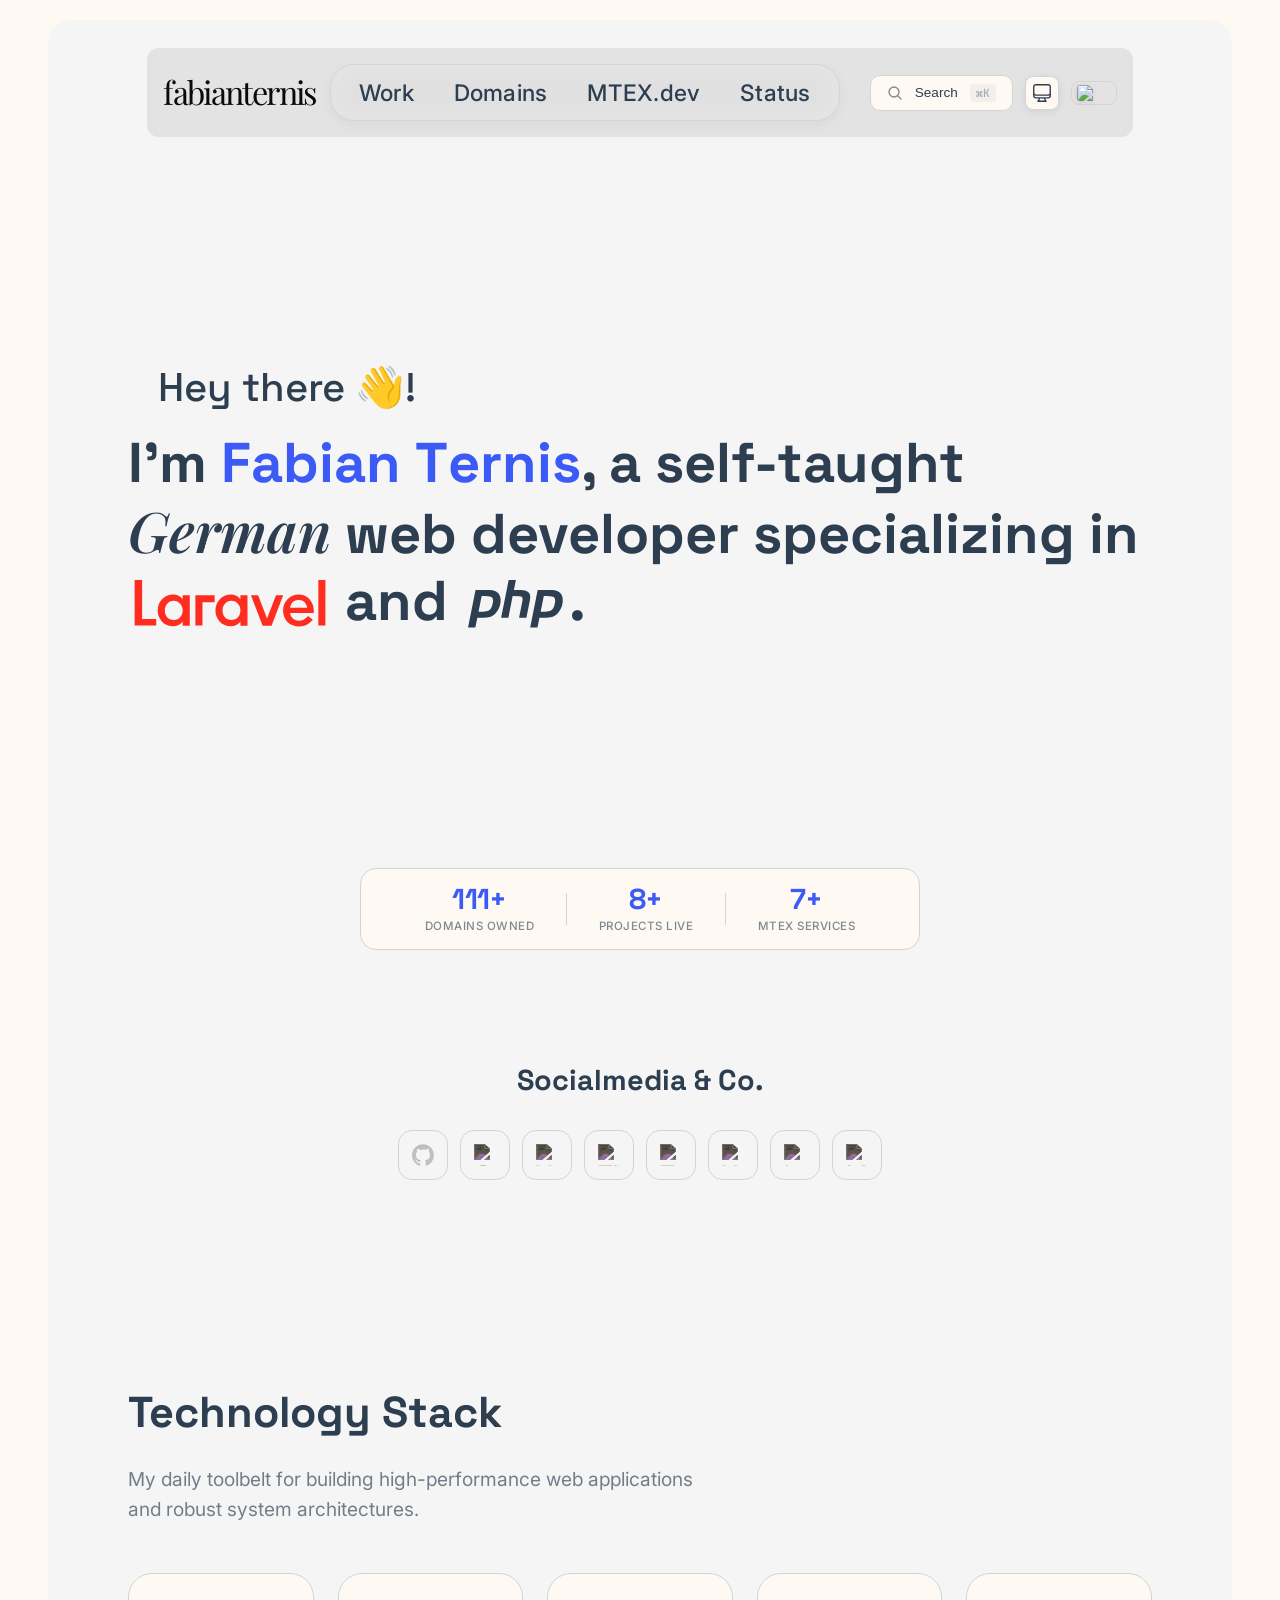
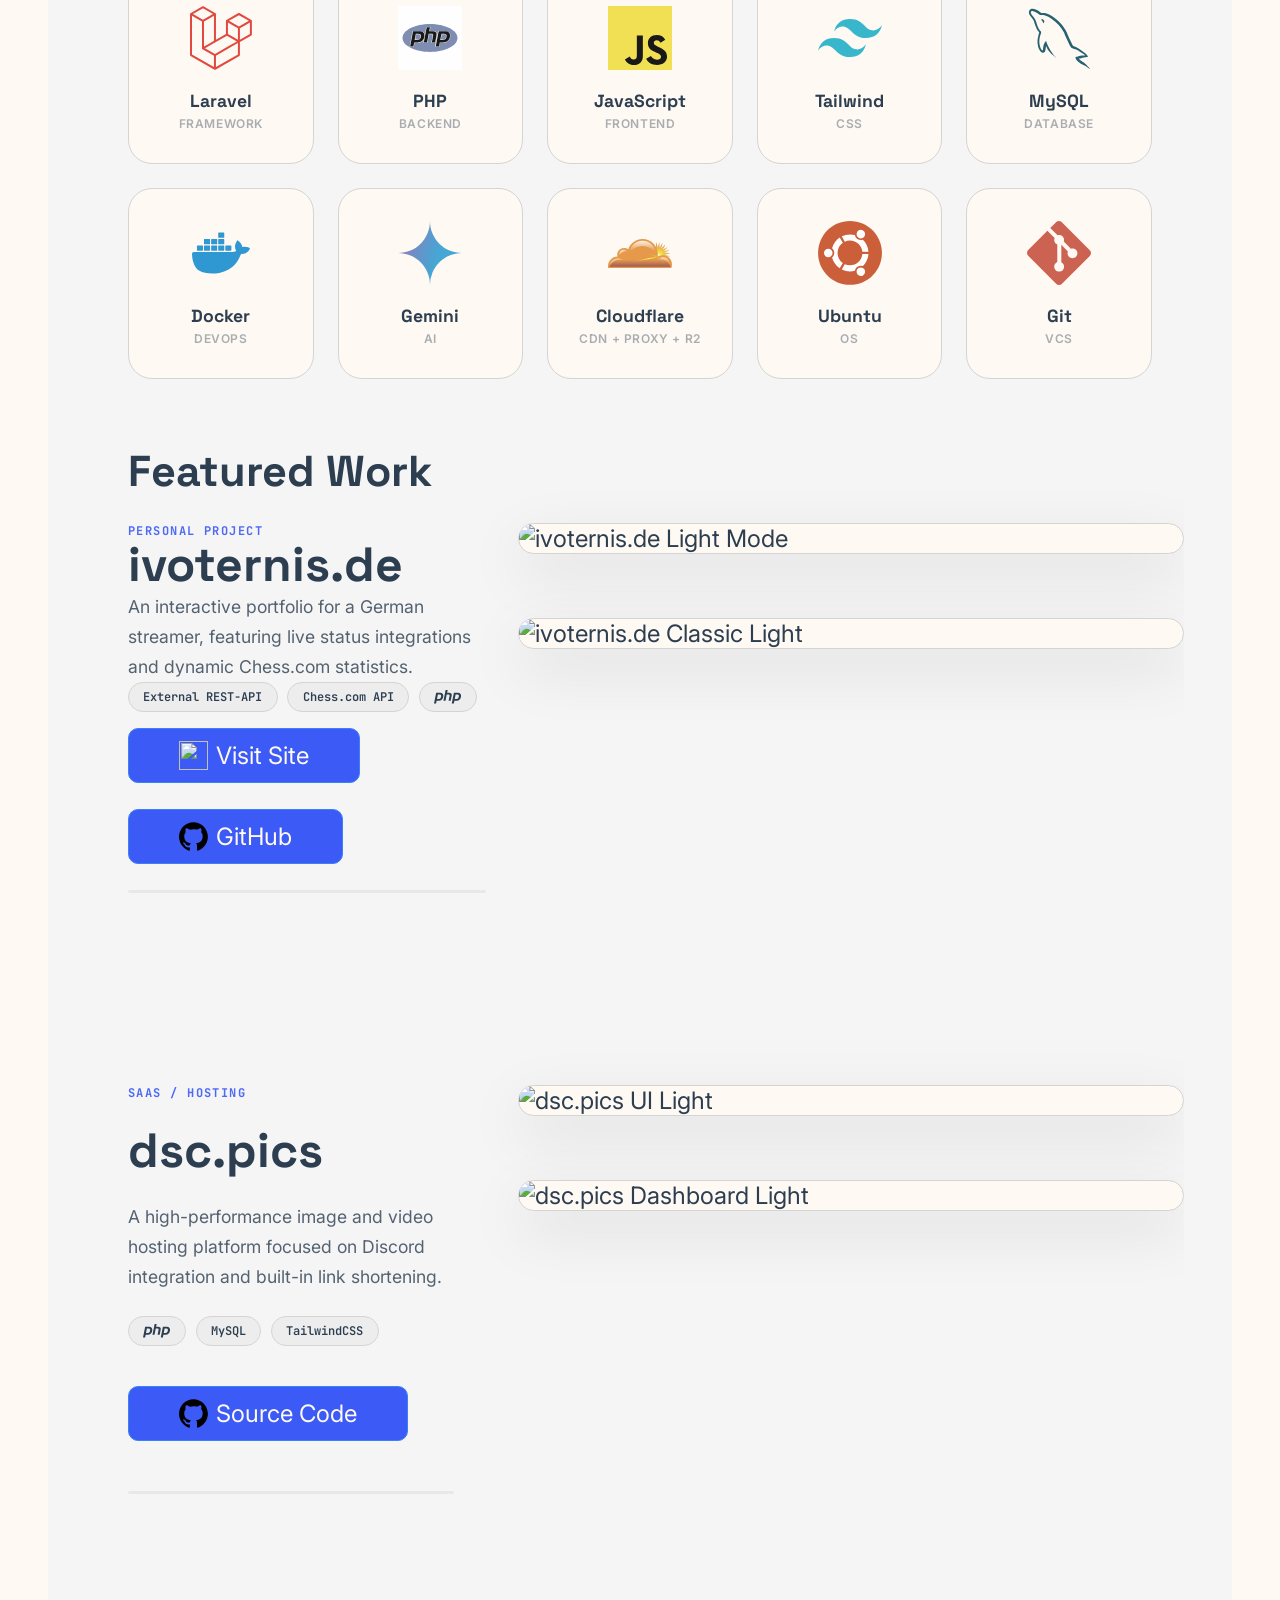
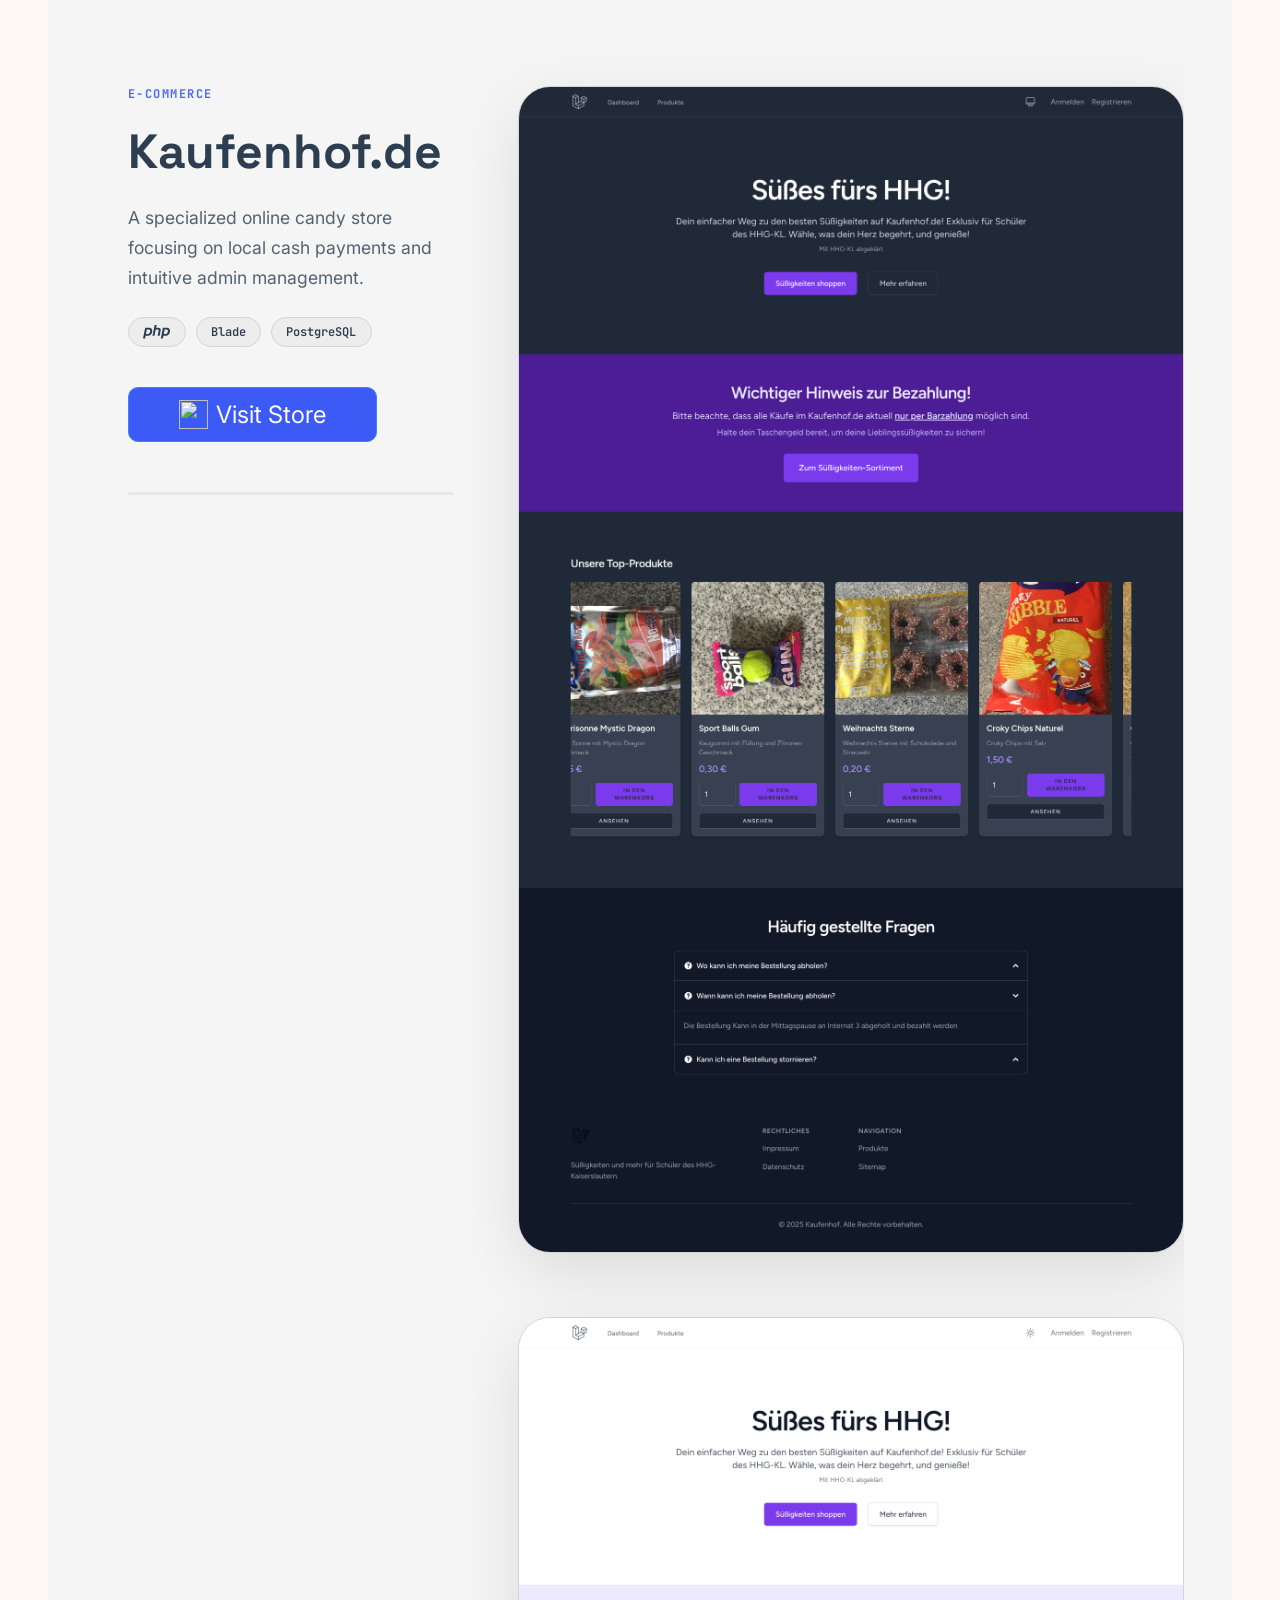
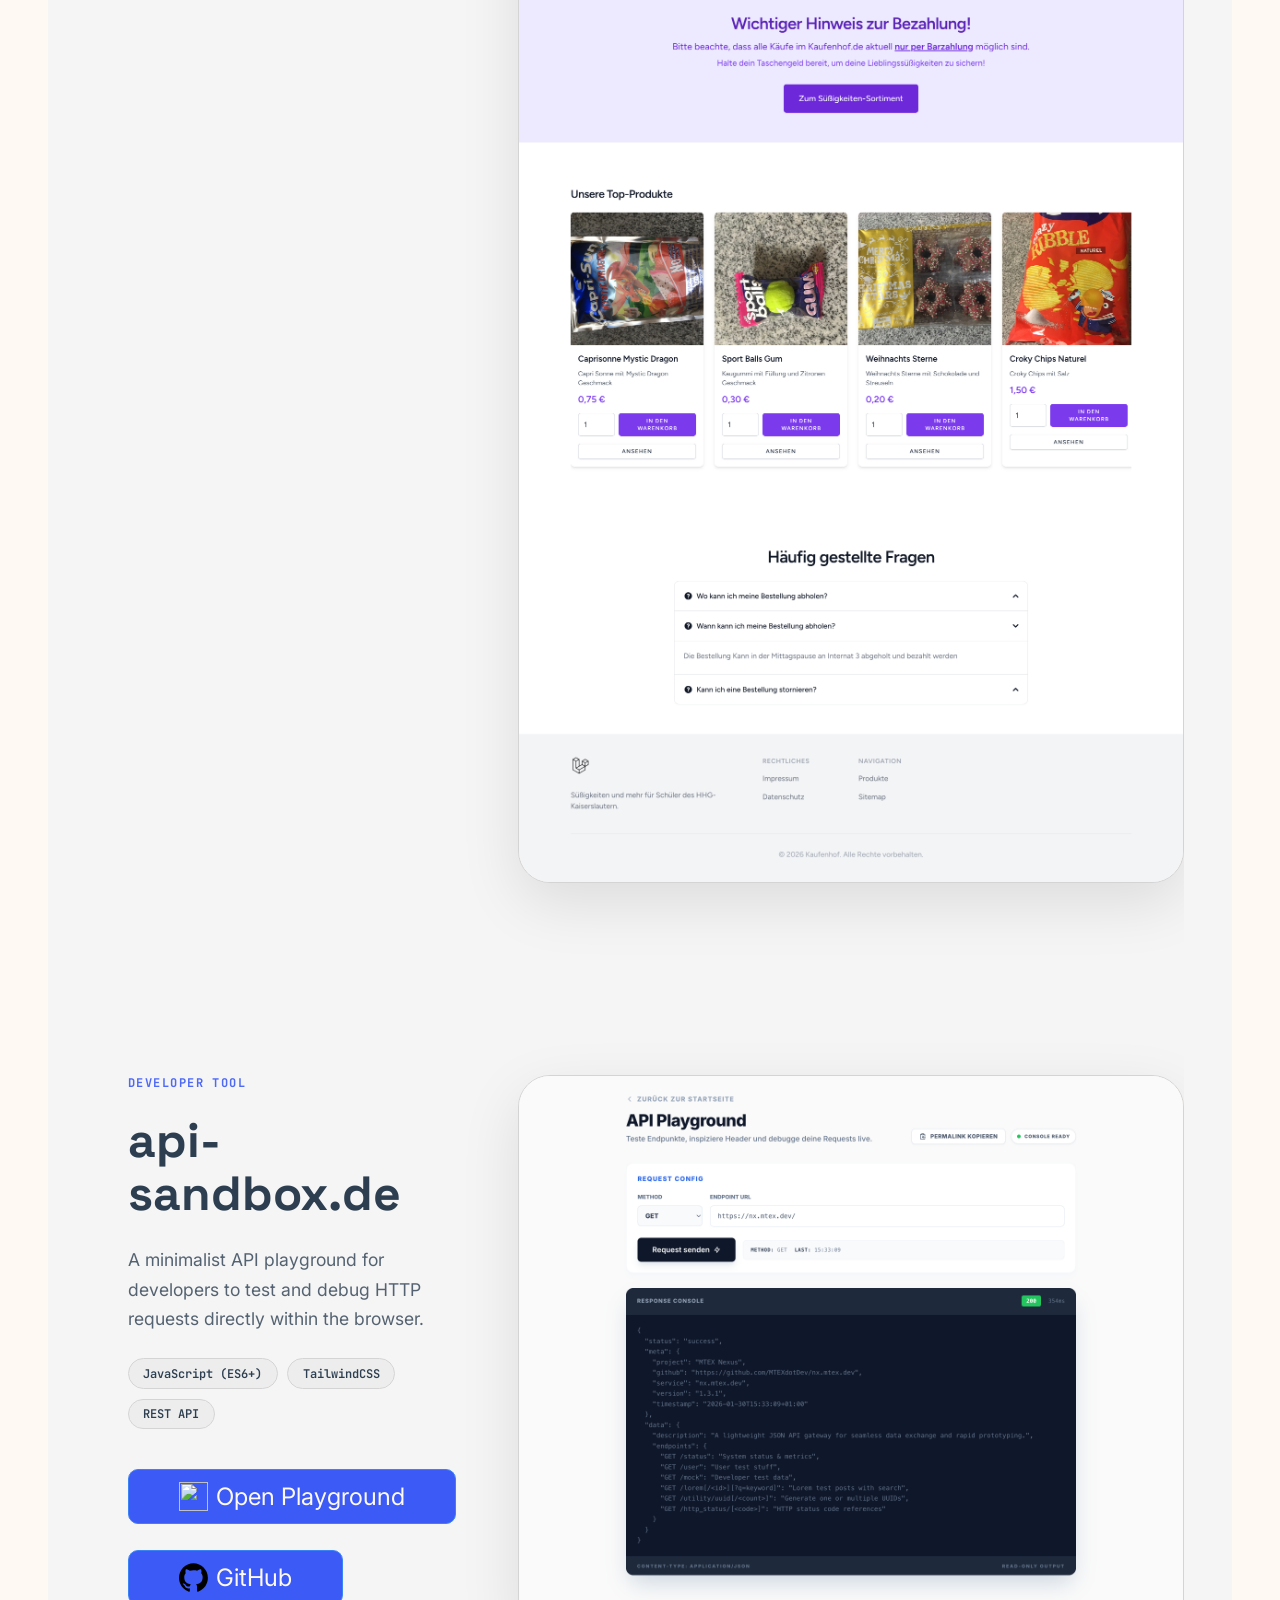
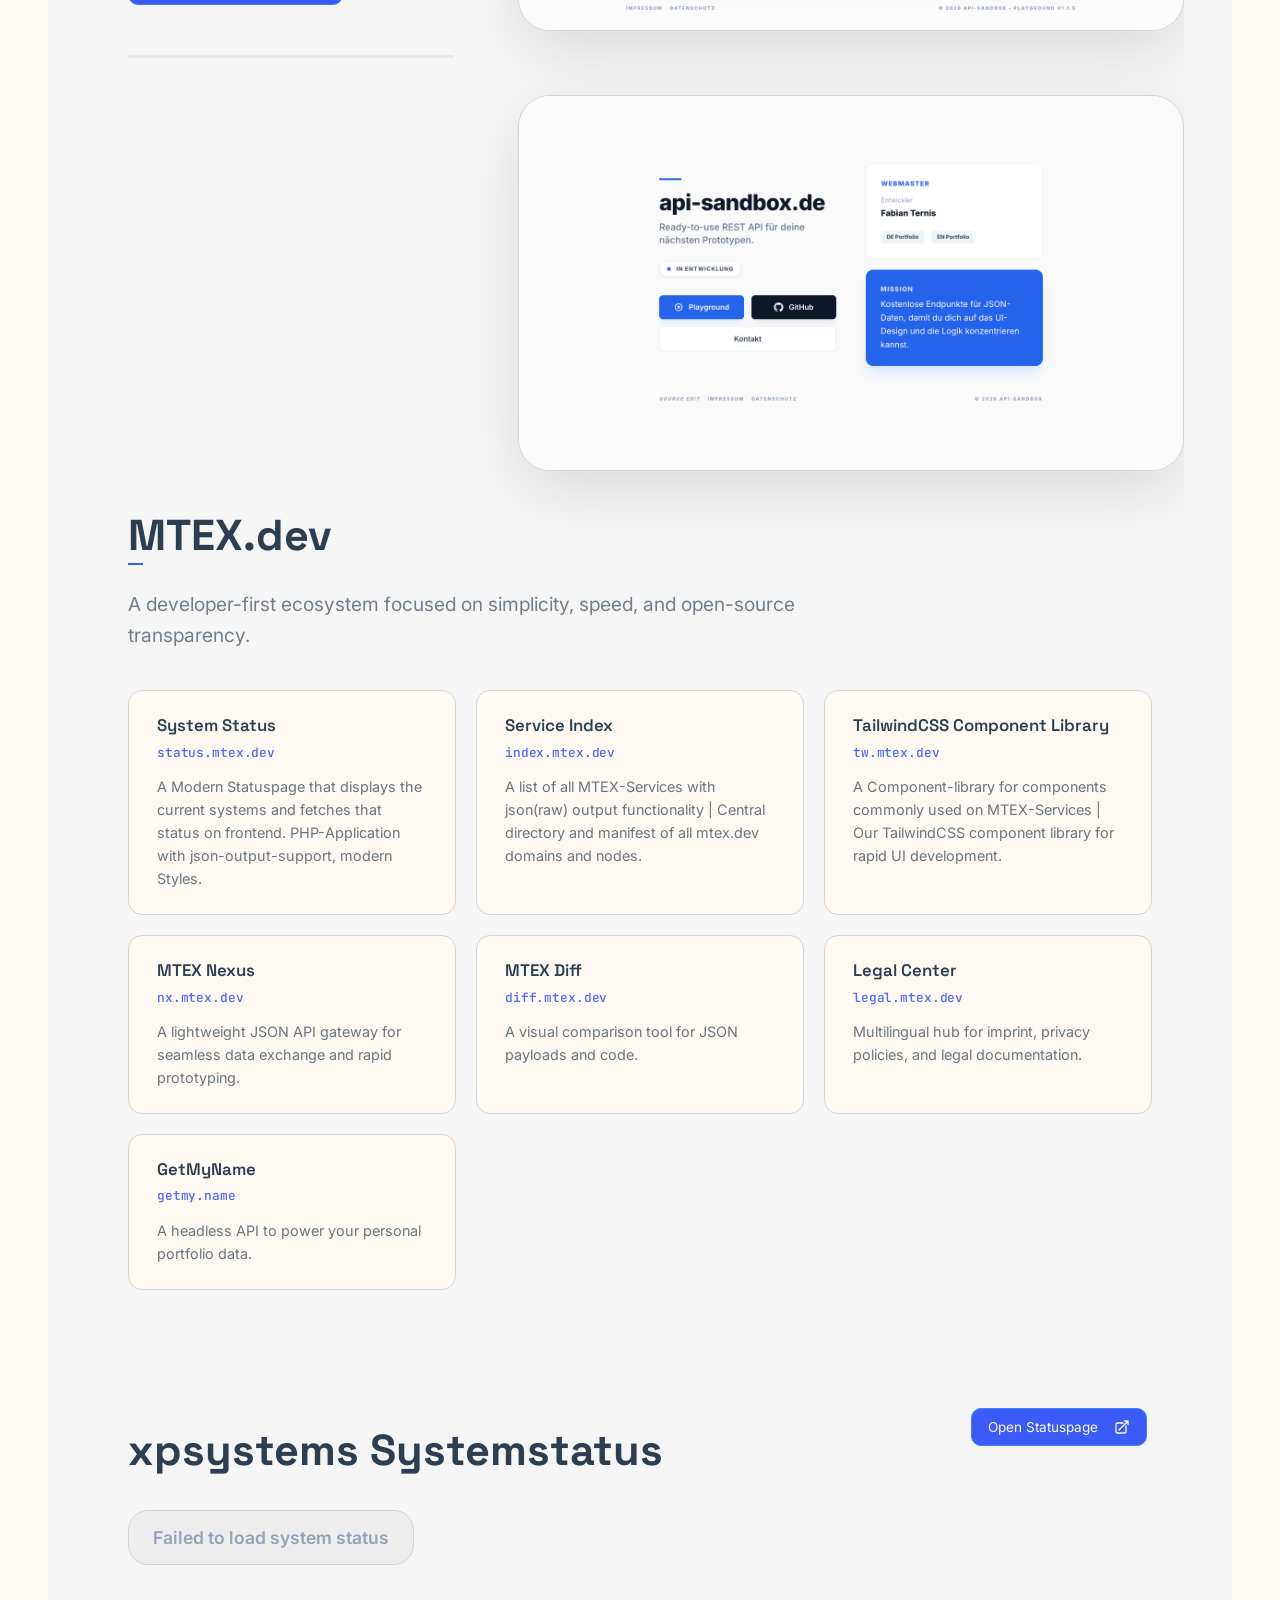
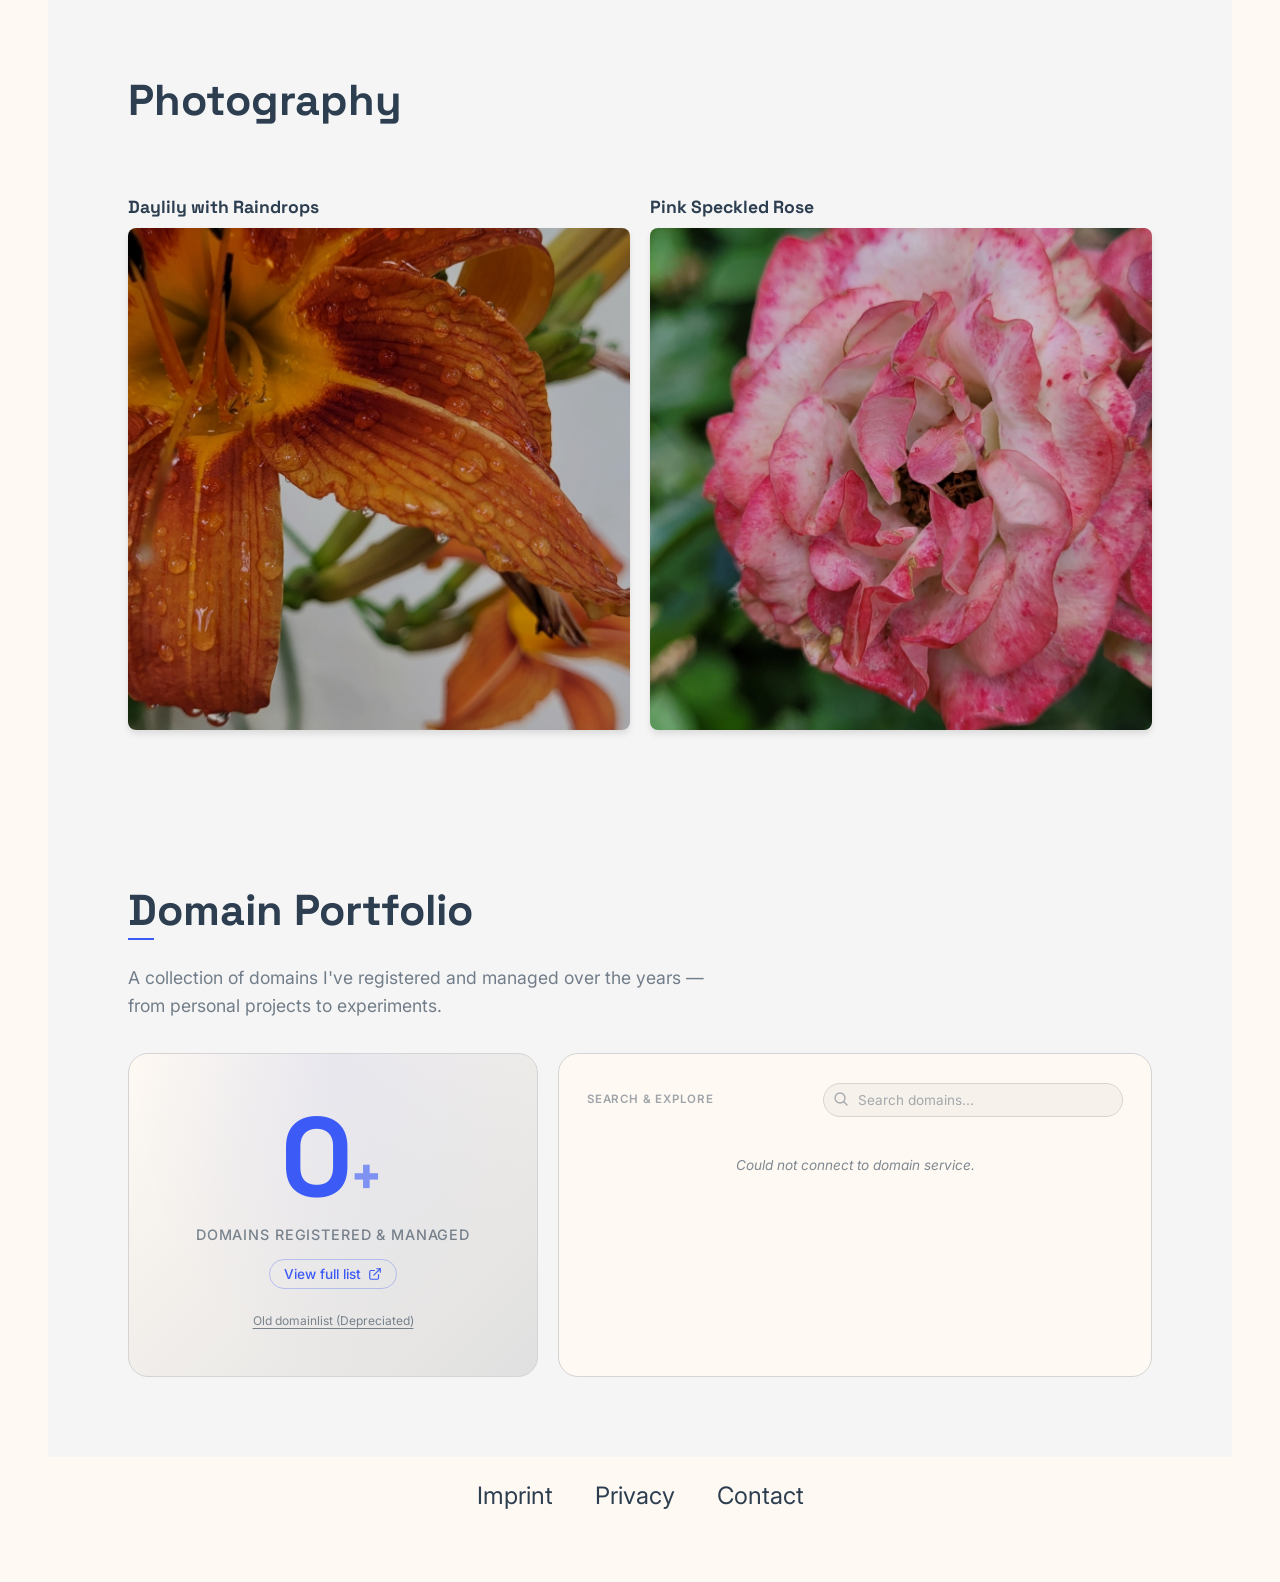
==== commit 84b954a6: "Work-Section is a BROKEN MESS" ====
--- a/new_index.html
+++ b/new_index.html
@@ -173,7 +173,7 @@
             <!-- Laravel -->
             <div class="tech-card">
               <div class="tech-icon-wrapper">
-                <img src="assets/img/technologies/laravel-2.svg" alt="Laravel" class="tech-icon" loading="lazy">
+                <img src="assets/svg/technologies/laravel-2.svg" alt="Laravel" class="tech-icon" loading="lazy">
               </div>
               <div class="tech-info">
                 <h4 class="tech-name">Laravel</h4>
@@ -184,7 +184,7 @@
             <!-- PHP -->
             <div class="tech-card">
               <div class="tech-icon-wrapper">
-                <img src="assets/img/technologies/php-6.svg" alt="PHP" class="tech-icon" loading="lazy">
+                <img src="assets/svg/technologies/php-6.svg" alt="PHP" class="tech-icon" loading="lazy">
               </div>
               <div class="tech-info">
                 <h4 class="tech-name">PHP</h4>
@@ -195,7 +195,7 @@
             <!-- JavaScript -->
             <div class="tech-card">
               <div class="tech-icon-wrapper">
-                <img src="assets/img/technologies/javascript-1.svg" alt="JavaScript" class="tech-icon" loading="lazy">
+                <img src="assets/svg/technologies/javascript-1.svg" alt="JavaScript" class="tech-icon" loading="lazy">
               </div>
               <div class="tech-info">
                 <h4 class="tech-name">JavaScript</h4>
@@ -206,7 +206,7 @@
             <!-- Tailwind -->
             <div class="tech-card">
               <div class="tech-icon-wrapper">
-                <img src="assets/img/technologies/tailwind-css-2.svg" alt="Tailwind CSS" class="tech-icon" loading="lazy">
+                <img src="assets/svg/technologies/tailwind-css-2.svg" alt="Tailwind CSS" class="tech-icon" loading="lazy">
               </div>
               <div class="tech-info">
                 <h4 class="tech-name">Tailwind</h4>
@@ -217,7 +217,7 @@
             <!-- MySQL -->
             <div class="tech-card">
               <div class="tech-icon-wrapper">
-                <img src="assets/img/technologies/mysql-logo-pure.svg" alt="MySQL" class="tech-icon" loading="lazy">
+                <img src="assets/svg/technologies/mysql-logo-pure.svg" alt="MySQL" class="tech-icon" loading="lazy">
               </div>
               <div class="tech-info">
                 <h4 class="tech-name">MySQL</h4>
@@ -228,7 +228,7 @@
             <!-- Docker -->
             <div class="tech-card">
               <div class="tech-icon-wrapper">
-                <img src="assets/img/technologies/docker-4.svg" alt="Docker" class="tech-icon" loading="lazy">
+                <img src="assets/svg/technologies/docker-4.svg" alt="Docker" class="tech-icon" loading="lazy">
               </div>
               <div class="tech-info">
                 <h4 class="tech-name">Docker</h4>
@@ -239,7 +239,7 @@
             <!-- Gemini AI -->
             <div class="tech-card">
               <div class="tech-icon-wrapper">
-                <img src="assets/img/technologies/gemini-icon-logo.svg" alt="Gemini AI" class="tech-icon" loading="lazy">
+                <img src="assets/svg/technologies/gemini-icon-logo.svg" alt="Gemini AI" class="tech-icon" loading="lazy">
               </div>
               <div class="tech-info">
                 <h4 class="tech-name">Gemini</h4>
@@ -250,7 +250,7 @@
             <!-- Cloudflare -->
             <div class="tech-card">
               <div class="tech-icon-wrapper">
-                <img src="assets/img/technologies/cloudflare.svg" alt="Cloudflare" class="tech-icon" loading="lazy">
+                <img src="assets/svg/technologies/cloudflare.svg" alt="Cloudflare" class="tech-icon" loading="lazy">
               </div>
               <div class="tech-info">
                 <h4 class="tech-name">Cloudflare</h4>
@@ -261,7 +261,7 @@
             <!-- Ubuntu -->
             <div class="tech-card">
               <div class="tech-icon-wrapper">
-                <img src="assets/img/technologies/ubuntu-4.svg" alt="Ubuntu" class="tech-icon" loading="lazy">
+                <img src="assets/svg/technologies/ubuntu-4.svg" alt="Ubuntu" class="tech-icon" loading="lazy">
               </div>
               <div class="tech-info">
                 <h4 class="tech-name">Ubuntu</h4>
@@ -272,7 +272,7 @@
              <!-- Git -->
              <div class="tech-card">
               <div class="tech-icon-wrapper">
-                <img src="assets/img/technologies/git-icon.svg" alt="Git" class="tech-icon" loading="lazy">
+                <img src="assets/svg/technologies/git-icon.svg" alt="Git" class="tech-icon" loading="lazy">
               </div>
               <div class="tech-info">
                 <h4 class="tech-name">Git</h4>
@@ -291,7 +291,7 @@
           <div class="projects-container">
             <!-- Project: ivoternis.de -->
             <article class="project-item" data-project="ivoternis">
-              <div class="project-info-sticky">
+              <div class="sticky roject-info-sticky project-info">
                 <div class="project-badge">Personal Project</div>
                 <h3 class="project-title">ivoternis.de</h3>
                 <div class="project-description">
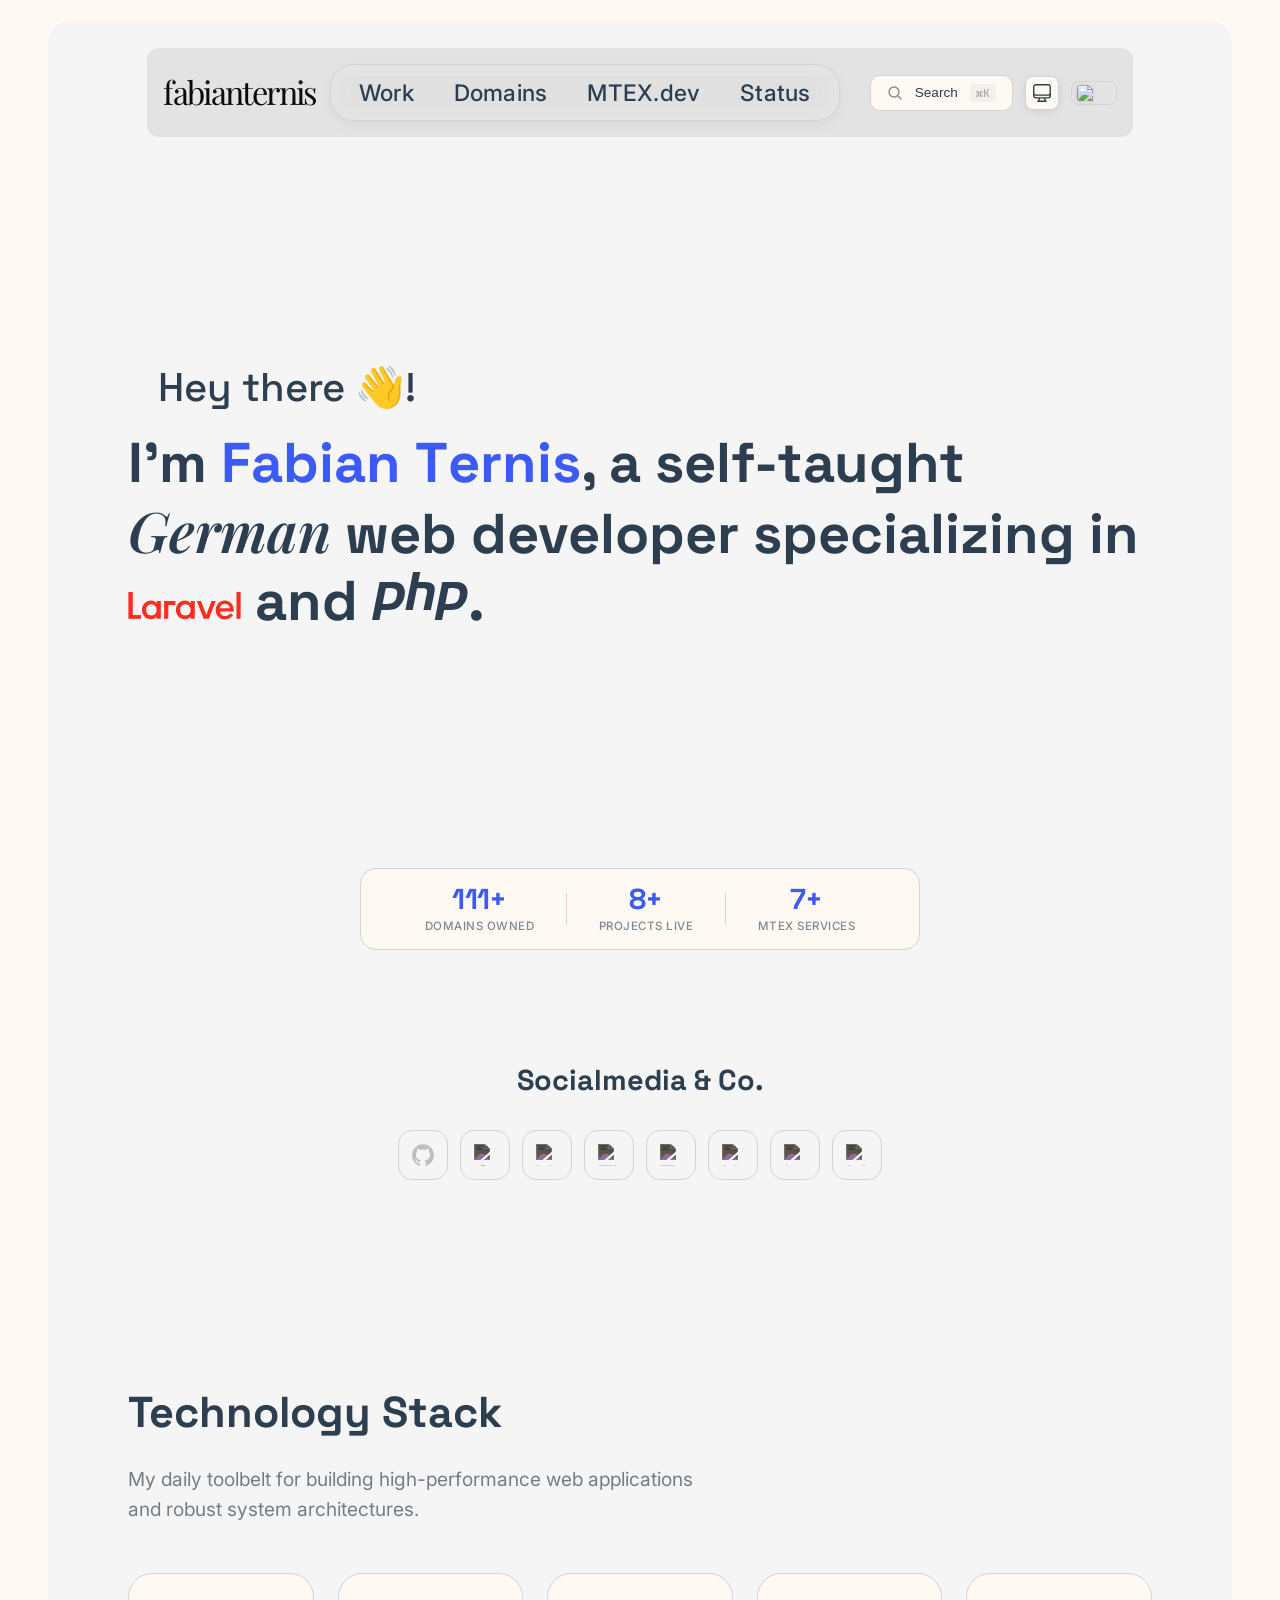
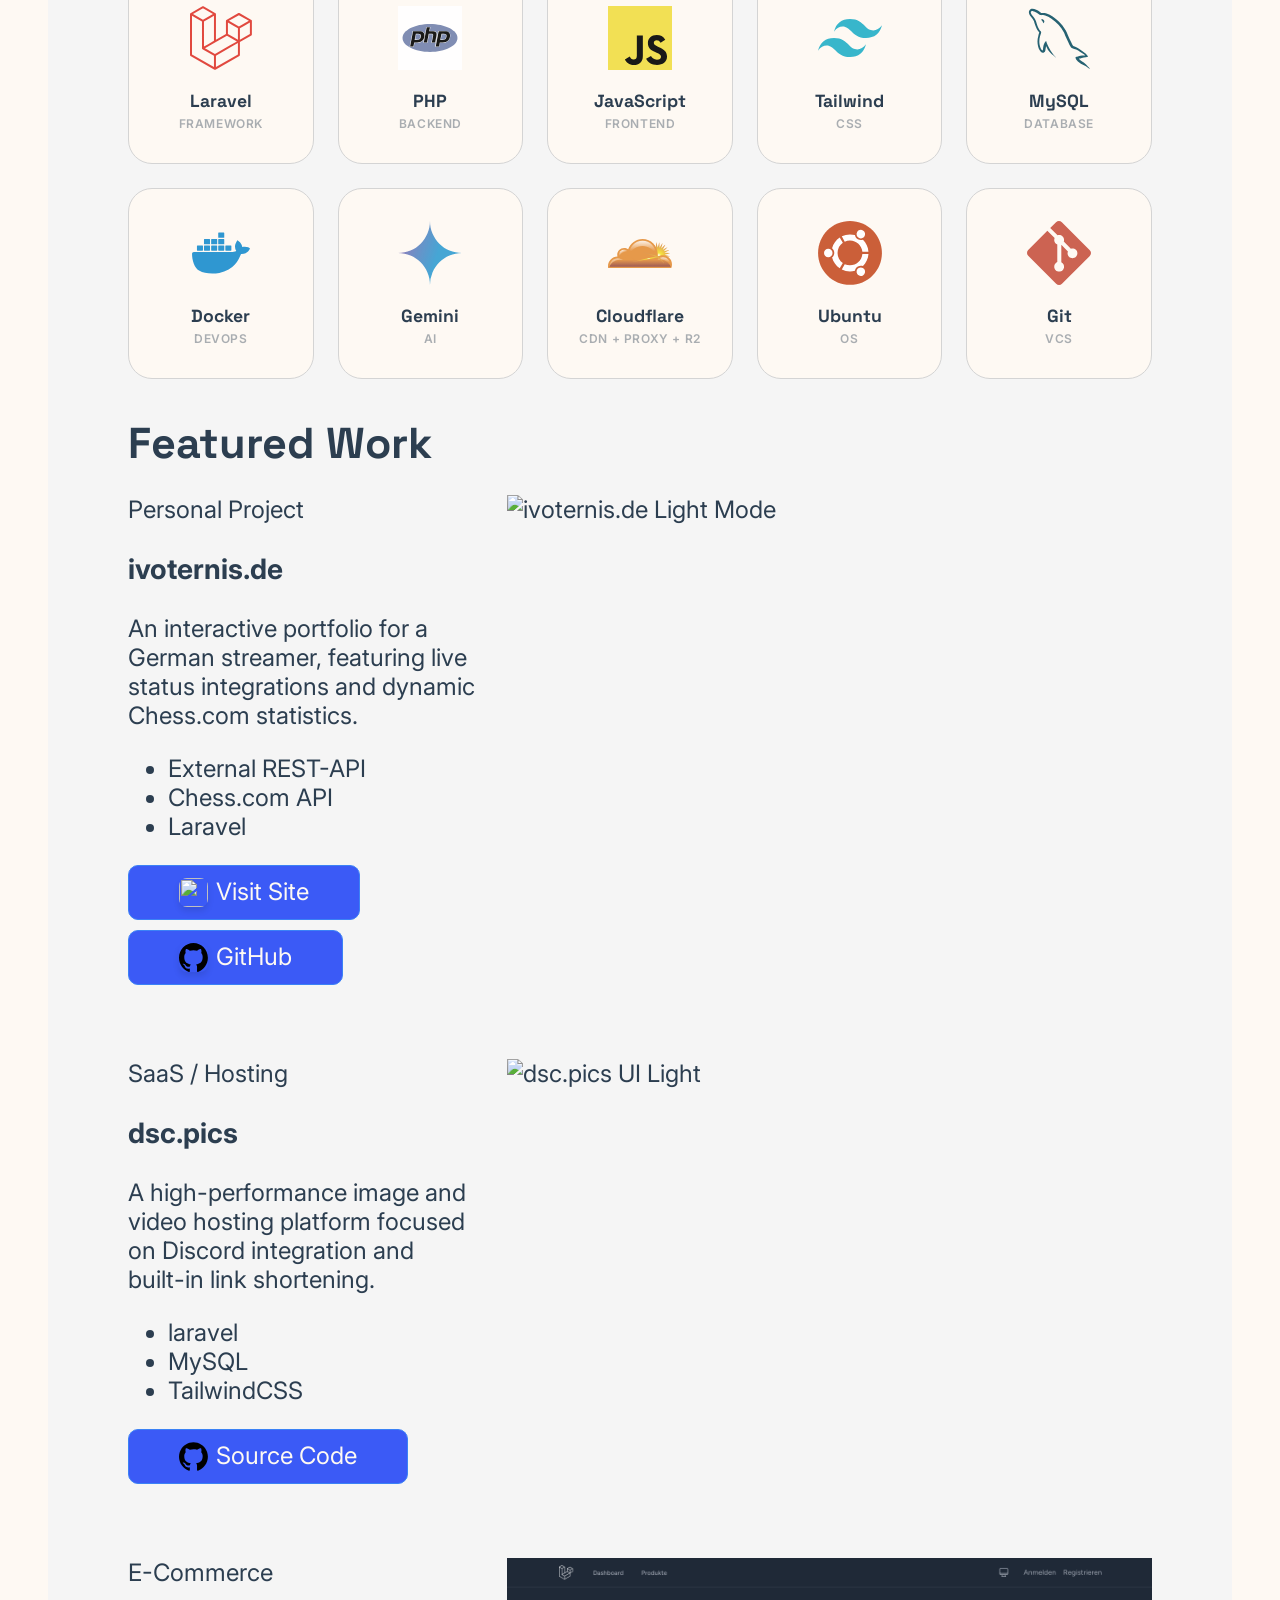
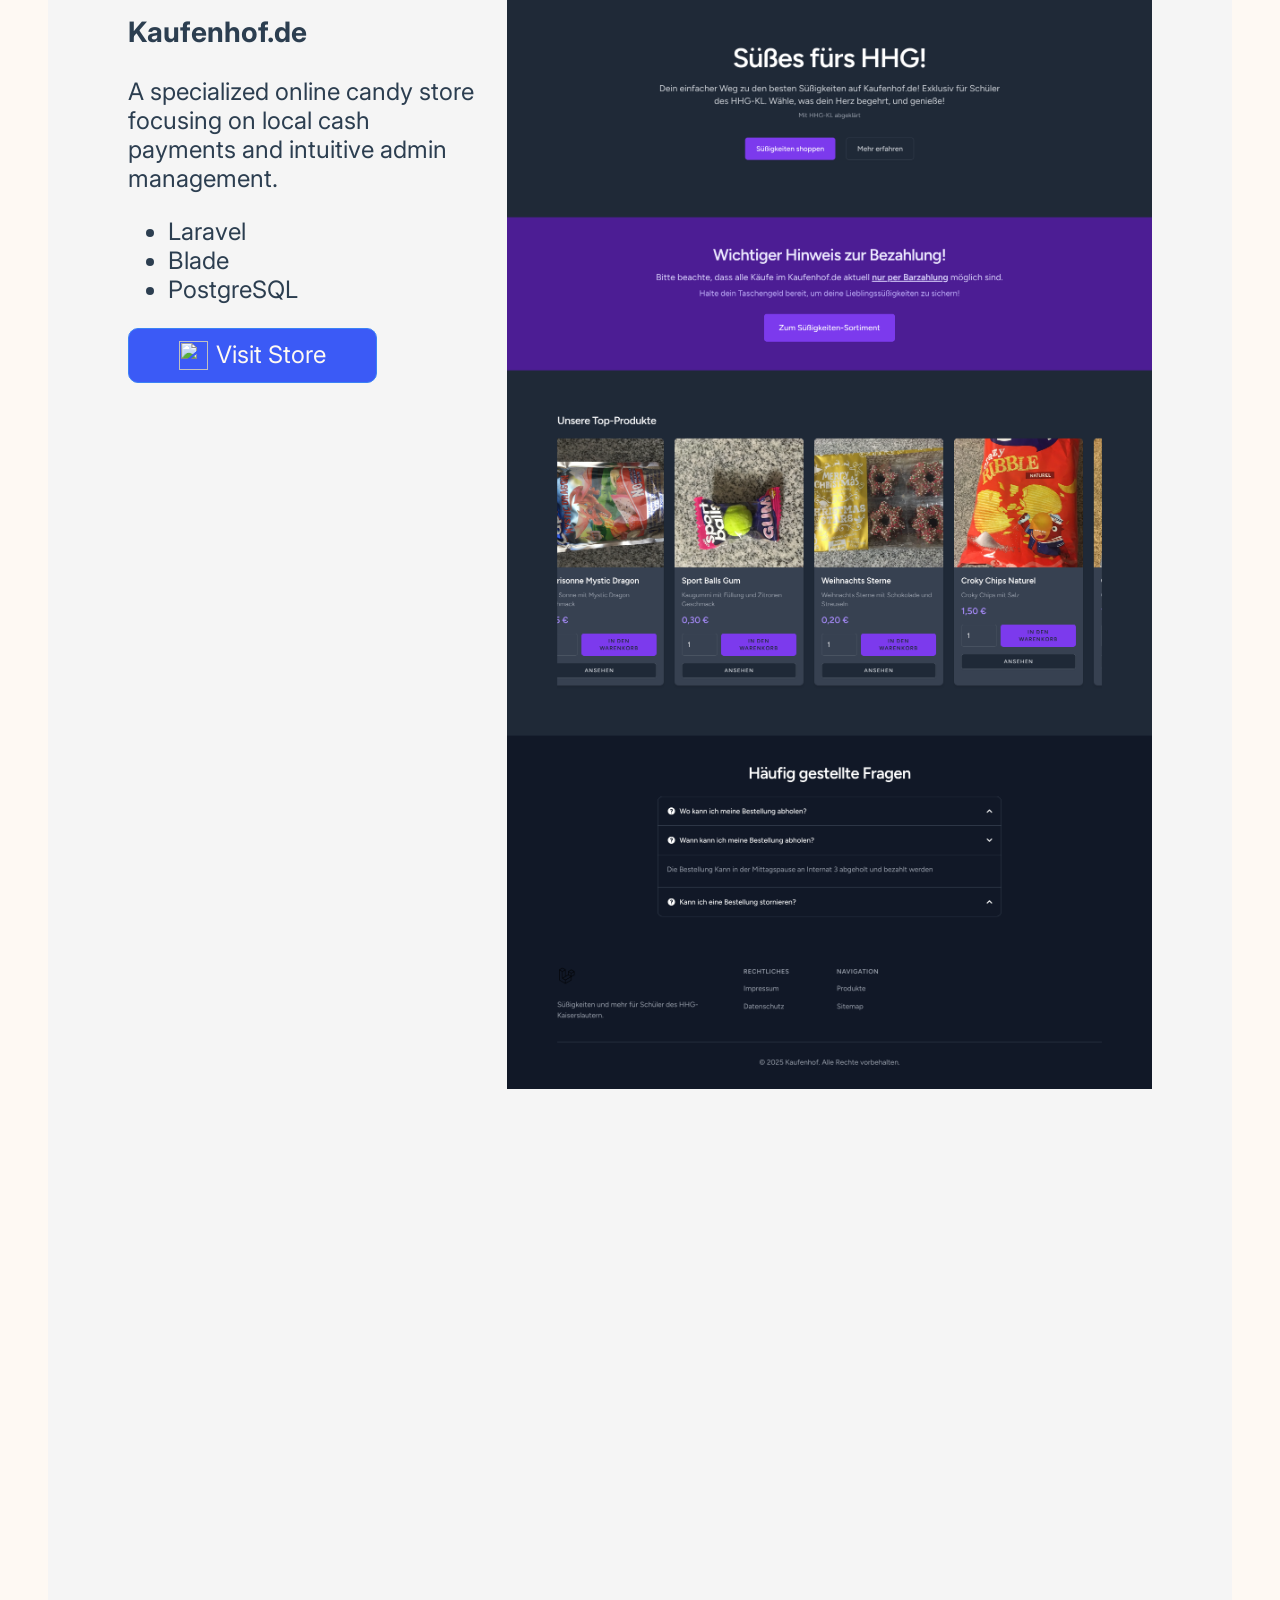
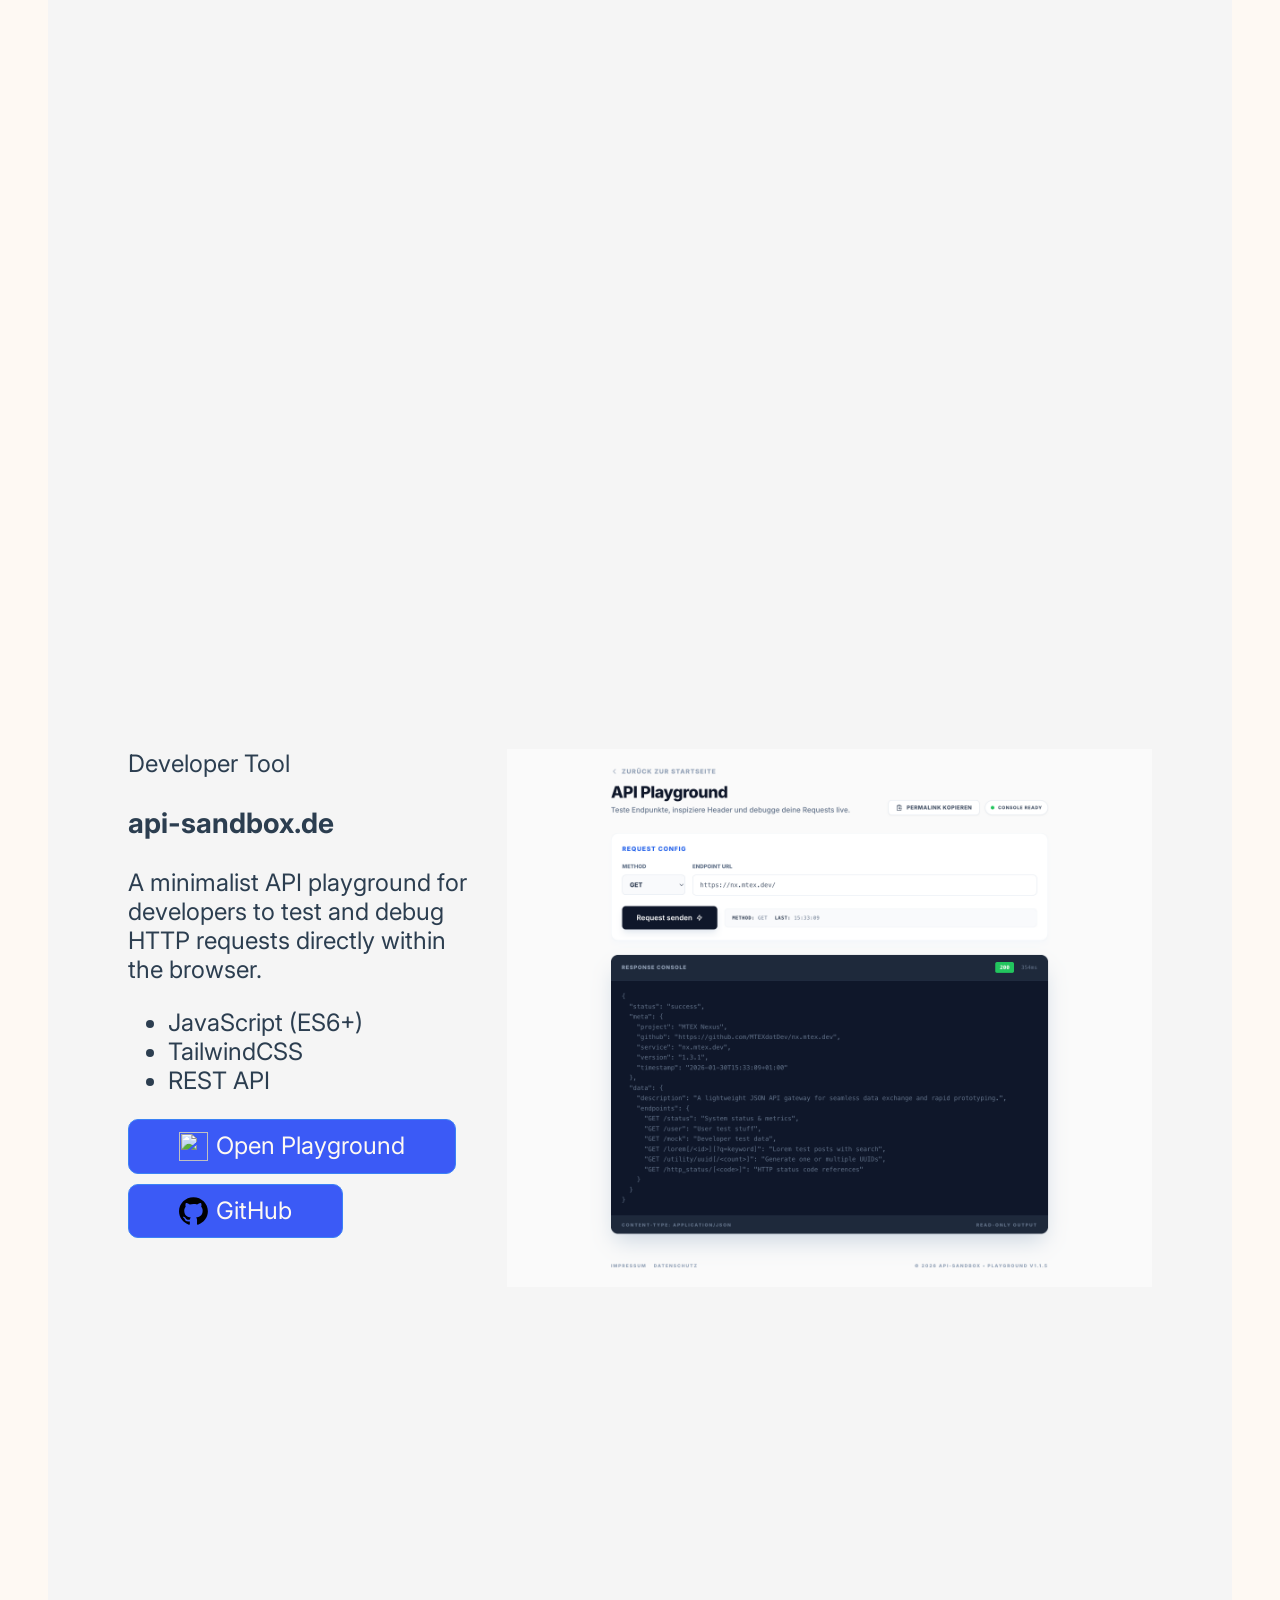
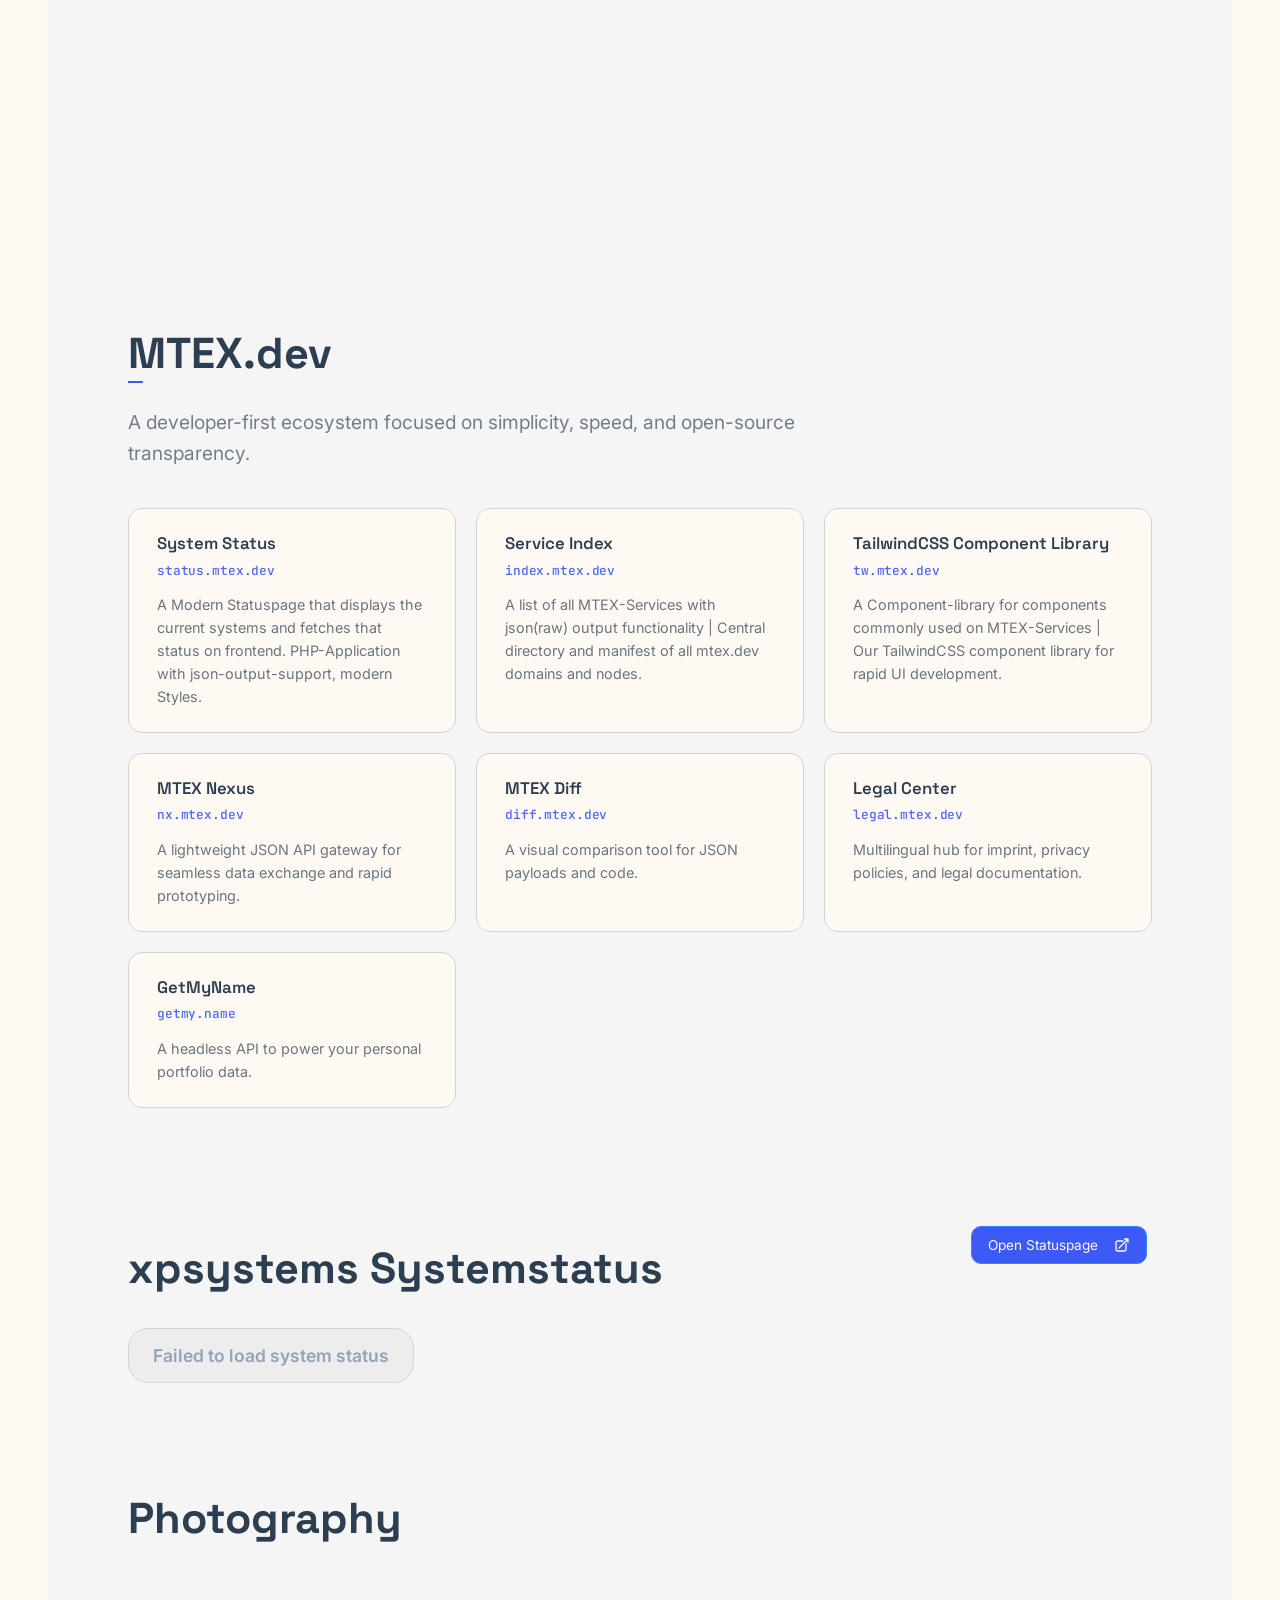
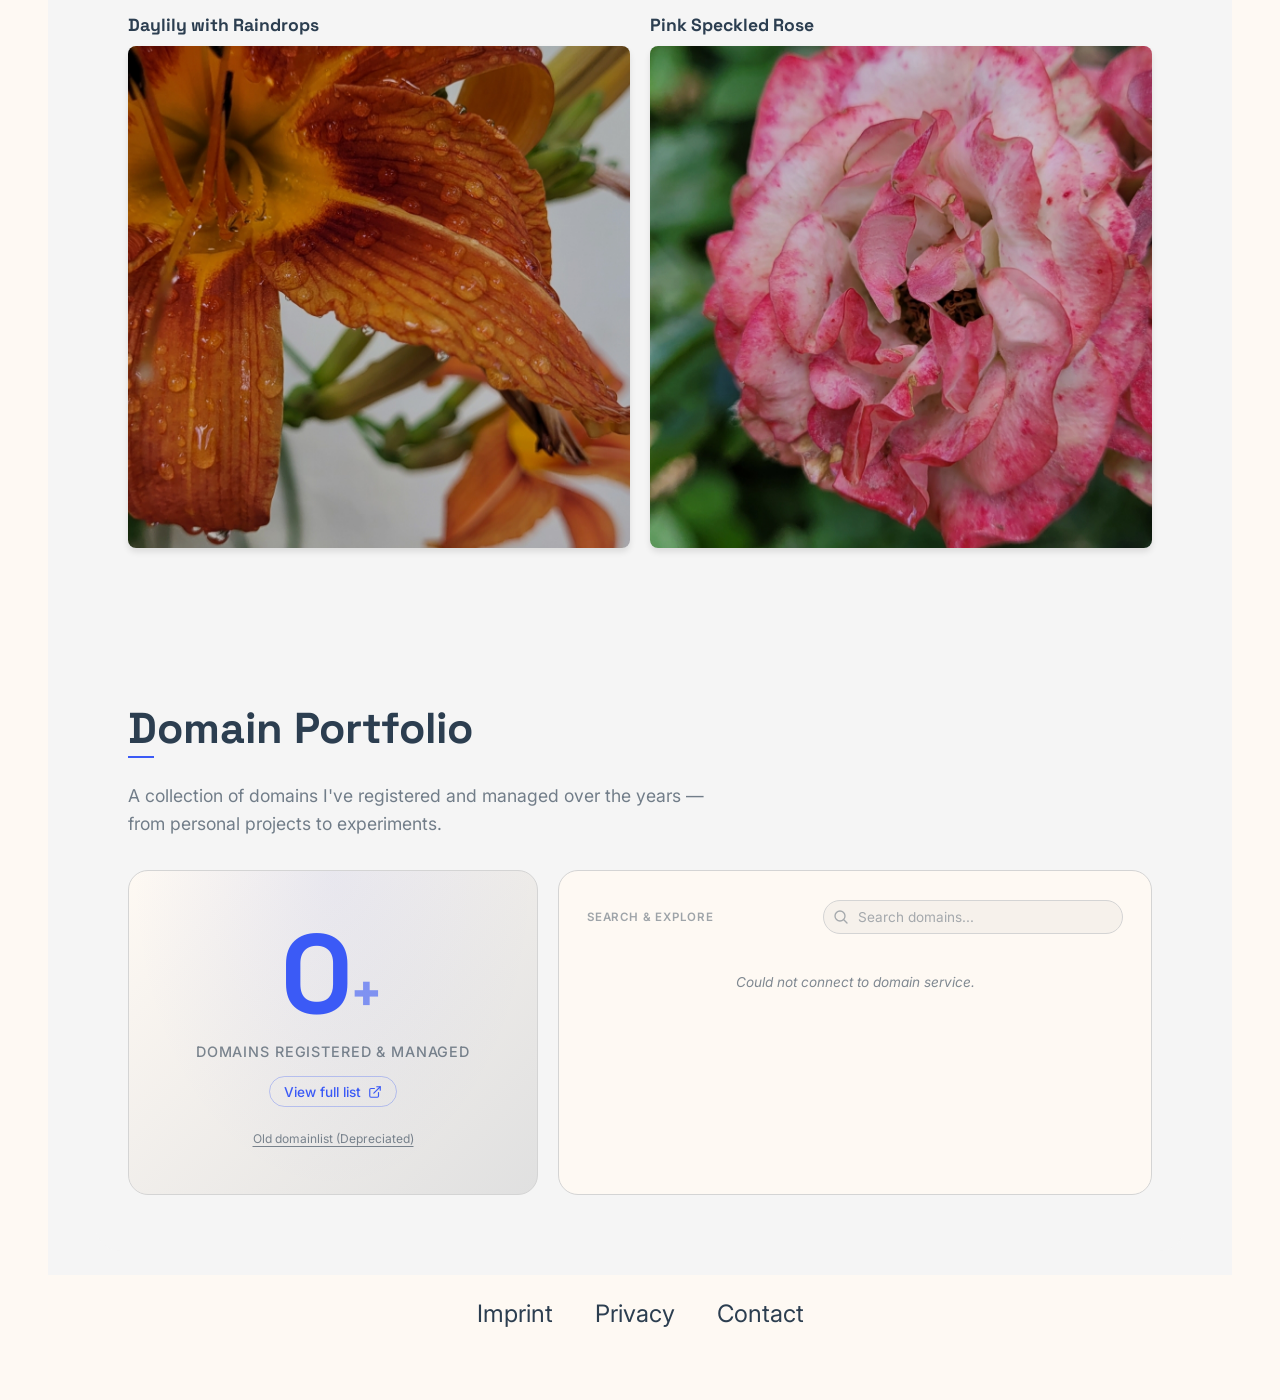
==== commit 947b55c3: "Some Css but still broken Stuff" ====
--- a/new_index.html
+++ b/new_index.html
@@ -17,6 +17,11 @@
       visibility: hidden;
     }
   </style>
+  <script>
+    document.addEventListener("DOMContentLoaded", () => {
+      document.querySelectorAll('.project-image-dark').forEach((img) => { img.classList.add('HIDDEN'); });
+    });
+  </script>
   <body class="scrolled">
     <div class="top-bg"></div>
     <nav>
@@ -291,7 +296,7 @@
           <div class="projects-container">
             <!-- Project: ivoternis.de -->
             <article class="project-item" data-project="ivoternis">
-              <div class="sticky roject-info-sticky project-info">
+              <div class="sticky photography-item project-info">
                 <div class="project-badge">Personal Project</div>
                 <h3 class="project-title">ivoternis.de</h3>
                 <div class="project-description">
@@ -301,7 +306,7 @@
                 <ul class="technology-tags" aria-label="Used Technologies">
                   <li class="technology-tag">External REST-API</li>
                   <li class="technology-tag">Chess.com API</li>
-                  <li class="technology-tag"><svg class="tag-logo" viewBox="0 0 96.17000000000002 48.124" xmlns="http://www.w3.org/2000/svg" width="96" height="48"><path fill="currentColor" d="M7.579 10.123h14.204c4.169.035 7.19 1.237 9.063 3.604s2.491 5.6 1.855 9.699c-.247 1.873-.795 3.71-1.643 5.512a16.385 16.385 0 0 1-3.392 4.876c-1.767 1.837-3.657 3.003-5.671 3.498s-4.099.742-6.254.742h-6.36l-2.014 10.07H0zm6.201 6.042l-3.18 15.9c.212.035.424.053.636.053h.742c3.392.035 6.219-.3 8.48-1.007 2.261-.742 3.781-3.321 4.558-7.738.636-3.71 0-5.848-1.908-6.413-1.873-.565-4.222-.83-7.049-.795-.424.035-.83.053-1.219.053h-1.113zM41.093 0h7.314L46.34 10.123h6.572c3.604.071 6.289.813 8.056 2.226 1.802 1.413 2.332 4.099 1.59 8.056l-3.551 17.649h-7.42L54.979 21.2c.353-1.767.247-3.021-.318-3.763s-1.784-1.113-3.657-1.113l-5.883-.053-4.346 21.783h-7.314zM70.412 10.123h14.204c4.169.035 7.19 1.237 9.063 3.604s2.491 5.6 1.855 9.699c-.247 1.873-.795 3.71-1.643 5.512a16.385 16.385 0 0 1-3.392 4.876c-1.767 1.837-3.657 3.003-5.671 3.498s-4.099.742-6.254.742h-6.36L70.2 48.124h-7.367zm6.201 6.042l-3.18 15.9c.212.035.424.053.636.053h.742c3.392.035 6.219-.3 8.48-1.007 2.261-.742 3.781-3.321 4.558-7.738.636-3.71 0-5.848-1.908-6.413-1.873-.565-4.222-.83-7.049-.795-.424.035-.83.053-1.219.053H76.56z"/></svg></li>
+                  <li class="technology-tag">Laravel</li>
                 </ul>
                 <div class="project-links">
                   <a href="https://ivoternis.de" class="project-link button" target="_blank" rel="noopener noreferrer"><img src="assets/svg/open-link.svg" class="button-icon" alt="" aria-hidden="true" />Visit Site</a>
@@ -314,11 +319,7 @@
               <div class="project-image-column">
                 <div class="image-wrapper">
                   <img src="assets/img/projects/ivoternis-de-v3.png" alt="ivoternis.de Light Mode" class="project-image project-image-light" loading="lazy" />
-                  <img src="assets/img/projects/ivoternis-de-v3.png" alt="ivoternis.de Dark Mode" class="project-image project-image-dark" loading="lazy" />
-                </div>
-                <div class="image-wrapper">
-                  <img src="assets/img/projects/ivoternis-de.png" alt="ivoternis.de Classic Light" class="project-image project-image-light" loading="lazy" />
-                  <img src="assets/img/projects/ivoternis-de.png" alt="ivoternis.de Classic Dark" class="project-image project-image-dark" loading="lazy" />
+                  <img src="assets/img/projects/ivoternis-de-v3.png" alt="ivoternis.de Dark Mode" class="project-image project-image-dark " loading="lazy" />
                 </div>
               </div>
             </article>
@@ -333,7 +334,7 @@
                   <span data-language="en">A high-performance image and video hosting platform focused on Discord integration and built-in link shortening.</span>
                 </div>
                 <ul class="technology-tags" aria-label="Used Technologies">
-                  <li class="technology-tag"><svg class="tag-logo" viewBox="0 0 96.17000000000002 48.124" xmlns="http://www.w3.org/2000/svg" width="96" height="48"><path fill="currentColor" d="M7.579 10.123h14.204c4.169.035 7.19 1.237 9.063 3.604s2.491 5.6 1.855 9.699c-.247 1.873-.795 3.71-1.643 5.512a16.385 16.385 0 0 1-3.392 4.876c-1.767 1.837-3.657 3.003-5.671 3.498s-4.099.742-6.254.742h-6.36l-2.014 10.07H0zm6.201 6.042l-3.18 15.9c.212.035.424.053.636.053h.742c3.392.035 6.219-.3 8.48-1.007 2.261-.742 3.781-3.321 4.558-7.738.636-3.71 0-5.848-1.908-6.413-1.873-.565-4.222-.83-7.049-.795-.424.035-.83.053-1.219.053h-1.113zM41.093 0h7.314L46.34 10.123h6.572c3.604.071 6.289.813 8.056 2.226 1.802 1.413 2.332 4.099 1.59 8.056l-3.551 17.649h-7.42L54.979 21.2c.353-1.767.247-3.021-.318-3.763s-1.784-1.113-3.657-1.113l-5.883-.053-4.346 21.783h-7.314zM70.412 10.123h14.204c4.169.035 7.19 1.237 9.063 3.604s2.491 5.6 1.855 9.699c-.247 1.873-.795 3.71-1.643 5.512a16.385 16.385 0 0 1-3.392 4.876c-1.767 1.837-3.657 3.003-5.671 3.498s-4.099.742-6.254.742h-6.36L70.2 48.124h-7.367zm6.201 6.042l-3.18 15.9c.212.035.424.053.636.053h.742c3.392.035 6.219-.3 8.48-1.007 2.261-.742 3.781-3.321 4.558-7.738.636-3.71 0-5.848-1.908-6.413-1.873-.565-4.222-.83-7.049-.795-.424.035-.83.053-1.219.053H76.56z"/></svg></li>
+                  <li class="technology-tag">laravel</li>
                   <li class="technology-tag">MySQL</li>
                   <li class="technology-tag">TailwindCSS</li>
                 </ul>
@@ -348,10 +349,6 @@
                 <div class="image-wrapper">
                   <img src="assets/img/projects/dsc-pics.png" alt="dsc.pics UI Light" class="project-image project-image-light" loading="lazy" />
                   <img src="assets/img/projects/dsc-pics.png" alt="dsc.pics UI Dark" class="project-image project-image-dark" loading="lazy" />
-                </div>
-                <div class="image-wrapper">
-                   <img src="assets/img/projects/screencapture-dsc-pics-test-2025-11-16-09_00_42.png" alt="dsc.pics Dashboard Light" class="project-image project-image-light" loading="lazy" />
-                   <img src="assets/img/projects/screencapture-dsc-pics-test-2025-11-16-09_00_42.png" alt="dsc.pics Dashboard Dark" class="project-image project-image-dark" loading="lazy" />
                 </div>
               </div>
             </article>
@@ -366,7 +363,7 @@
                   <span data-language="en">A specialized online candy store focusing on local cash payments and intuitive admin management.</span>
                 </div>
                 <ul class="technology-tags" aria-label="Used Technologies">
-                  <li class="technology-tag"><svg class="tag-logo" viewBox="0 0 96.17000000000002 48.124" xmlns="http://www.w3.org/2000/svg" width="96" height="48"><path fill="currentColor" d="M7.579 10.123h14.204c4.169.035 7.19 1.237 9.063 3.604s2.491 5.6 1.855 9.699c-.247 1.873-.795 3.71-1.643 5.512a16.385 16.385 0 0 1-3.392 4.876c-1.767 1.837-3.657 3.003-5.671 3.498s-4.099.742-6.254.742h-6.36l-2.014 10.07H0zm6.201 6.042l-3.18 15.9c.212.035.424.053.636.053h.742c3.392.035 6.219-.3 8.48-1.007 2.261-.742 3.781-3.321 4.558-7.738.636-3.71 0-5.848-1.908-6.413-1.873-.565-4.222-.83-7.049-.795-.424.035-.83.053-1.219.053h-1.113zM41.093 0h7.314L46.34 10.123h6.572c3.604.071 6.289.813 8.056 2.226 1.802 1.413 2.332 4.099 1.59 8.056l-3.551 17.649h-7.42L54.979 21.2c.353-1.767.247-3.021-.318-3.763s-1.784-1.113-3.657-1.113l-5.883-.053-4.346 21.783h-7.314zM70.412 10.123h14.204c4.169.035 7.19 1.237 9.063 3.604s2.491 5.6 1.855 9.699c-.247 1.873-.795 3.71-1.643 5.512a16.385 16.385 0 0 1-3.392 4.876c-1.767 1.837-3.657 3.003-5.671 3.498s-4.099.742-6.254.742h-6.36L70.2 48.124h-7.367zm6.201 6.042l-3.18 15.9c.212.035.424.053.636.053h.742c3.392.035 6.219-.3 8.48-1.007 2.261-.742 3.781-3.321 4.558-7.738.636-3.71 0-5.848-1.908-6.413-1.873-.565-4.222-.83-7.049-.795-.424.035-.83.053-1.219.053H76.56z"/></svg></li>
+                  <li class="technology-tag">Laravel</li>
                   <li class="technology-tag">Blade</li>
                   <li class="technology-tag">PostgreSQL</li>
                 </ul>
@@ -381,10 +378,6 @@
                 <div class="image-wrapper">
                   <img src="assets/img/projects/kaufenhof-de-v2.png" alt="Kaufenhof Store Light" class="project-image project-image-light" loading="lazy" />
                   <img src="assets/img/projects/kaufenhof-de-v2.png" alt="Kaufenhof Store Dark" class="project-image project-image-dark" loading="lazy" />
-                </div>
-                <div class="image-wrapper">
-                  <img src="assets/img/projects/kaufenhof-de.png" alt="Kaufenhof Classic Light" class="project-image project-image-light" loading="lazy" />
-                  <img src="assets/img/projects/kaufenhof-de.png" alt="Kaufenhof Classic Dark" class="project-image project-image-dark" loading="lazy" />
                 </div>
               </div>
             </article>
@@ -415,10 +408,6 @@
                 <div class="image-wrapper">
                   <img src="assets/img/projects/api-sandbox-de_playground.png" alt="API Sandbox Interface Light" class="project-image project-image-light" loading="lazy" />
                   <img src="assets/img/projects/api-sandbox-de_playground.png" alt="API Sandbox Interface Dark" class="project-image project-image-dark" loading="lazy" />
-                </div>
-                <div class="image-wrapper">
-                  <img src="assets/img/projects/api-sandbox-de.png" alt="API Sandbox Branding Light" class="project-image project-image-light" loading="lazy" />
-                  <img src="assets/img/projects/api-sandbox-de.png" alt="API Sandbox Branding Dark" class="project-image project-image-dark" loading="lazy" />
                 </div>
               </div>
             </article>
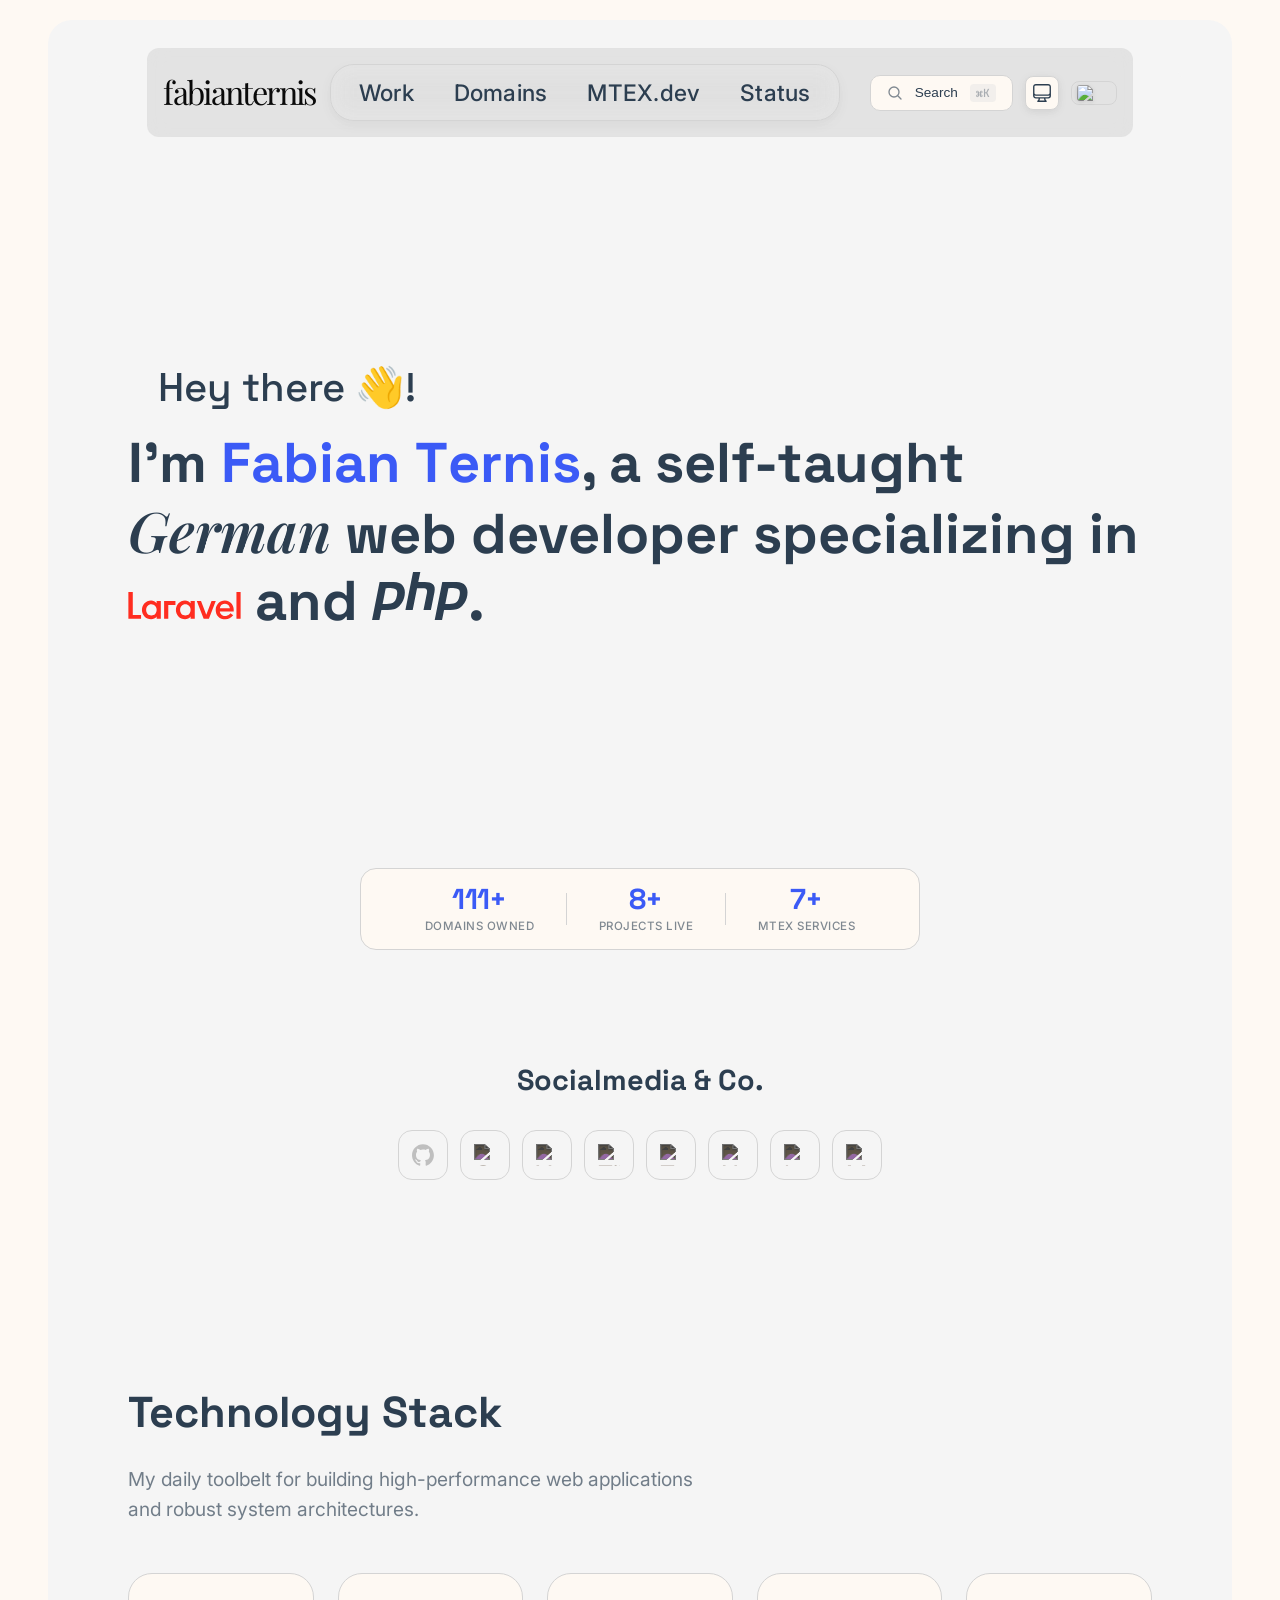
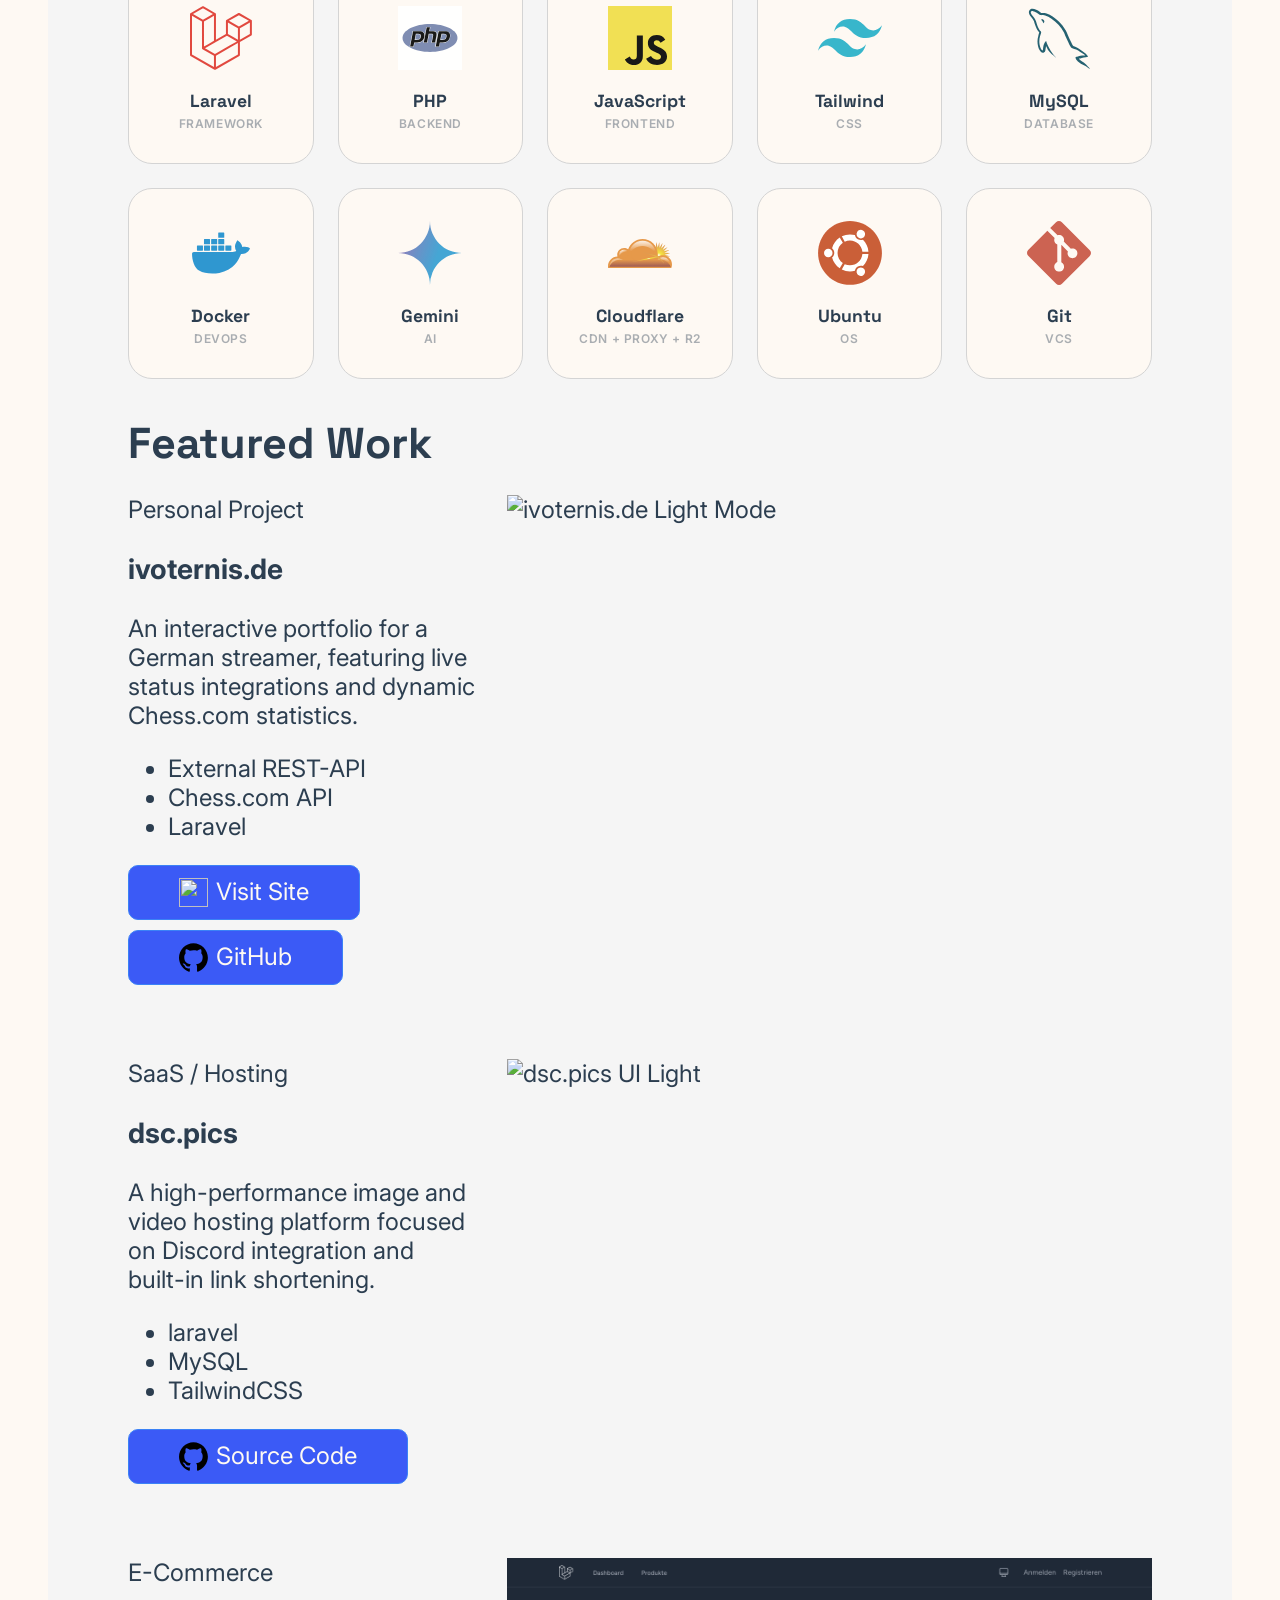
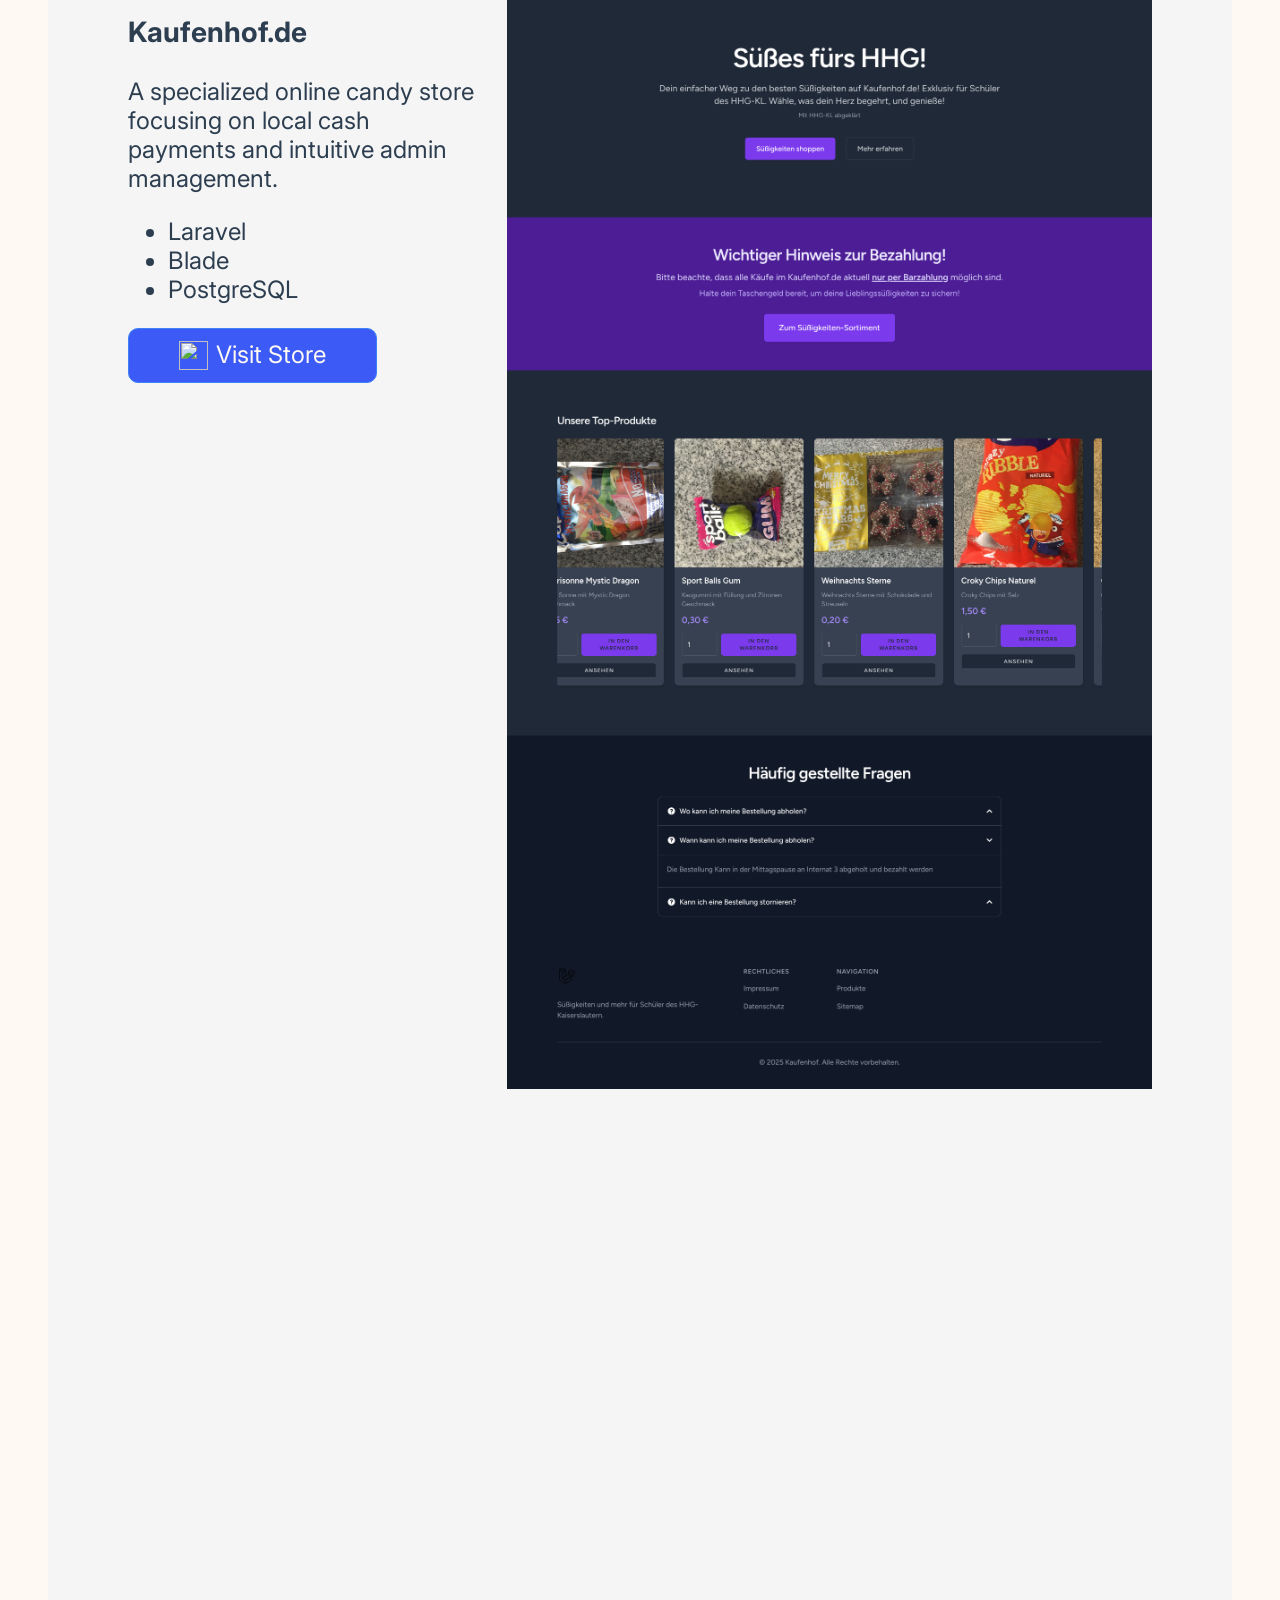
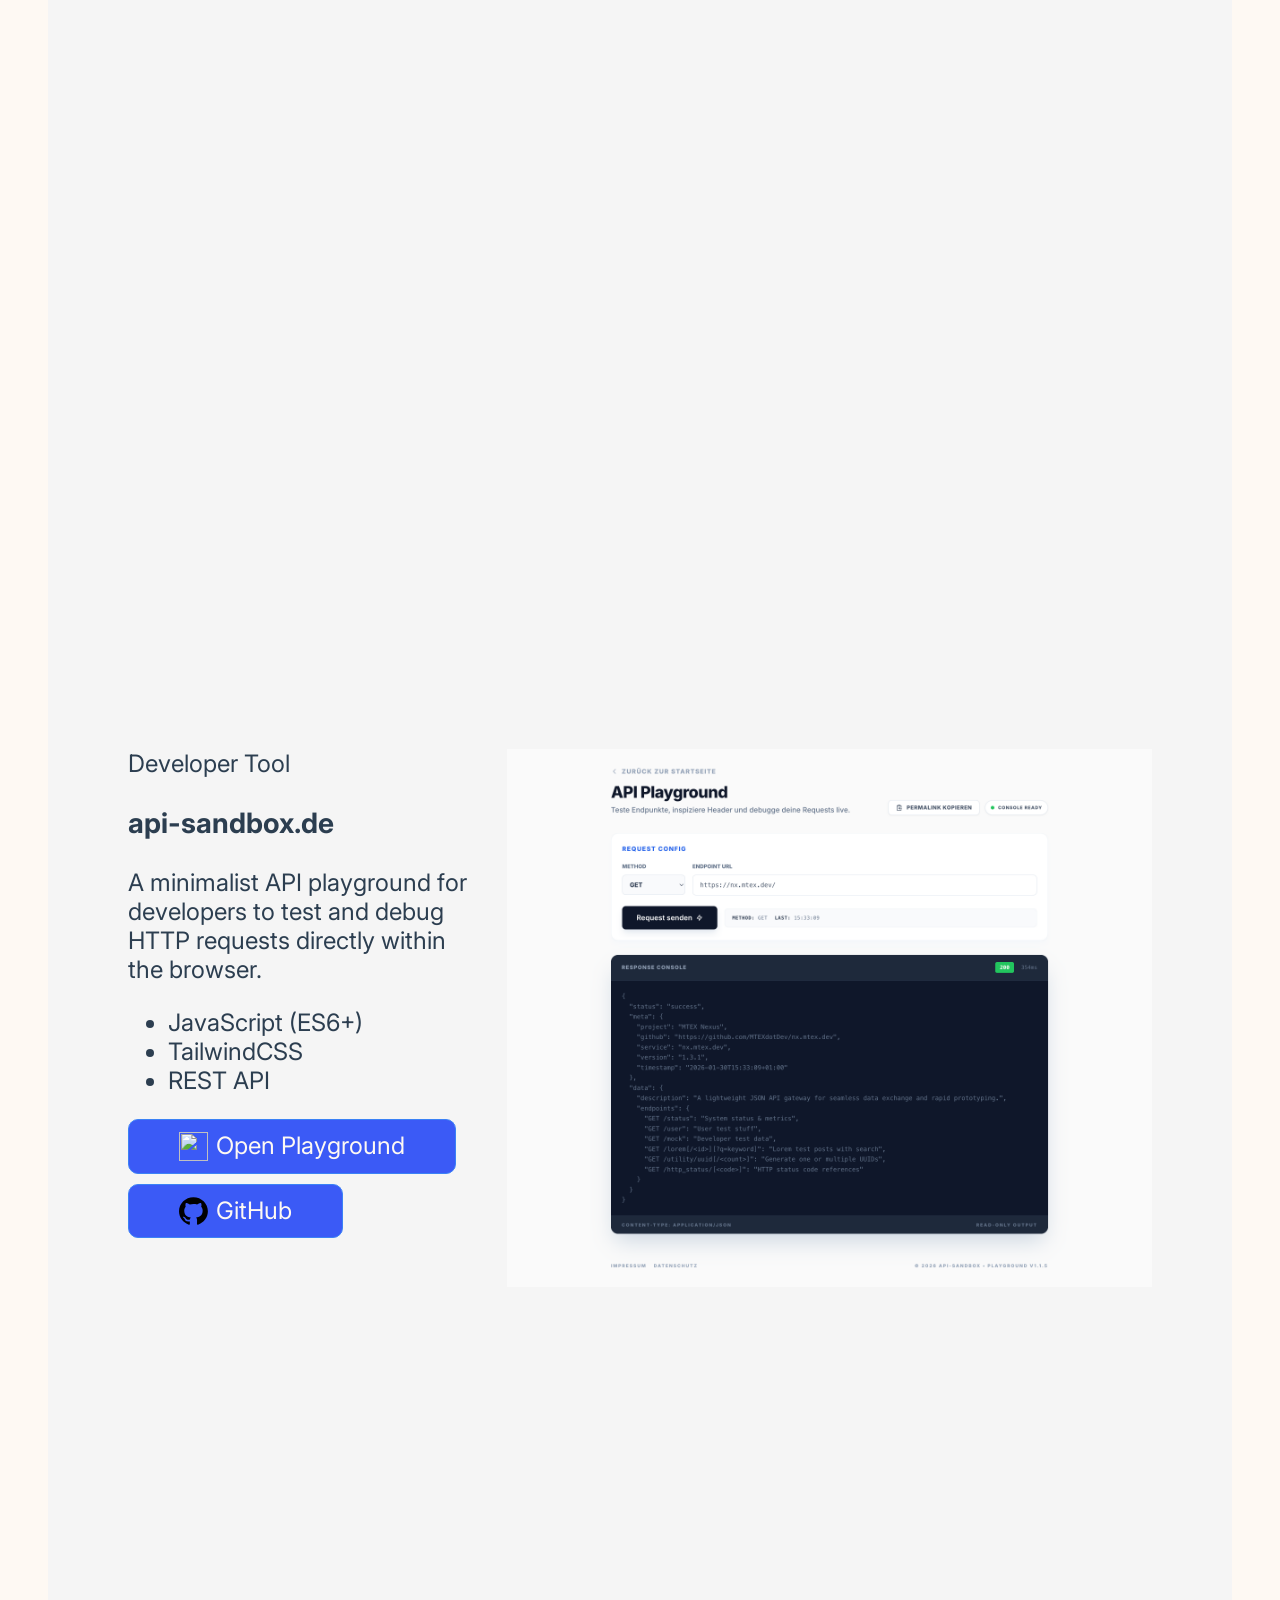
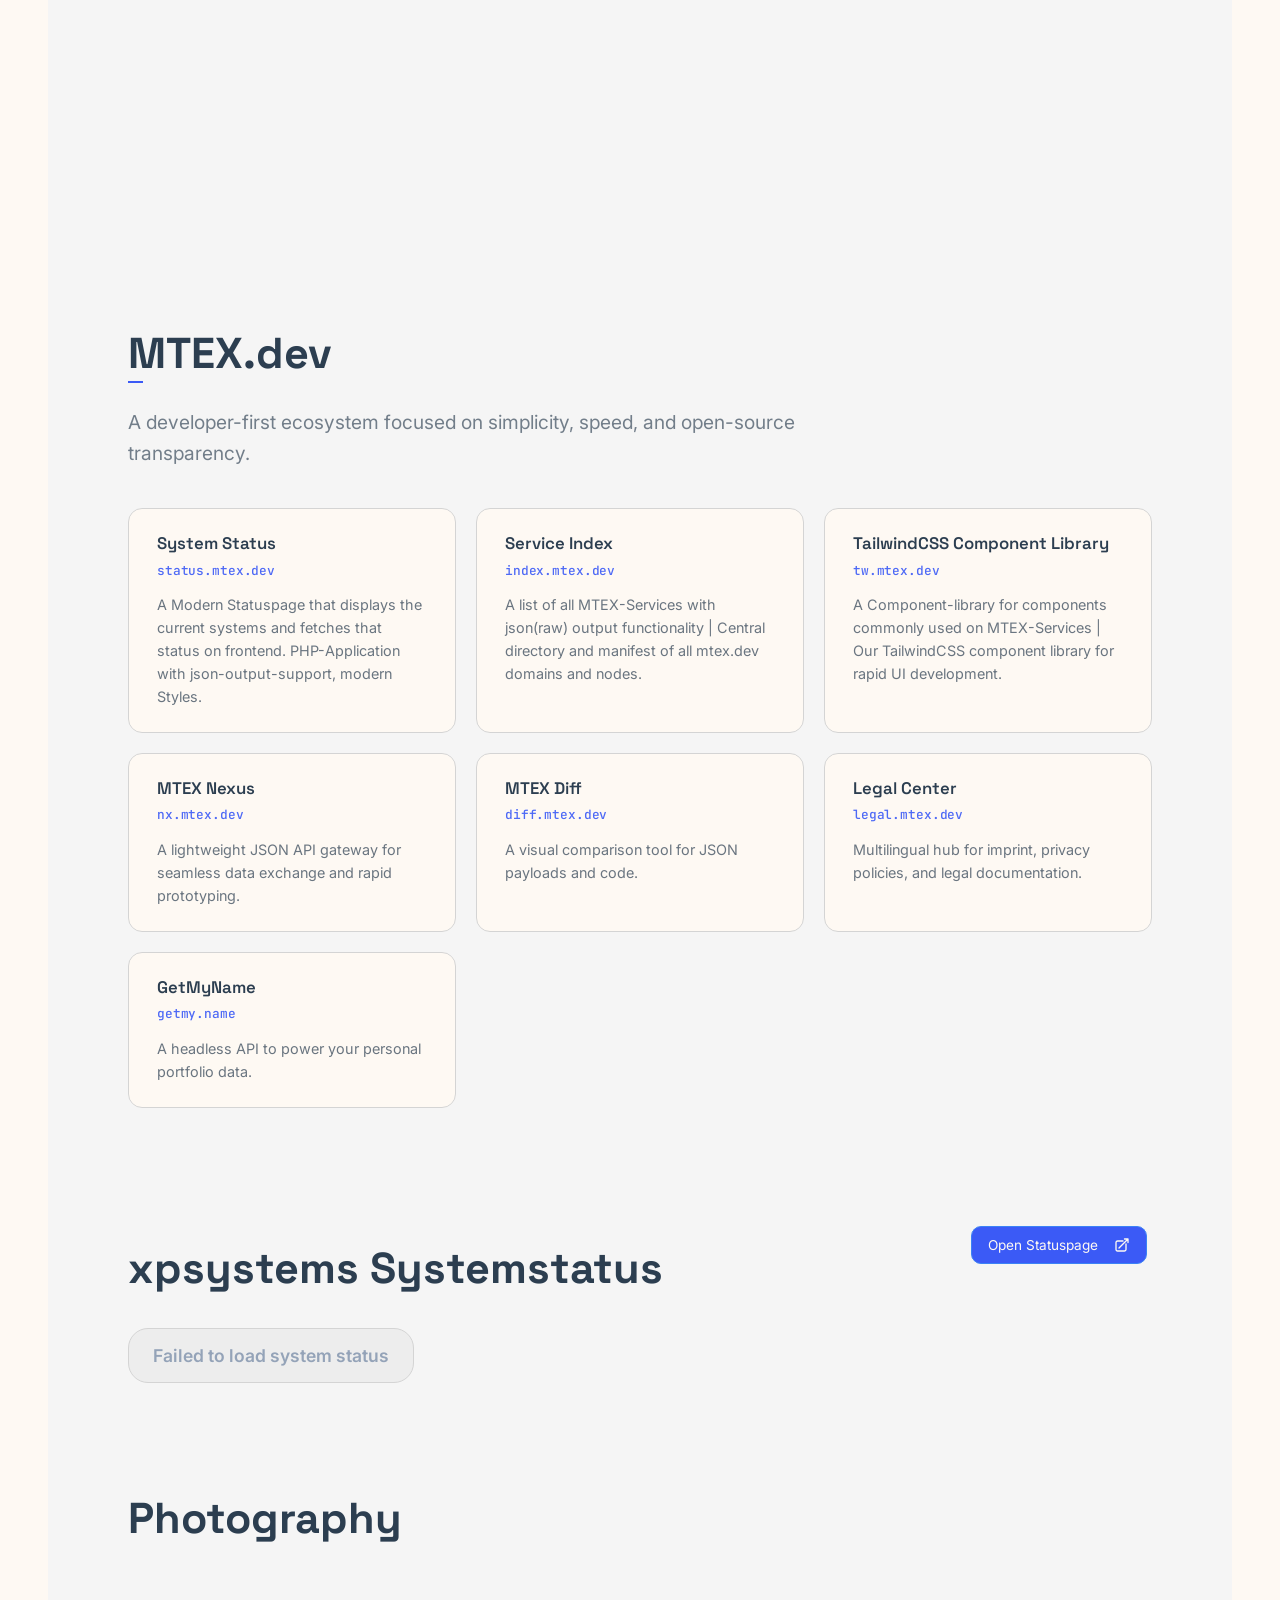
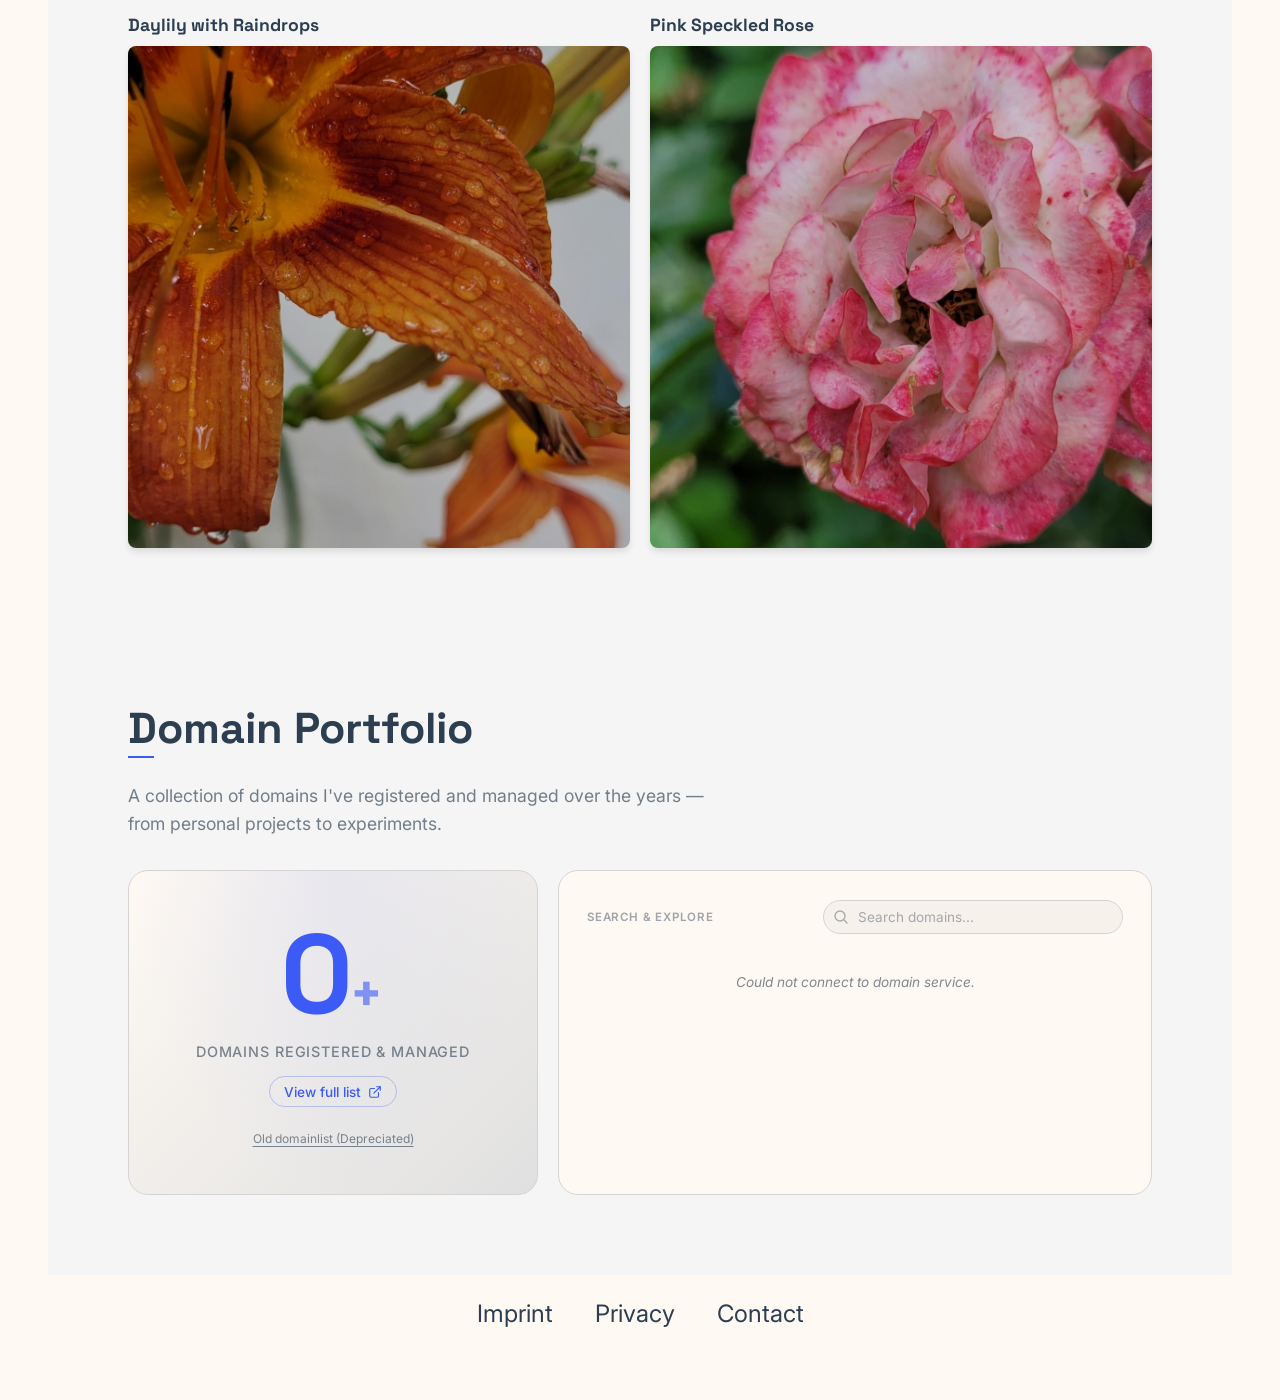
==== commit 8d6e2aec: "Resolve stickiness on .project-info ..." ====
--- a/new_index.html
+++ b/new_index.html
@@ -296,7 +296,7 @@
           <div class="projects-container">
             <!-- Project: ivoternis.de -->
             <article class="project-item" data-project="ivoternis">
-              <div class="sticky photography-item project-info">
+              <div class="project-info-sticky">
                 <div class="project-badge">Personal Project</div>
                 <h3 class="project-title">ivoternis.de</h3>
                 <div class="project-description">
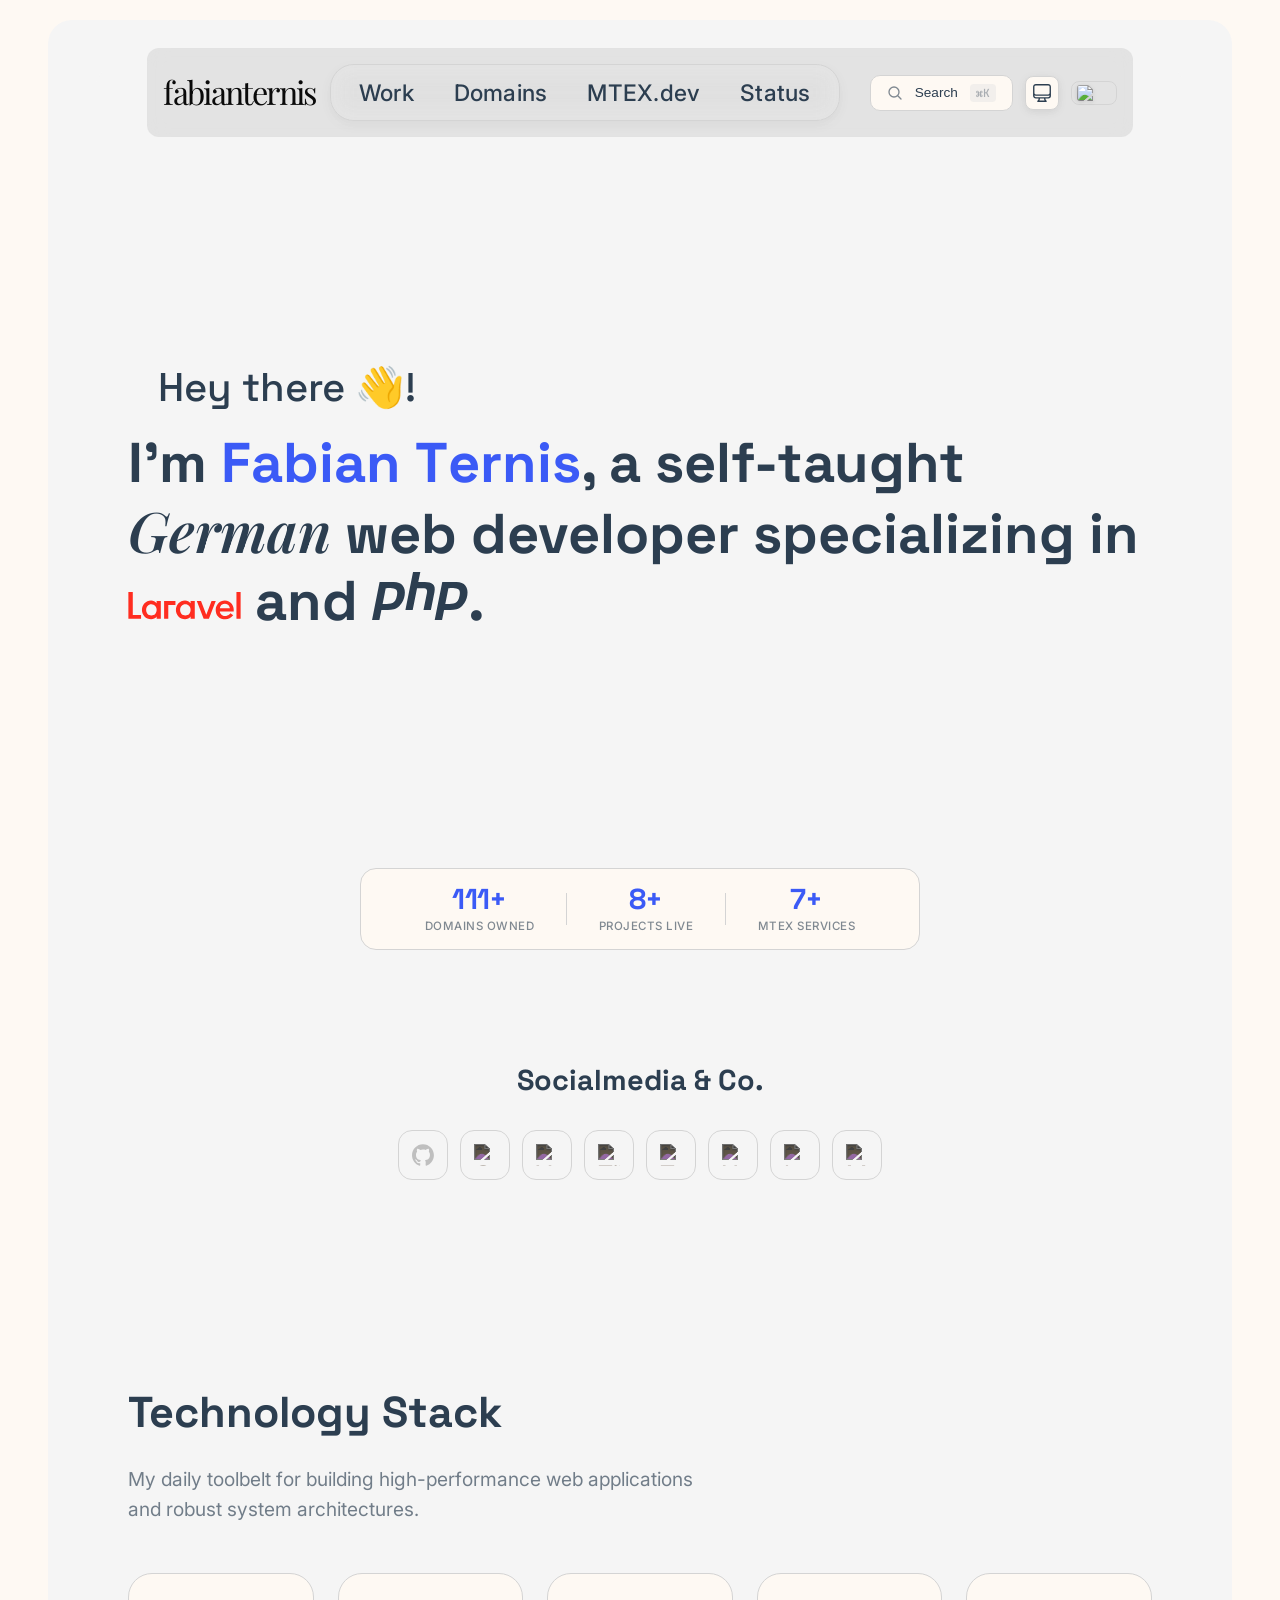
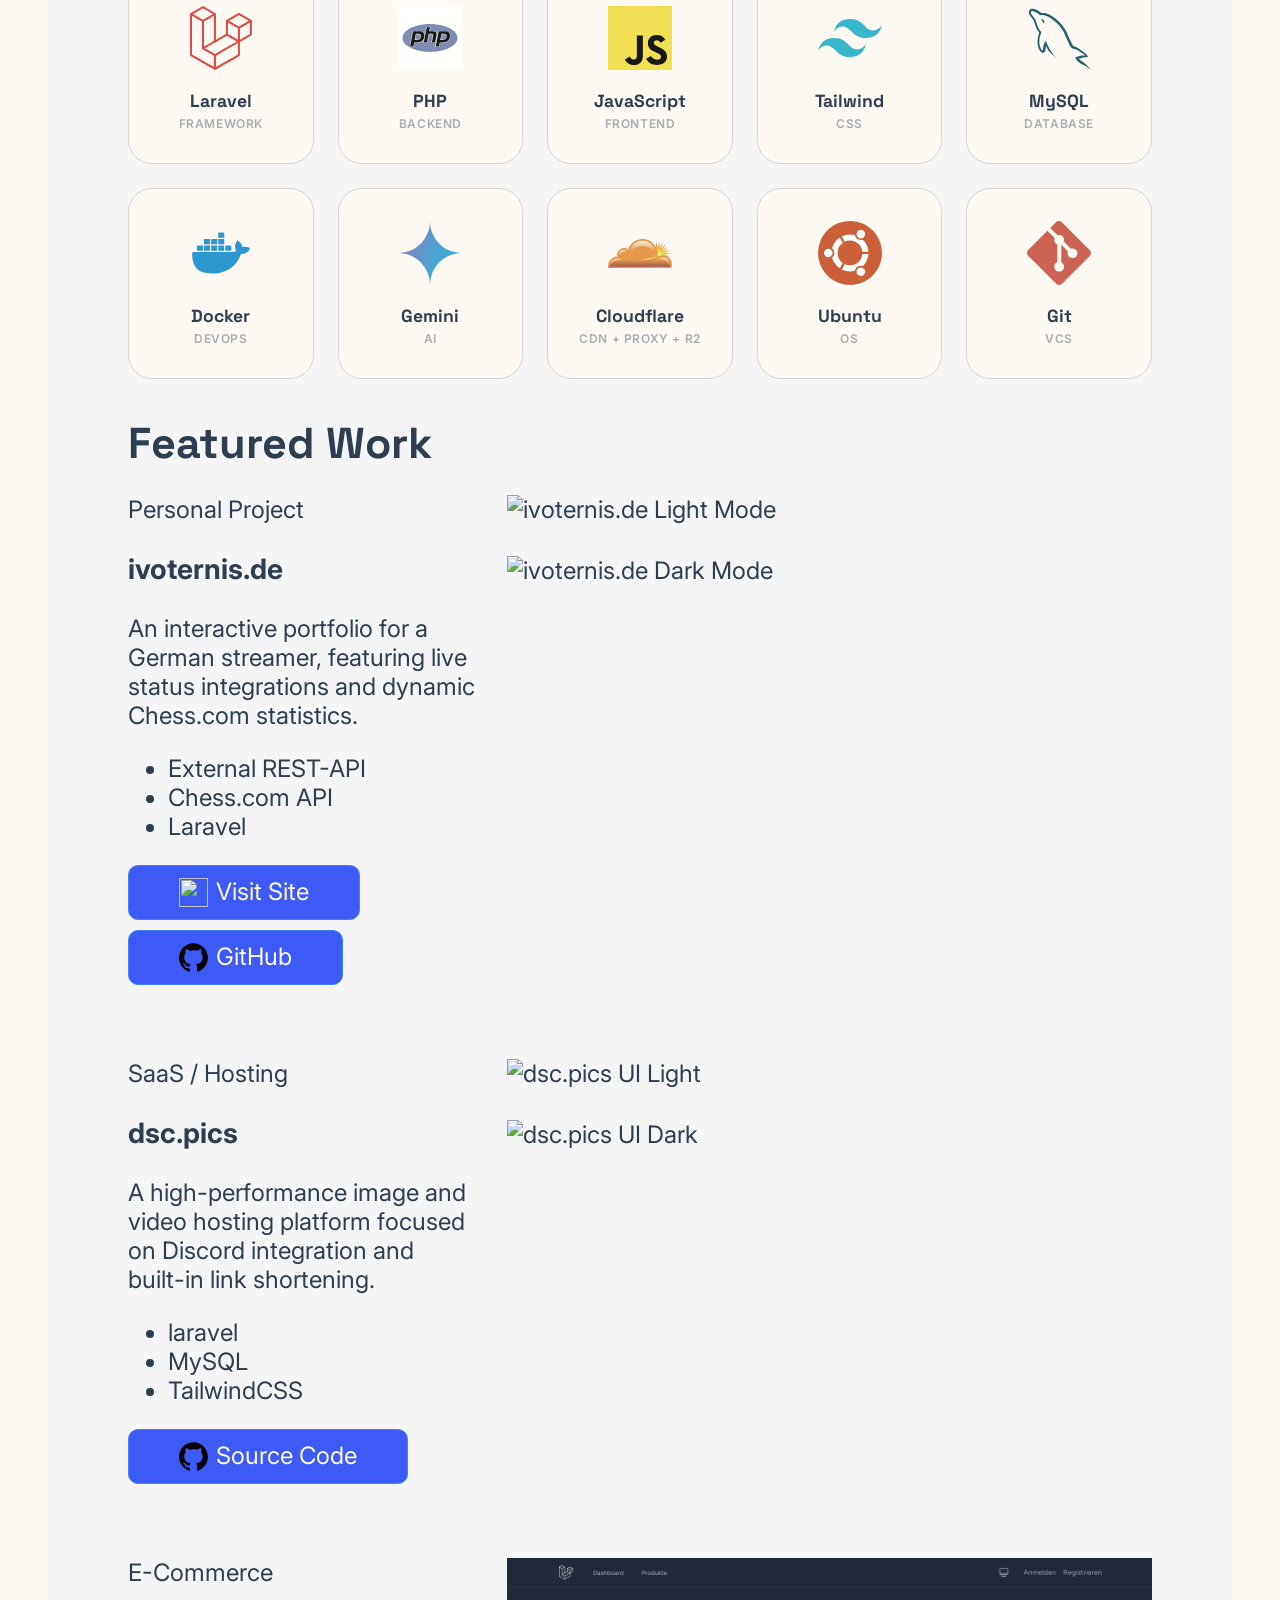
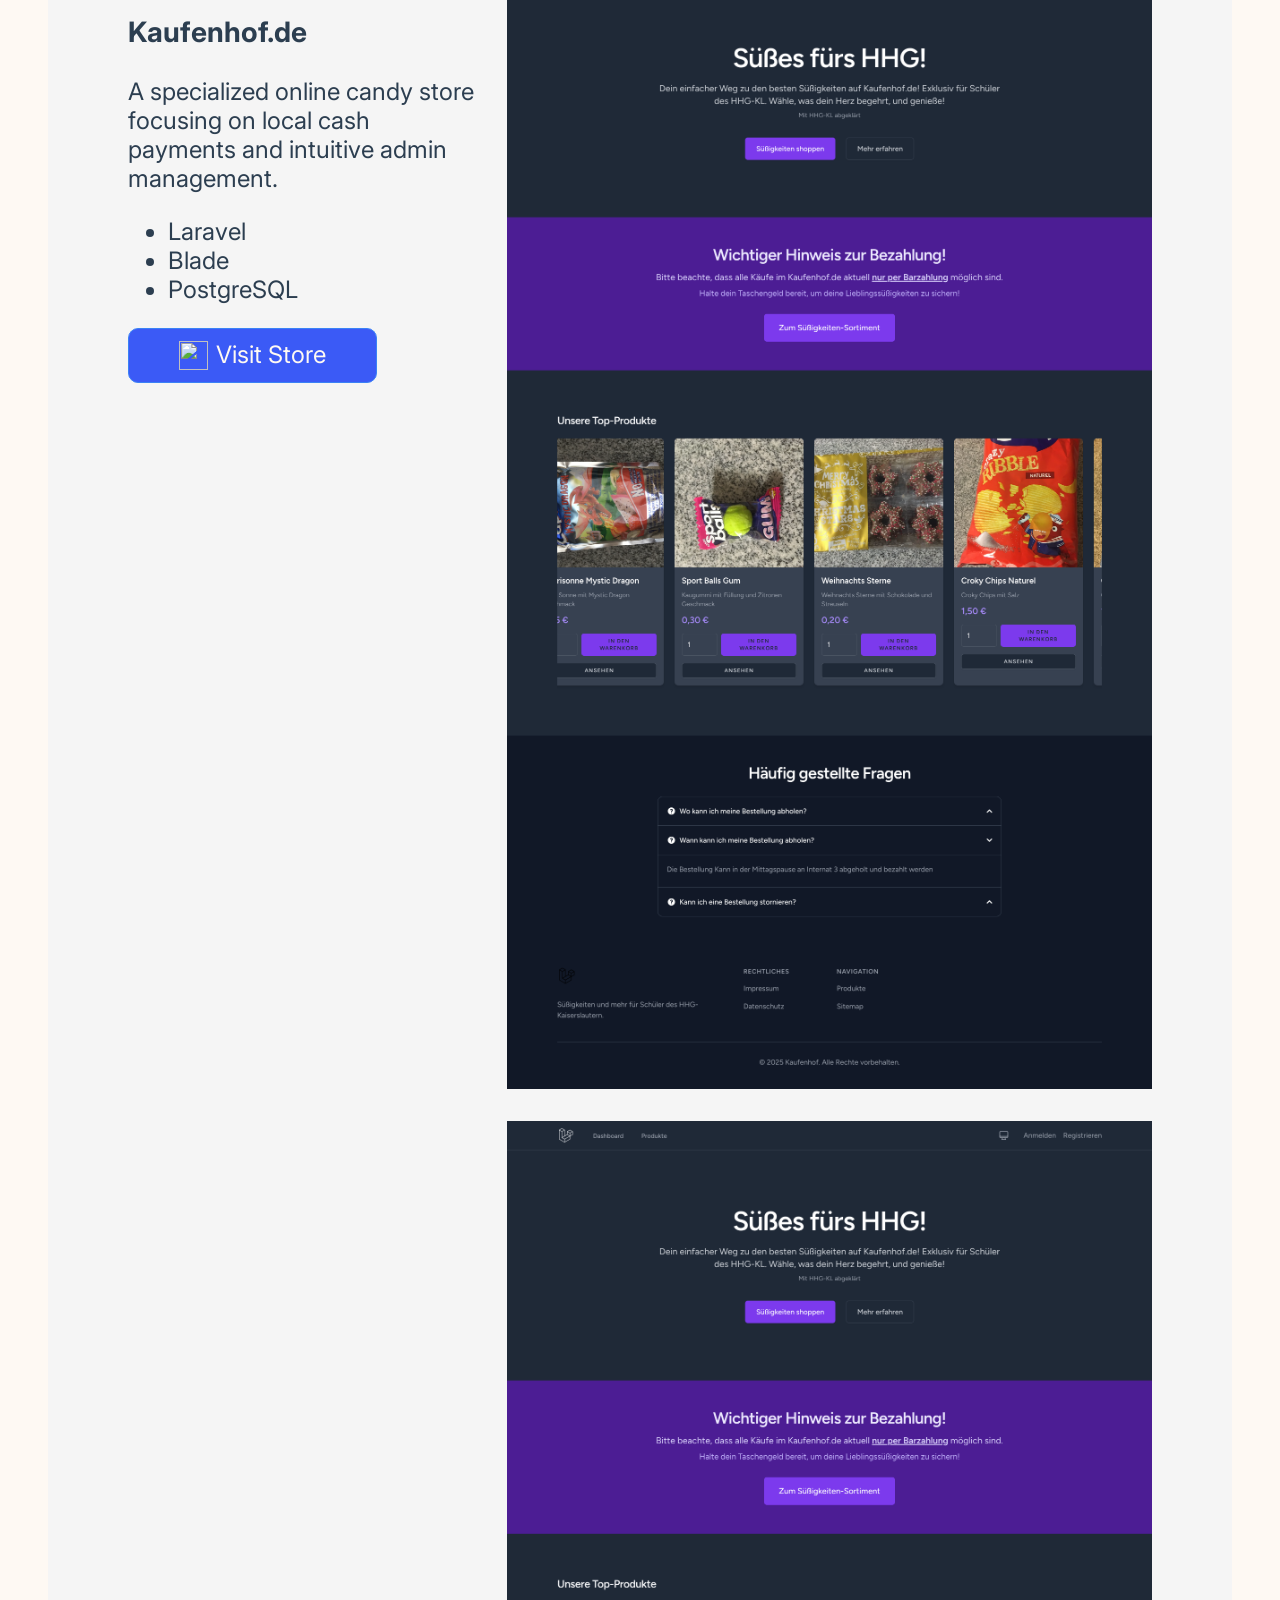
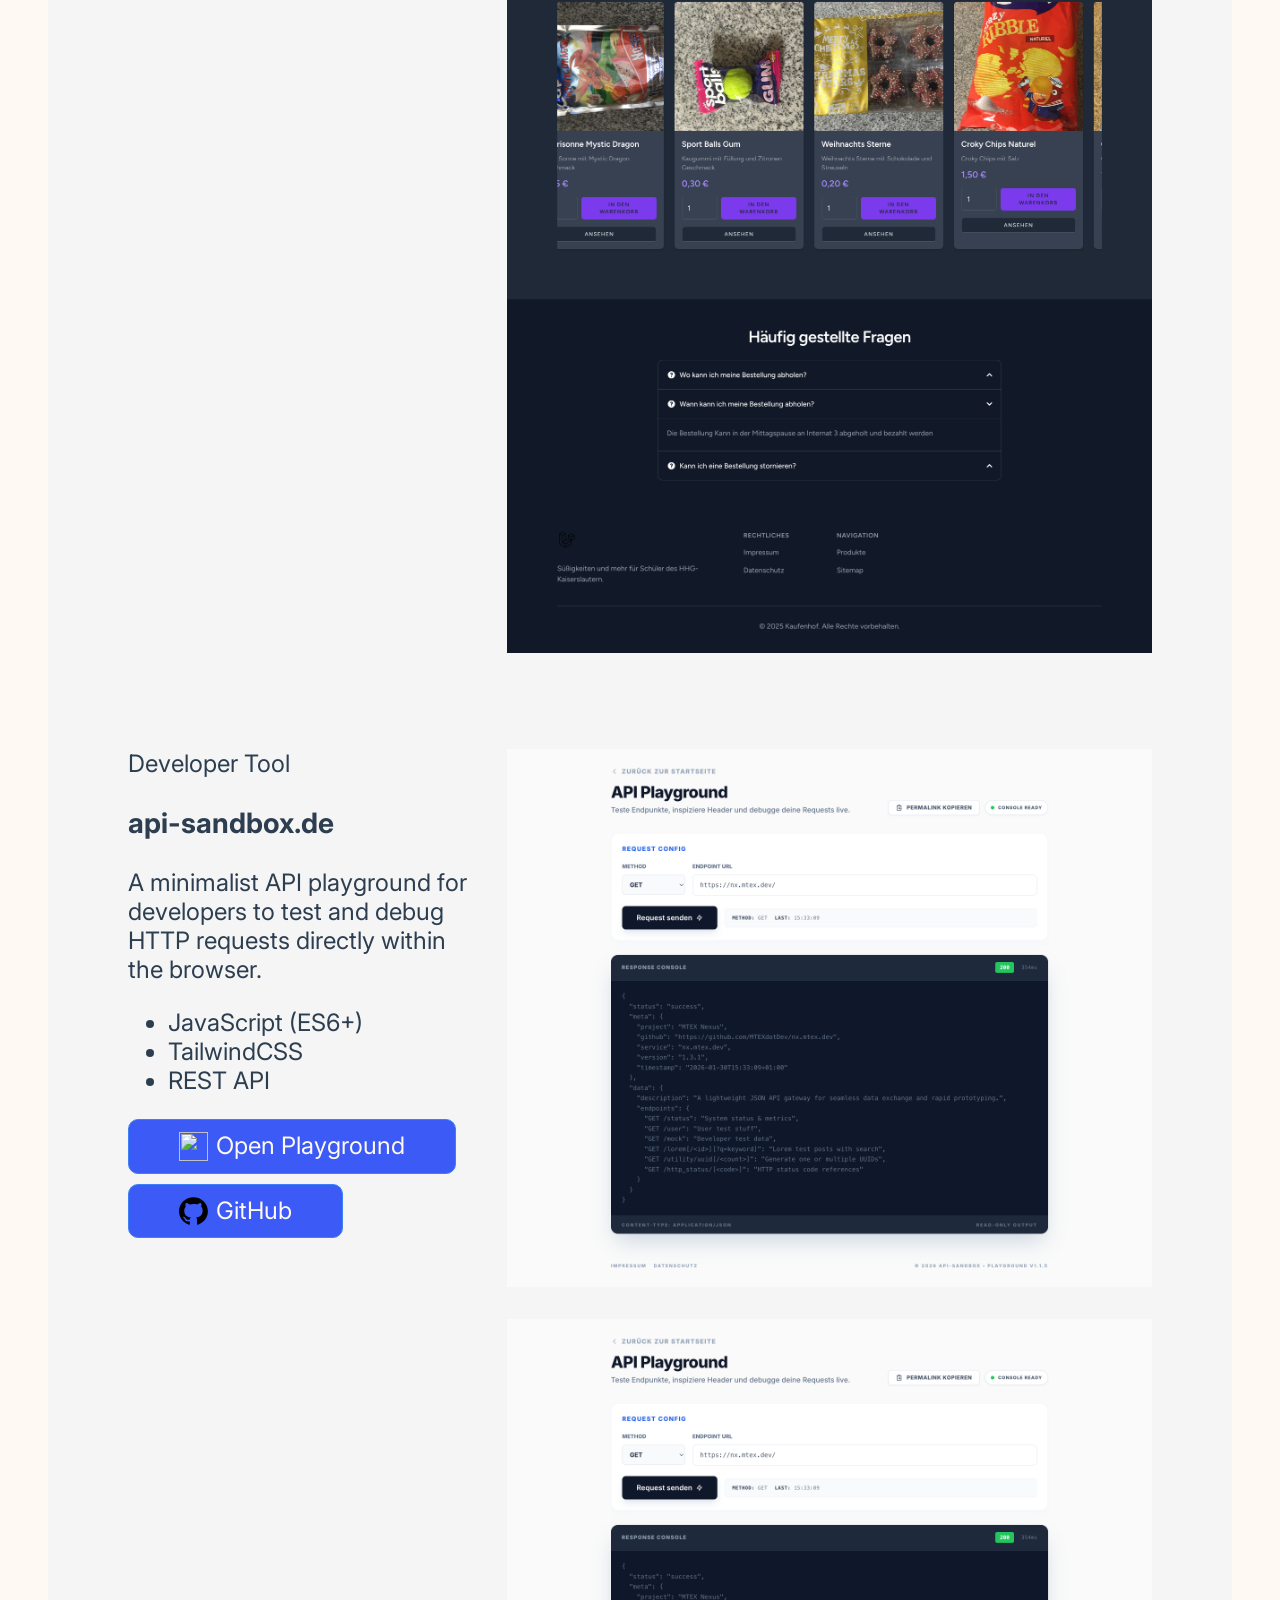
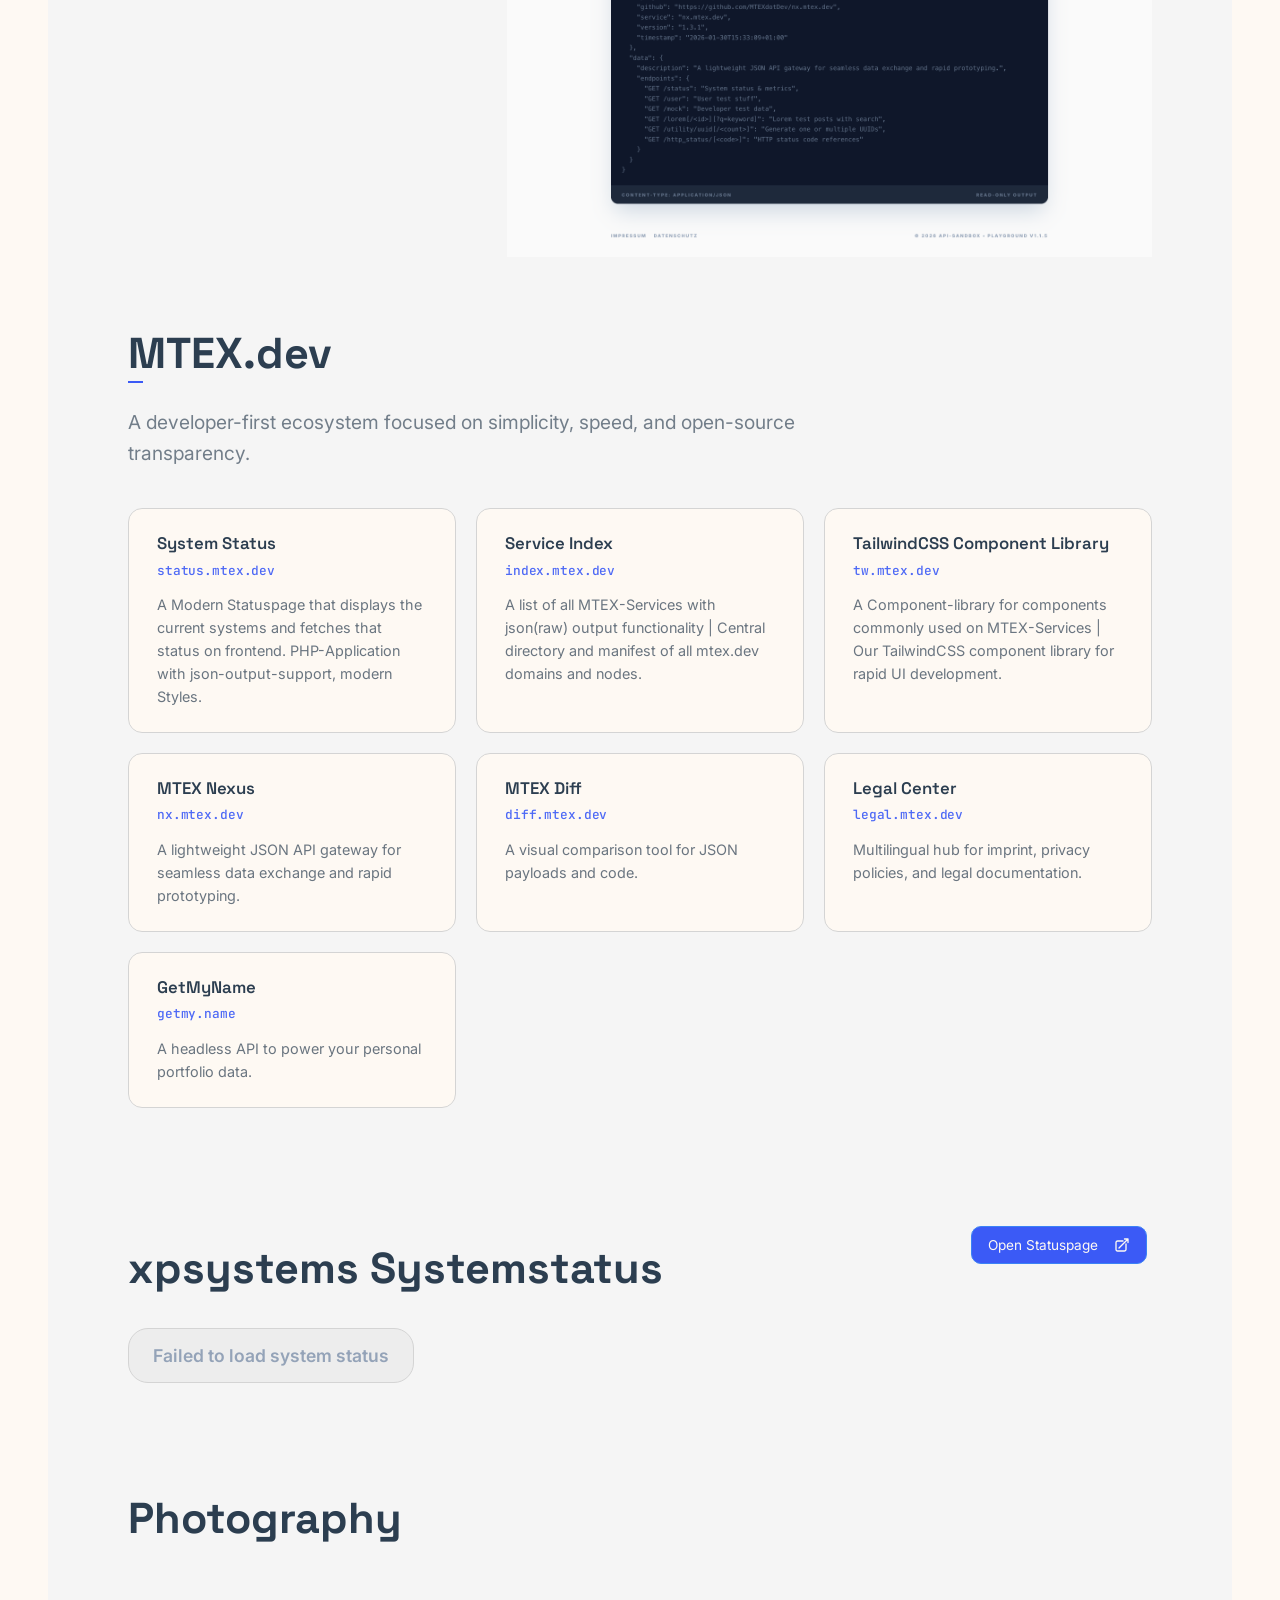
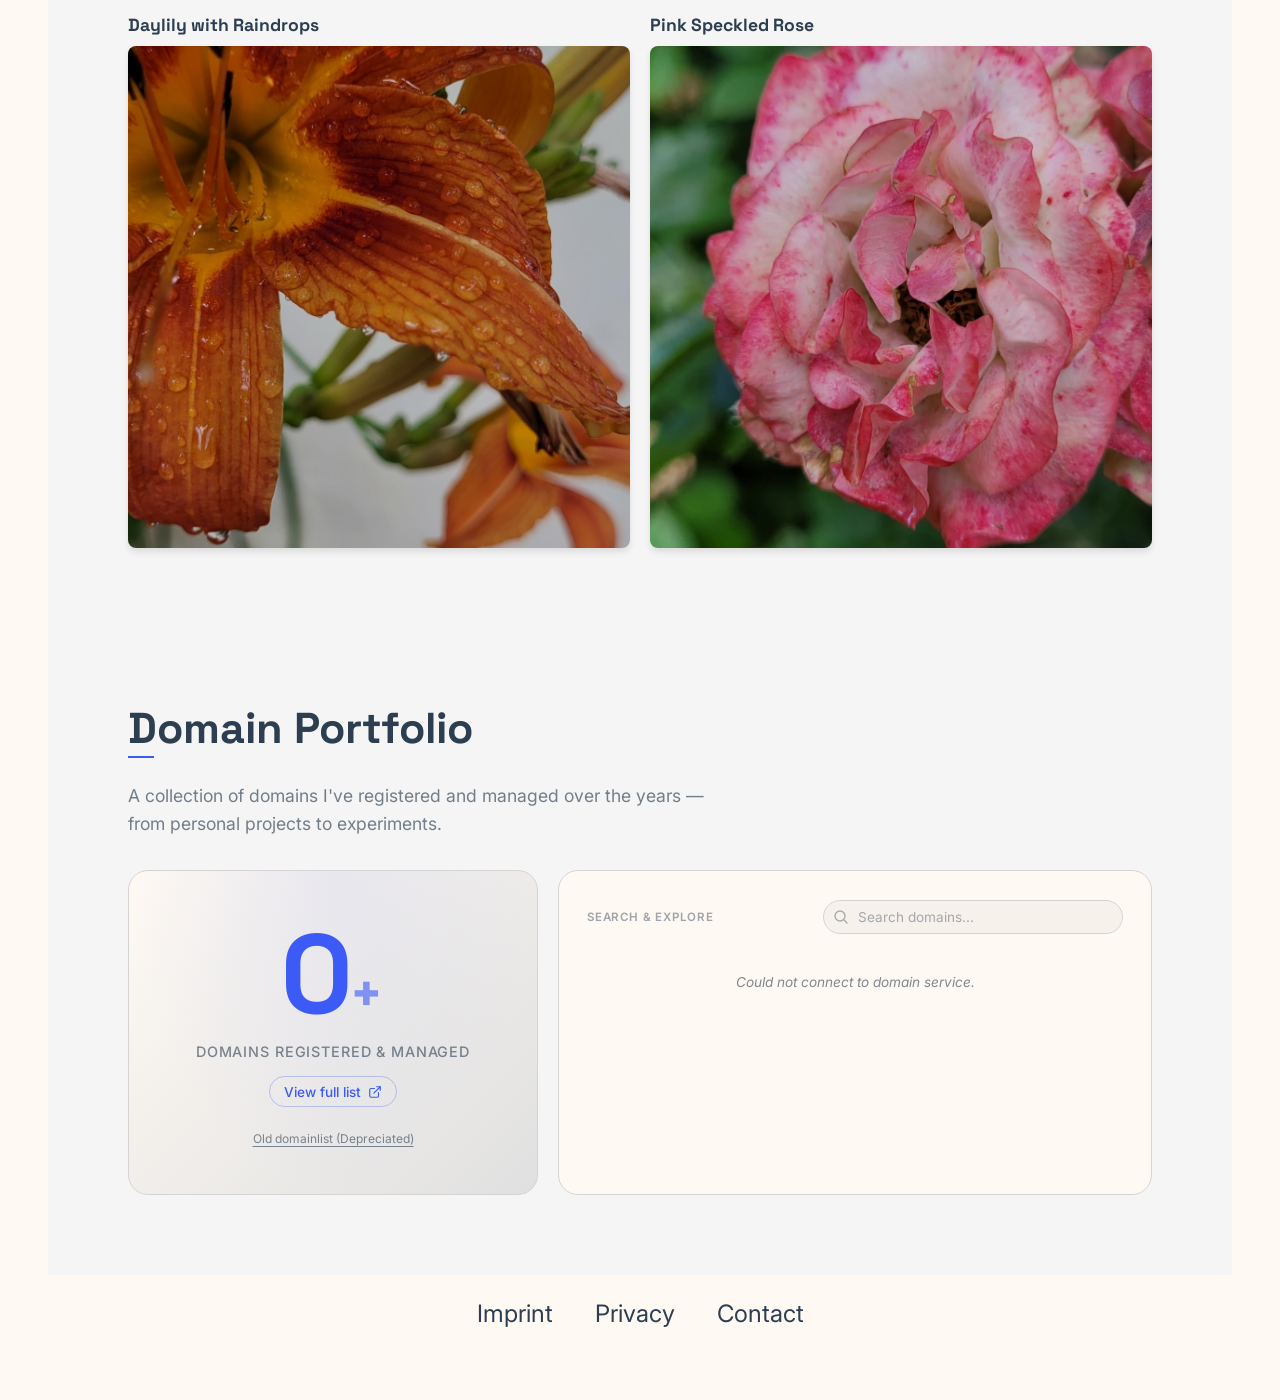
==== commit d184fd69: "fix: project item height and dynamic theme images\n\n- Removed Javascript block that manually hid da" ====
--- a/new_index.html
+++ b/new_index.html
@@ -17,11 +17,6 @@
       visibility: hidden;
     }
   </style>
-  <script>
-    document.addEventListener("DOMContentLoaded", () => {
-      document.querySelectorAll('.project-image-dark').forEach((img) => { img.classList.add('HIDDEN'); });
-    });
-  </script>
   <body class="scrolled">
     <div class="top-bg"></div>
     <nav>
